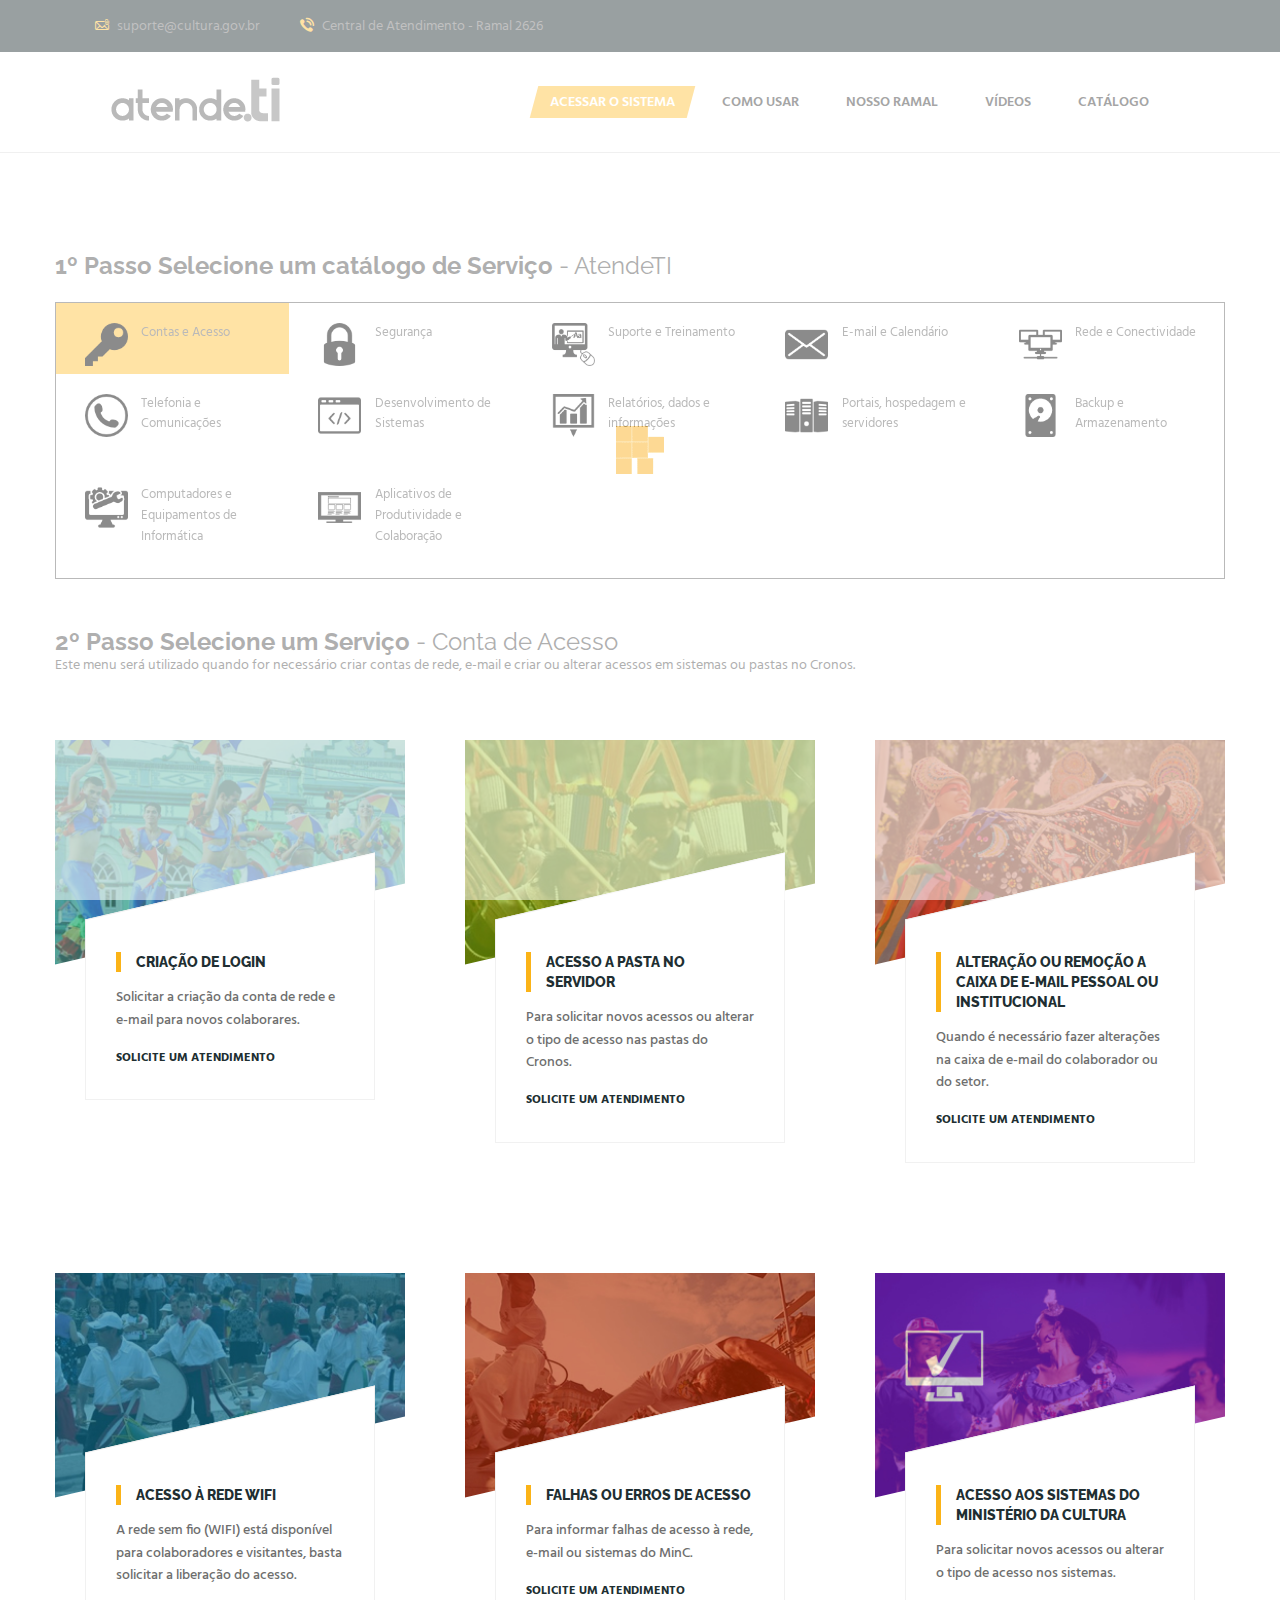
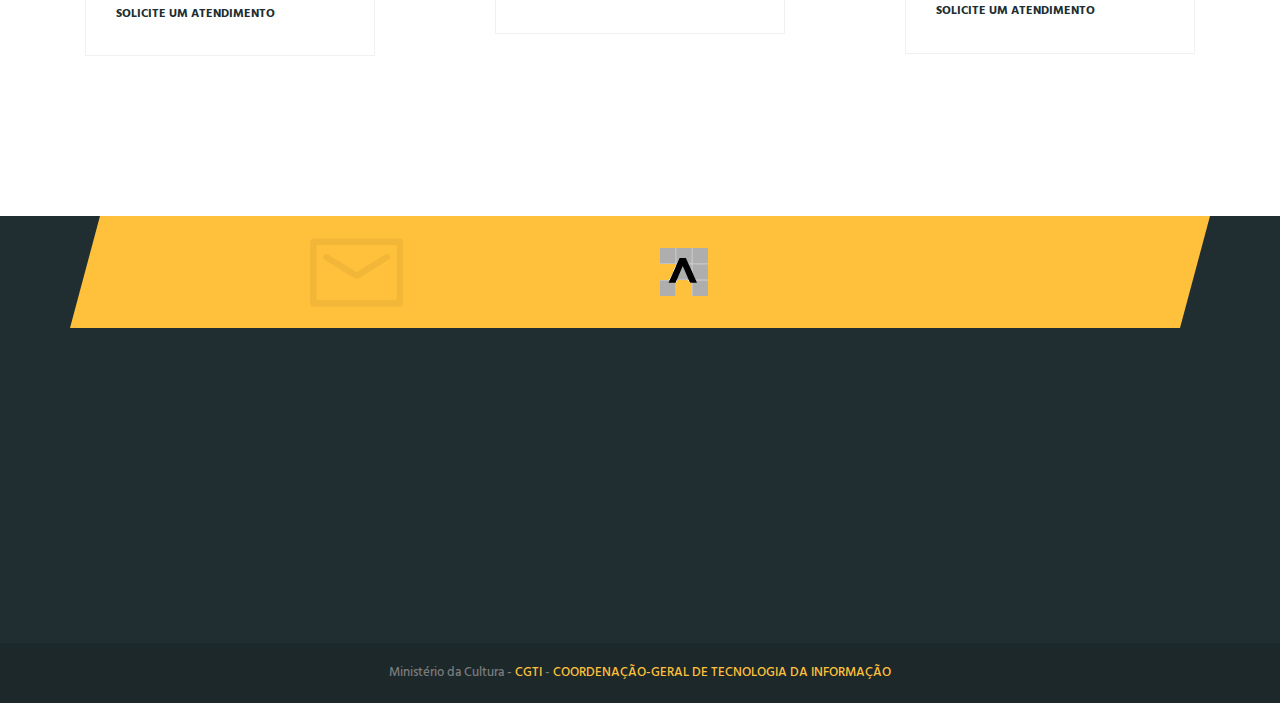
==== src/index.html @ d44ff091 "Projeto Portal AtendeTI" ====
<!DOCTYPE html>
<html>
<head>
<meta charset="utf-8">
<title>AtendeTI - Ministério da Cultura</title>
<!-- Stylesheets -->
<link href="css/bootstrap.css" rel="stylesheet">
<link href="css/owl.css" rel="stylesheet">
<link href="css/style.css" rel="stylesheet">
<!-- Responsive -->
<meta http-equiv="X-UA-Compatible" content="IE=edge">
<meta name="viewport" content="width=device-width, initial-scale=1.0, maximum-scale=1.0, user-scalable=0">
<link href="css/responsive.css" rel="stylesheet">
<!--[if lt IE 9]><script src="http://html5shim.googlecode.com/svn/trunk/html5.js"></script><![endif]-->
<!--[if lt IE 9]><script src="js/respond.js"></script><![endif]-->

</head>

<body>
<div class="page-wrapper" id="topo">
 	
    <!-- Preloader -->
    <div class="preloader"></div>
 	
    <!-- Main Header -->
    <header class="main-header style-one">
    	<!-- Header Top -->
    	<div class="header-top">
        	<div class="auto-container clearfix">
            	
                <!-- Top Left -->
                <div class="top-left pull-left clearfix">
                	<div class="email pull-left"><a href="mailto:suporte@cultura.gov.br"><span class="f-icon flaticon-email145"></span> suporte@cultura.gov.br</a></div>
                    <div class="phone pull-left"><a href="#"><span class="f-icon flaticon-phone325"></span> Central de Atendimento - Ramal  2626</a></div>
                </div>
                
                <!-- Top Right -->
                <!--<nav class="top-right pull-right">
                	<ul>
                    	<li><a href="#">TESTE</a></li>
                        <li><a href="#">TESTE</a></li>
                        <li><a href="#">TESTE</a></li>
                    </ul>
                </nav>-->
                
            </div>
        </div>
        
        <!-- Search Box -->
        <div class="search-box toggle-box">
        	<div class="auto-container clearfix">
                
                <!-- Search Form -->
                <div class="search-form">
                	<!--<form method="post" action="index.html">
                        <div class="form-group">
							<input type="search" name="search" value="" placeholder="O que deseja pesquisar?">
                            <button class="search-submit" type="submit"><span class="f-icon flaticon-magnifying-glass16"></span></button>
                        </div>
                    </form>-->
                </div>
            
            </div>
        </div>
        
        <!-- Header Lower -->
        <div class="header-lower">
        	<div class="auto-container clearfix">
                <!--Logo-->
                <div class="logo"><a href="index.html"><img src="images/logo-1.png" alt="Bulldozer" title="Bulldozer"></a></div>
                
                <!--Right Container-->
                <div class="right-cont clearfix">
                	<!--<div class="search-btn">
                    	<div class="f-icon flaticon-magnifying47"></div>
                        <span class="curve"></span>
                    </div>-->
                    
                    <!-- Main Menu -->
                   <nav class="main-menu">
                        <div class="navbar-header">
                            <!-- Toggle Button -->      
                            <button type="button" class="navbar-toggle" data-toggle="collapse" data-target=".navbar-collapse">
                                <span class="icon-bar"></span>
                                <span class="icon-bar"></span>
                                <span class="icon-bar"></span>
                            </button>
                        </div>
                        
                        <div class="navbar-collapse collapse clearfix">                                                                                              
                            <ul class="nav navbar-nav navbar-right">
                                <li class="current dropdown"><a href="http://hmg.atendeti.cultura.gov.br/otrs/customer.pl?Action=CustomerTicketOverview;Subaction=MyTickets" target="_blank">Acessar o Sistema</a>
                                <!--<ul class="submenu">
                                        <li><a href="index.html">Solicitar atendimento</a></li>
                                        <li><a href="#">Acompanhar atendimento</a></li>
                                    </ul>-->
                                    
                                </li>
                                <li class="dropdown"><a href="sobre.html#comousar">Como Usar</a>
                                    
                                </li>
                                <li class="dropdown"><a href="sobre.html#nossoramal">Nosso Ramal</a>
                                    
                                </li>
                                <!--<li><a href="catalogo.html#meuschamados">Meus Chamados</a></li>-->
                                <li><a href="sobre.html#videos">Vídeos</a>
                                	
                                </li>
                                <li><a href="index.html">Catálogo</a></li>
                                <!--<li><a href="contact-us.html">Contact Us</a></li>-->
                            </ul>
                            <div class="clearfix"></div>
        
                        </div>
                    </nav>
                    <!-- Main Menu End-->
                </div>
                
            </div>
            
        </div>
        
        
    </header>
    <!--End Main Header -->
    
    <!-- Page Banner 
    <section class="page-banner" style="background-image:url(images/background/page-banner-bg.jpg);">
    	<div class="auto-container text-center">
        	<h1>CATÁLOGO DE SERVIÇOS</h1>
            
            
        </div>
    </section>-->
    
    
    <!--Services Area Three Column-->
    <section class="services-area">
    	<div class="auto-container">
        	<h3><strong>1º Passo Selecione um catálogo de Serviço</strong> - AtendeTI </h3>
            
            <br>
            
                
           
            
            
            <!--Service Tabs Style Two / Three Column-->
            
                            
                                   
            
            <div class="service-tabs style-two three-column">
            
            	
                <!--Tab Buttons-->
                <div class="tab-btns clearfix wow fadeInUp" data-wow-delay="0ms" data-wow-duration="1000ms" >
                	<!--Active Btn-->
                	<div class="tab-btn hvr-bounce-to-left active-btn" data-id="#conta-acesso">
                    	<a href="#conta"><div class="icon"><img src="icones/key162.png" width="43" height="43"></div>
                        <p style="color:#666">Contas e Acesso</p></a>
                        
                    </div>
                    
                    <div class="tab-btn hvr-bounce-to-left"  data-id="#seguranca">
                    	<a href="#segurancas"><div class="icon"><img src="icones/lock48.png" width="43" height="43"></div>
                        <p style="color:#666">Segurança</p></a>
                        
                    </div>
                    
                     <div class="tab-btn hvr-bounce-to-left"  data-id="#suporte-treinamento">
                    	<a href="#suporte"><div class="icon"><img src="icones/teacher43.png" width="43" height="43"></div>
                        <p style="color:#666">Suporte e Treinamento</p></a>
                        
                    </div>                    
                    
                    <div class="tab-btn hvr-bounce-to-left"  data-id="#email-calendario">
                    	<a href="#email"><div class="icon"><img src="icones/email20.png" width="43" height="43"></div>
                        <p style="color:#666">E-mail e Calendário</p></a>
                       
                    </div>
                    
                    <div class="tab-btn hvr-bounce-to-left"  data-id="#rede-conectividade">
                    	<a href="#rede"><div class="icon"><img src="icones/computers13.png" width="43" height="43"></div>
                        <p style="color:#666">Rede e Conectividade</p></a>
                       
                    </div>
                    
                    
                    <div class="tab-btn hvr-bounce-to-left"  data-id="#telefonia-comunicacoes">
                    	<a href="#telefonia"><div class="icon"><img src="icones/auricular6.png" width="43" height="43"></div>
                        <p style="color:#666">Telefonia e Comunicações</p></a>
                        
                    </div>
                    
                    
                    
                    <div class="tab-btn hvr-bounce-to-left"  data-id="#desenvolvimento-sistemas">
                    	<a href="#desenvolvimento"><div class="icon"><img src="icones/commands.png" width="43" height="43"></div>
                        <p style="color:#666">Desenvolvimento de Sistemas</p></a>
                        
                    </div>
                    
                    
                    
                    <div class="tab-btn hvr-bounce-to-left"  data-id="#relatorios-dados">
                    	<a href="#relatorios"><div class="icon"><img src="icones/download105.png" width="43" height="43"></div>
                        <p style="color:#666">Relatórios, dados e informações</p></a>
                        
                    </div>
                                        
                    <div class="tab-btn hvr-bounce-to-left"  data-id="#portais-hospedagem">
                    	<a href="#portais"><div class="icon"><img src="icones/servers1.png" width="43" height="43"></div>
                        <p style="color:#666">Portais, hospedagem e servidores</p></a>
                        
                    </div>
                    
                    <div class="tab-btn hvr-bounce-to-left" data-id="#backup-armazenamento">
                    	<a href="#backup"><div class="icon"><img src="icones/hardware1.png" width="43" height="43"></div>
                        <p style="color:#666">Backup e Armazenamento</p></a>
                        
                    </div>
                    
                    <div class="tab-btn hvr-bounce-to-left" data-id="#computadores-equipamentos">
                    	<a href="#computadores"><div class="icon"><img src="icones/computerscreen14.png" width="43" height="43"></div>
                        <p style="color:#666">Computadores e Equipamentos de Informática</p></a>
                        
                    </div>
                    
                    
                    <div class="tab-btn hvr-bounce-to-left" data-id="#aplicativos-produtividade">
                    	<a href="#aplicativos"><div class="icon"><img src="icones/responsive12.png" width="43" height="43"></div>
                        <p style="color:#666">Aplicativos de Produtividade e Colaboração</p></a>
                        
                    </div>
                </div>
                
             
                <!--Tabs Content-->
                <div class="tab-content wow fadeInUp" data-wow-delay="300ms" data-wow-duration="1000ms">
                	
                    <!--Tab / Active Tab-->
                       <section id="conta"></section>
                    <div class="tab active-tab clearfix" id="conta-acesso">
                    <h3><strong id="conta">2º Passo Selecione um Serviço</strong> - Conta de Acesso</h3>
                        <p class="skill">Este menu será utilizado quando for necessário criar contas de rede, e-mail e criar ou alterar acessos em sistemas ou pastas no Cronos. </p><br>
                    	
                        <!--Posts Container-->
                        <div class="posts-container clearfix">
                        	
                            <!--Post-->
                            <article class="col-md-4 col-sm-6 col-xs-12 featured-box">
                                <div class="box-inner">
                        
                                    <a href="http://hmg.atendeti.cultura.gov.br/otrs/customer.pl?Action=CustomerTicketMessage;DynamicField_Atividade=AA" ><figure class="image">
                                        <img class="img-responsive" src="images/resource/post-image-1.jpg" alt="" />
                                        <span class="curve"></span>
                                    </figure></a>
                                    <div class="content">
                                        <div class="inner-box">
                                            <h3>Criação de login</h3>
                                            <div class="text">Solicitar a criação da conta de rede e e-mail para novos colaborares.</div>
                                           <!-- <div class="text">SLA: 31hs</div>-->
                                            <div class="link"><a href="http://hmg.atendeti.cultura.gov.br/otrs/customer.pl?Action=CustomerTicketMessage;DynamicField_Atividade=AA" class="read_more">Solicite um atendimento</a></div>
                                        </div>
                                    </div>
                                    
                                </div>
                            </article><!--Post End-->
                            
                            <!--Post-->
                            <article class="col-md-4 col-sm-6 col-xs-12 featured-box">
                                <div class="box-inner">
                        
                                    <a href="http://hmg.atendeti.cultura.gov.br/otrs/customer.pl?Action=CustomerTicketMessage;DynamicField_Atividade=AB" class="read_more"><figure class="image">
                                        <img class="img-responsive" src="images/resource/post-image-2.jpg" alt="" />
                                        <span class="curve"></span>
                                    </figure></a>
                                    <div class="content">
                                        <div class="inner-box">
                                            <h3>Acesso a pasta no servidor</h3>
                                            <div class="text">Para solicitar novos acessos ou alterar o tipo de acesso nas pastas do Cronos.</div>
                                            <div class="link"><a href="http://hmg.atendeti.cultura.gov.br/otrs/customer.pl?Action=CustomerTicketMessage;DynamicField_Atividade=AB" class="read_more">Solicite um atendimento</a></div>
                                        </div>
                                    </div>
                                    
                                </div>
                            </article><!--Post End-->
                            
                            <!--Post-->
                            <article class="col-md-4 col-sm-6 col-xs-12 featured-box">
                                <div class="box-inner">
                        
                                   <a href="http://hmg.atendeti.cultura.gov.br/otrs/customer.pl?Action=CustomerTicketMessage;DynamicField_Atividade=AC" class="read_more"> <figure class="image">
                                        <img class="img-responsive" src="images/resource/post-image-3.jpg" alt="" />
                                        <span class="curve"></span>
                                    </figure></a>
                                    <div class="content">
                                        <div class="inner-box">
                                            <h3>Alteração ou remoção a caixa de e-mail pessoal ou institucional</h3>
                                            <div class="text">Quando é necessário fazer alterações na caixa de e-mail do colaborador ou do setor.</div>
                                            <div class="link"><a href="http://hmg.atendeti.cultura.gov.br/otrs/customer.pl?Action=CustomerTicketMessage;DynamicField_Atividade=AC" class="read_more">Solicite um atendimento</a></div>
                                        </div>
                                    </div>
                                    
                                </div>
                            </article><!--Post End-->
                            
                            <!--Post-->
                            <article class="col-md-4 col-sm-6 col-xs-12 featured-box">
                                <div class="box-inner">
                        
                                    <a href="http://hmg.atendeti.cultura.gov.br/otrs/customer.pl?Action=CustomerTicketMessage;DynamicField_Atividade=AD" class="read_more"><figure class="image">
                                        <img class="img-responsive" src="images/resource/post-image-4.jpg" alt="" />
                                        <span class="curve"></span>
                                    </figure></a>
                                    <div class="content">
                                        <div class="inner-box">
                                            <h3>Acesso à rede WIFI</h3>
                                            <div class="text">A rede sem fio (WIFI) está disponível para colaboradores e visitantes, basta solicitar a liberação do acesso.</div>
                                            <div class="link"><a href="http://hmg.atendeti.cultura.gov.br/otrs/customer.pl?Action=CustomerTicketMessage;DynamicField_Atividade=AD" class="read_more">Solicite um atendimento</a></div>
                                        </div>
                                    </div>
                                    
                                </div>
                            </article><!--Post End-->
                            
                            <!--Post-->
                            <article class="col-md-4 col-sm-6 col-xs-12 featured-box">
                                <div class="box-inner">
                        
                                    <a href="http://hmg.atendeti.cultura.gov.br/otrs/customer.pl?Action=CustomerTicketMessage;DynamicField_Atividade=AE" class="read_more"><figure class="image">
                                        <img class="img-responsive" src="images/resource/post-image-5.jpg" alt="" />
                                        <span class="curve"></span>
                                    </figure></a>
                                    <div class="content">
                                        <div class="inner-box">
                                            <h3>Falhas ou erros de acesso</h3>
                                            <div class="text">Para informar falhas de acesso à rede, e-mail ou sistemas do MinC.</div>
                                            <div class="link"><a href="http://hmg.atendeti.cultura.gov.br/otrs/customer.pl?Action=CustomerTicketMessage;DynamicField_Atividade=AE" class="read_more">Solicite um atendimento</a></div>
                                        </div>
                                    </div>
                                    
                                </div>
                            </article><!--Post End-->
                            
                            <!--Post-->
                            <article class="col-md-4 col-sm-6 col-xs-12 featured-box">
                                <div class="box-inner">
                        
                                    <a href="http://hmg.atendeti.cultura.gov.br/otrs/customer.pl?Action=CustomerTicketMessage;DynamicField_Atividade=AF" class="read_more"><figure class="image">
                                        <img class="img-responsive" src="images/resource/post-image-6.jpg" alt="" />
                                        <span class="curve"></span>
                                    </figure></a>
                                    <div class="content">
                                        <div class="inner-box">
                                            <h3>Acesso aos sistemas do Ministério da Cultura</h3>
                                            <div class="text">Para solicitar novos acessos ou alterar o tipo de acesso nos sistemas.</div>
                                            <div class="link"><a href="http://hmg.atendeti.cultura.gov.br/otrs/customer.pl?Action=CustomerTicketMessage;DynamicField_Atividade=AF" class="read_more">Solicite um atendimento</a></div>
                                        </div>
                                    </div>
                                    
                                </div>
                            </article><!--Post End-->
                            
                        </div><!--Posts Container End-->
                    </div><!--Tab End-->
                    
                    <!--Tab-->
                    <section id="segurancas"></section>
                    <div class="tab clearfix" id="seguranca">
                    <h3><strong>2º Passo Selecione um Serviço</strong> - Segurança</h3>
                        <p class="skill">Esta opção está relacionada a liberação de sites e questões do antivírus corporativo, reparos e solicitações diversas. </p><br>
                    	<!--Posts Container-->
                        <div class="posts-container clearfix">
                        
                        	
                            <!--Post-->
                            <article class="col-md-4 col-sm-6 col-xs-12 featured-box">
                                <div class="box-inner">
                                                        
                                    <a href="http://hmg.atendeti.cultura.gov.br/otrs/customer.pl?Action=CustomerTicketMessage;DynamicField_Atividade=IA" class="read_more"><figure class="image">
                                        <img class="img-responsive" src="images/resource/post-image-7.jpg" alt="" />
                                        <span class="curve"></span>
                                    </figure></a>
                                    <div class="content">
                                        <div class="inner-box">
                                            <h3>Liberação de sites na Internet</h3>
                                            <div class="text">Atividade que libera sites internos para a Internet.</div>
                                            <div class="link"><a href="http://hmg.atendeti.cultura.gov.br/otrs/customer.pl?Action=CustomerTicketMessage;DynamicField_Atividade=IA" class="read_more">Solicite um atendimento</a></div>
                                        </div>
                                    </div>
                                    
                                </div>
                            </article><!--Post End-->
                            
                            <!--Post-->
                            <article class="col-md-4 col-sm-6 col-xs-12 featured-box">
                                <div class="box-inner">
                        
                                    <a href="http://hmg.atendeti.cultura.gov.br/otrs/customer.pl?Action=CustomerTicketMessage;DynamicField_Atividade=IC" class="read_more"><figure class="image">
                                        <img class="img-responsive" src="images/resource/post-image-8.jpg" alt="" />
                                        <span class="curve"></span>
                                    </figure></a>
                                    <div class="content">
                                        <div class="inner-box">
                                            <h3>Liberação de acesso externo</h3>
                                            <div class="text">Atividade que desbloqueia o acesso a sites externos.</div>
                                            <div class="link"><a href="http://hmg.atendeti.cultura.gov.br/otrs/customer.pl?Action=CustomerTicketMessage;DynamicField_Atividade=IC" class="read_more">Solicite um atendimento</a></div>
                                        </div>
                                    </div>
                                    
                                    
                                    
                                </div>
                            </article><!--Post End-->
                            
                            <!--Post-->
                            <article class="col-md-4 col-sm-6 col-xs-12 featured-box">
                                <div class="box-inner">
                        
                                    <a href="http://hmg.atendeti.cultura.gov.br/otrs/customer.pl?Action=CustomerTicketMessage;DynamicField_Atividade=IB" class="read_more"><figure class="image">
                                        <img class="img-responsive" src="images/resource/post-image-9.jpg" alt="" />
                                        <span class="curve"></span>
                                    </figure></a>
                                    <div class="content">
                                        <div class="inner-box">
                                            <h3>Bloqueio de sites ou redes sociais</h3>
                                            <div class="text">Para informar que não foi possível acesso determinados sites ou redes sociais.</div>
                                            <div class="link"><a href="http://hmg.atendeti.cultura.gov.br/otrs/customer.pl?Action=CustomerTicketMessage;DynamicField_Atividade=IB" class="read_more">Solicite um atendimento</a></div>
                                        </div>
                                    </div>
                                    
                                </div>
                            </article><!--Post End-->
                            
                            <!--Post-->
                            <article class="col-md-4 col-sm-6 col-xs-12 featured-box">
                                <div class="box-inner">
                        
                                    <a href="http://hmg.atendeti.cultura.gov.br/otrs/customer.pl?Action=CustomerTicketMessage;DynamicField_Atividade=ID" class="read_more"><figure class="image">
                                        <img class="img-responsive" src="images/resource/post-image-10.jpg" alt="" />
                                        <span class="curve"></span>
                                    </figure></a>
                                    <div class="content">
                                        <div class="inner-box">
                                            <h3>Antivírus - investigação ou remoção de possíveis infecções</h3>
                                            <div class="text">Quando há suspeitas de infecção ou ameaças nos computadores.</div>
                                            <div class="link"><a href="http://hmg.atendeti.cultura.gov.br/otrs/customer.pl?Action=CustomerTicketMessage;DynamicField_Atividade=ID" class="read_more">Solicite um atendimento</a></div>
                                        </div>
                                    </div>
                                    
                                </div>
                            </article><!--Post End-->
                            
                            <!--Post-->
                            <article class="col-md-4 col-sm-6 col-xs-12 featured-box">
                                <div class="box-inner">
                        
                                    <a href="http://hmg.atendeti.cultura.gov.br/otrs/customer.pl?Action=CustomerTicketMessage;DynamicField_Atividade=IE" class="read_more"><figure class="image">
                                        <img class="img-responsive" src="images/resource/post-image-11.jpg" alt="" />
                                        <span class="curve"></span>
                                    </figure></a>
                                    <div class="content">
                                        <div class="inner-box">
                                            <h3>Antivírus - reparo no antivírus</h3>
                                            <div class="text">Caso o antivírus apresente falhas e é necessário reparar.</div>
                                            <div class="link"><a href="http://hmg.atendeti.cultura.gov.br/otrs/customer.pl?Action=CustomerTicketMessage;DynamicField_Atividade=IE" class="read_more">Solicite um atendimento</a></div>
                                        </div>
                                    </div>
                                    
                                </div>
                            </article><!--Post End-->
                            
                           
                            
                        </div><!--Posts Container End-->
                        
                    </div><!--Tab End-->
                    
                    <!--Tab-->
                    <section id="suporte"></section>
                    <div class="tab clearfix" id="suporte-treinamento">
                    <h3><strong>2º Passo Selecione um Serviço</strong> - Suporte e Treinamento</h3>
                        <p class="skill">Tire suas dúvidas, faça questionamentos em geral ou solicite suporte para treinamentos e projetos de Tecnologia da Informação. </p><br>
                    	<!--Posts Container-->
                        <div class="posts-container clearfix">
                                                	
                            <!--Post-->
                            <article class="col-md-4 col-sm-6 col-xs-12 featured-box">
                                <div class="box-inner">
                        
                                    <a href="http://hmg.atendeti.cultura.gov.br/otrs/customer.pl?Action=CustomerTicketMessage;DynamicField_Atividade=JD" class="read_more"><figure class="image">
                                        <img class="img-responsive" src="images/resource/post-image-12.jpg" alt="" />
                                        <span class="curve"></span>
                                    </figure></a>
                                    <div class="content">
                                        <div class="inner-box">
                                            <h3>Solução de dúvidas e orientações aos usuários</h3>
                                            <div class="text">Em caso de dúvidas ou questionamentos, selecione este menu.</div>
                                            <div class="link"><a href="http://hmg.atendeti.cultura.gov.br/otrs/customer.pl?Action=CustomerTicketMessage;DynamicField_Atividade=JD" class="read_more">Solicite um atendimento</a></div>
                                        </div>
                                    </div>
                                    
                                </div>
                            </article><!--Post End-->
                            
                            <!--Post-->
                            <article class="col-md-4 col-sm-6 col-xs-12 featured-box">
                                <div class="box-inner">
                        
                                    <figure class="image">
                                        <img class="img-responsive" src="images/resource/post-image-13.jpg" alt="" />
                                        <span class="curve"></span>
                                    </figure>
                                    <div class="content">
                                        <div class="inner-box">
                                            <h3>Agendar capacitação técnica</h3>
                                            <div class="text">Para solicitar o agendamento de treinamentos e capacitações técnicas.</div>
                                            <div class="link"><a href="http://hmg.atendeti.cultura.gov.br/otrs/customer.pl?Action=CustomerTicketMessage;DynamicField_Atividade=JB" class="read_more">Solicite um atendimento</a></div>
                                        </div>
                                    </div>
                                    
                                </div>
                            </article><!--Post End-->
                            
                            <!--Post-->
                            <article class="col-md-4 col-sm-6 col-xs-12 featured-box">
                                <div class="box-inner">
                        
                                    <a href="http://hmg.atendeti.cultura.gov.br/otrs/customer.pl?Action=CustomerTicketMessage;DynamicField_Atividade=JC" class="read_more"><figure class="image">
                                        <img class="img-responsive" src="images/resource/post-image-14.jpg" alt="" />
                                        <span class="curve"></span>
                                    </figure></a>
                                    <div class="content">
                                        <div class="inner-box">
                                            <h3>Apoio à projetos de TIC</h3>
                                            <div class="text">Para solicitar apoio na execução / planejamento de projetos de Tecnologia da Informação.</div>
                                            <div class="link"><a href="http://hmg.atendeti.cultura.gov.br/otrs/customer.pl?Action=CustomerTicketMessage;DynamicField_Atividade=JC" class="read_more">Solicite um atendimento</a></div>
                                        </div>
                                    </div>
                                    
                                </div>
                            </article><!--Post End-->
                            
                            <!--Post-->
                            <article class="col-md-4 col-sm-6 col-xs-12 featured-box">
                                <div class="box-inner">
                        
                                    <a href="http://hmg.atendeti.cultura.gov.br/otrs/customer.pl?Action=CustomerTicketMessage;DynamicField_Atividade=LK" class="read_more"><figure class="image">
                                        <img class="img-responsive" src="images/resource/post-image-15.jpg" alt="" />
                                        <span class="curve"></span>
                                    </figure></a>
                                    <div class="content">
                                        <div class="inner-box">
                                            <h3>Acesso ao Redmine</h3>
                                            <div class="text">Para utilizar a ferramenta Redmine, solicite seu acesso.</div>
                                            <div class="link"><a href="http://hmg.atendeti.cultura.gov.br/otrs/customer.pl?Action=CustomerTicketMessage;DynamicField_Atividade=LK" class="read_more">Solicite um atendimento</a></div>
                                        </div>
                                    </div>
                                    
                                </div>
                            </article><!--Post End-->
                            
                           
                            
                           
                            
                        </div><!--Posts Container End-->
                        
                    </div><!--Tab End-->
                    
                    <!--Tab-->
                    <section id="email"></section>
                    <div class="tab clearfix" id="email-calendario">
                    <h3><strong>2º Passo Selecione um Serviço</strong> - E-mail e Calendário</h3>
                        <p class="skill">Configurações no e-mail para compartilhamentos de agendas e calendários, e para corrigir falhas no e-mail. </p><br>
                    	<!--Posts Container-->
                        <div class="posts-container clearfix">
                        	
                            <!--Post-->
                            <article class="col-md-4 col-sm-6 col-xs-12 featured-box">
                                <div class="box-inner">
                        
                                    <a href="http://hmg.atendeti.cultura.gov.br/otrs/customer.pl?Action=CustomerTicketMessage;DynamicField_Atividade=GA" class="read_more"><figure class="image">
                                        <img class="img-responsive" src="images/resource/post-image-16.jpg" alt="" />
                                        <span class="curve"></span>
                                    </figure></a>
                                    <div class="content">
                                        <div class="inner-box">
                                            <h3>Compartilhamento de agendas</h3>
                                            <div class="text">Para solicitar o compartilhamento de agendas.</div>
                                            <div class="link"><a href="http://hmg.atendeti.cultura.gov.br/otrs/customer.pl?Action=CustomerTicketMessage;DynamicField_Atividade=GA" class="read_more">Solicite um atendimento</a></div>
                                        </div>
                                    </div>
                                    
                                </div>
                            </article><!--Post End-->
                            
                            
                            
                           
                            
                             <!--Post-->
                            <article class="col-md-4 col-sm-6 col-xs-12 featured-box">
                                <div class="box-inner">
                        
                                    <a href="http://hmg.atendeti.cultura.gov.br/otrs/customer.pl?Action=CustomerTicketMessage;DynamicField_Atividade=GE" class="read_more"><figure class="image">
                                        <img class="img-responsive" src="images/resource/post-image-19.jpg" alt="" />
                                        <span class="curve"></span>
                                    </figure></a>
                                    <div class="content">
                                        <div class="inner-box">
                                            <h3>Falhas ou erros no envio ou recebimento de e-mail</h3>
                                            <div class="text">Para informar falhas no envio ou recebimento de e-mails.</div>
                                            <div class="link"><a href="http://hmg.atendeti.cultura.gov.br/otrs/customer.pl?Action=CustomerTicketMessage;DynamicField_Atividade=GE" class="read_more">Solicite um atendimento</a></div>
                                        </div>
                                    </div>
                                    
                                </div>
                            </article><!--Post End-->
                            
                            <!--Post-->
                            <article class="col-md-4 col-sm-6 col-xs-12 featured-box">
                                <div class="box-inner">
                        
                                    <a href="http://hmg.atendeti.cultura.gov.br/otrs/customer.pl?Action=CustomerTicketMessage;DynamicField_Atividade=GC" class="read_more"><figure class="image">
                                        <img class="img-responsive" src="images/resource/post-image-20.jpg" alt="" />
                                        <span class="curve"></span>
                                    </figure></a>
                                    <div class="content">
                                        <div class="inner-box">
                                            <h3>Criação de e-mail corporativo</h3>
                                            <div class="text">Para criar caixa de e-mail corporativa.</div>
                                            <div class="link"><a href="http://hmg.atendeti.cultura.gov.br/otrs/customer.pl?Action=CustomerTicketMessage;DynamicField_Atividade=GC" class="read_more">Solicite um atendimento</a></div>
                                        </div>
                                    </div>
                                    
                                </div>
                            </article><!--Post End-->
                            
                            
                            
                         
                            
                            <!--Post-->
                            
                            
                        </div><!--Posts Container End-->
                        
                    </div><!--Tab End-->
                    
                    <!--Tab-->
                    <section id="rede"></section>
                    <div class="tab clearfix" id="rede-conectividade">
                    <h3><strong>2º Passo Selecione um Serviço</strong> - Rede e Conectividade</h3>
                        <p class="skill">Esta opção será utilizada para solicitar serviços de rede ou informar falhas relacionadas à infraestrutura da rede corporativa. </p><br>
                    	<!--Posts Container-->
                        <div class="posts-container clearfix">
                        
                        	
                            <!--Post-->
                            <article class="col-md-4 col-sm-6 col-xs-12 featured-box">
                                <div class="box-inner">
                        
                                    <a href="http://hmg.atendeti.cultura.gov.br/otrs/customer.pl?Action=CustomerTicketMessage;DynamicField_Atividade=HA" class="read_more"><figure class="image">
                                        <img class="img-responsive" src="images/resource/post-image-21.jpg" alt="" />
                                        <span class="curve"></span>
                                    </figure></a>
                                    <div class="content">
                                        <div class="inner-box">
                                            <h3>Sustentação da infraestrutura</h3>
                                            <div class="text">Atividades relacionadas à infraestrutura de rede.</div>
                                            <div class="link"><a href="http://hmg.atendeti.cultura.gov.br/otrs/customer.pl?Action=CustomerTicketMessage;DynamicField_Atividade=HA" class="read_more">Solicite um atendimento</a></div>
                                        </div>
                                    </div>
                                    
                                </div>
                            </article><!--Post End-->
                            
                            <!--Post-->
                            <article class="col-md-4 col-sm-6 col-xs-12 featured-box">
                                <div class="box-inner">
                        
                                    <a href="http://hmg.atendeti.cultura.gov.br/otrs/customer.pl?Action=CustomerTicketMessage;DynamicField_Atividade=HB" class="read_more"><figure class="image">
                                        <img class="img-responsive" src="images/resource/post-image-22.jpg" alt="" />
                                        <span class="curve"></span>
                                    </figure></a>
                                    <div class="content">
                                        <div class="inner-box">
                                            <h3>Configuração de dispositivos e ativos de rede</h3>
                                            <div class="text">Para configurar dispositivos da rede corporativa.</div>
                                            <div class="link"><a href="http://hmg.atendeti.cultura.gov.br/otrs/customer.pl?Action=CustomerTicketMessage;DynamicField_Atividade=HB" class="read_more">Solicite um atendimento</a></div>
                                        </div>
                                    </div>
                                    
                                </div>
                            </article><!--Post End-->
                            
                            <!--Post-->
                            <article class="col-md-4 col-sm-6 col-xs-12 featured-box">
                                <div class="box-inner">
                        
                                    <a href="http://hmg.atendeti.cultura.gov.br/otrs/customer.pl?Action=CustomerTicketMessage;DynamicField_Atividade=HC" class="read_more"><figure class="image">
                                        <img class="img-responsive" src="images/resource/post-image-23.jpg" alt="" />
                                        <span class="curve"></span>
                                    </figure></a>
                                    <div class="content">
                                        <div class="inner-box">
                                            <h3>Falhas ou erros na infraestrutura</h3>
                                            <div class="text">Quando ocorrerem falhas na rede a equipe de especialistas deve ser acionada.</div>
                                            <div class="link"><a href="http://hmg.atendeti.cultura.gov.br/otrs/customer.pl?Action=CustomerTicketMessage;DynamicField_Atividade=HC" class="read_more">Solicite um atendimento</a></div>
                                        </div>
                                    </div>
                                    
                                </div>
                            </article><!--Post End-->
                            
                            
                            
                        </div><!--Posts Container End-->
                        
                    </div><!--Tab End-->
                    
                    
                    
                    
                    
                    <!--Tab-->
                    <section id="telefonia"></section>
                    <div class="tab clearfix" id="telefonia-comunicacoes">
                    <h3><strong>2º Passo Selecione um Serviço</strong> - Telefonia e Comunucações</h3>
                        <p class="skill">Atividades relacionadas à telefonia (fixa e móvel) e videoconferência, onde você pode solicitar auxilio para realizar configurações e reparos no telefone fixo, substituição de telefone móvel; e para solicitar apoio nas configurações da videoconferência. </p><br>
                    	<!--Posts Container-->
                        <div class="posts-container clearfix">
                        
                        	
                            <!--Post-->
                            <article class="col-md-4 col-sm-6 col-xs-12 featured-box">
                                <div class="box-inner">
                        
                                    <a href="http://hmg.atendeti.cultura.gov.br/otrs/customer.pl?Action=CustomerTicketMessage;DynamicField_Atividade=EA" class="read_more"><figure class="image">
                                        <img class="img-responsive" src="images/resource/post-image-24.jpg" alt="" />
                                        <span class="curve"></span>
                                    </figure></a>
                                    <div class="content">
                                        <div class="inner-box">
                                            <h3>Instalação, alteração, configuração ou remoção de telefonia fixa</h3>
                                            <div class="text">Atividades relacionadas aos aparelhos de telefone fixo devem ser feita nesta opção.</div>
                                            <div class="link"><a href="http://hmg.atendeti.cultura.gov.br/otrs/customer.pl?Action=CustomerTicketMessage;DynamicField_Atividade=EA" class="read_more">Solicite um atendimento</a></div>
                                        </div>
                                    </div>
                                    
                                </div>
                            </article><!--Post End-->
                            
                            <!--Post-->
                            <article class="col-md-4 col-sm-6 col-xs-12 featured-box">
                                <div class="box-inner">
                        
                                    <a href="http://hmg.atendeti.cultura.gov.br/otrs/customer.pl?Action=CustomerTicketMessage;DynamicField_Atividade=EB" class="read_more"><figure class="image">
                                        <img class="img-responsive" src="images/resource/post-image-25.jpg" alt="" />
                                        <span class="curve"></span>
                                    </figure></a>
                                    <div class="content">
                                        <div class="inner-box">
                                            <h3>Falhas ou erros em telefonia fixa</h3>
                                            <div class="text">A correção de falhas nos telefones fixos são nesta opção.</div>
                                            <div class="link"><a href="http://hmg.atendeti.cultura.gov.br/otrs/customer.pl?Action=CustomerTicketMessage;DynamicField_Atividade=EB" class="read_more">Solicite um atendimento</a></div>
                                        </div>
                                    </div>
                                    
                                </div>
                            </article><!--Post End-->
                            
                            <!--Post-->
                            <article class="col-md-4 col-sm-6 col-xs-12 featured-box">
                                <div class="box-inner">
                        
                                    <a href="http://hmg.atendeti.cultura.gov.br/otrs/customer.pl?Action=CustomerTicketMessage;DynamicField_Atividade=EC" class="read_more"><figure class="image">
                                        <img class="img-responsive" src="images/resource/post-image-26.jpg" alt="" />
                                        <span class="curve"></span>
                                    </figure></a>
                                    <div class="content">
                                        <div class="inner-box">
                                            <h3>Agendamento ou configuração de videoconferência</h3>
                                            <div class="text">Para agendar ou solicitar auxilio na configuração dos aparelhos da videoconferência.</div>
                                            <div class="link"><a href="http://hmg.atendeti.cultura.gov.br/otrs/customer.pl?Action=CustomerTicketMessage;DynamicField_Atividade=EC" class="read_more">Solicite um atendimento</a></div>
                                        </div>
                                    </div>
                                    
                                </div>
                            </article><!--Post End-->
                            
                            
                                                         
                             <!--Post-->
                            <article class="col-md-4 col-sm-6 col-xs-12 featured-box">
                                <div class="box-inner">
                        
                                    <a href="http://hmg.atendeti.cultura.gov.br/otrs/customer.pl?Action=CustomerTicketMessage;DynamicField_Atividade=EF" class="read_more"><figure class="image">
                                        <img class="img-responsive" src="images/resource/post-image-27.jpg" alt="" />
                                        <span class="curve"></span>
                                    </figure></a>
                                    <div class="content">
                                        <div class="inner-box">
                                            <h3>Configuração, substituição de telefonia móvel</h3>
                                            <div class="text">Para solicitar a configuração ou substituição de telefone móvel.</div>
                                            <div class="link"><a href="http://hmg.atendeti.cultura.gov.br/otrs/customer.pl?Action=CustomerTicketMessage;DynamicField_Atividade=EF" class="read_more">Solicite um atendimento</a></div>
                                        </div>
                                    </div>
                                    
                                </div>
                            </article><!--Post End-->
                            
                            
                             <!--Post-->
                            <article class="col-md-4 col-sm-6 col-xs-12 featured-box">
                                <div class="box-inner">
                        
                                    <a href="http://hmg.atendeti.cultura.gov.br/otrs/customer.pl?Action=CustomerTicketMessage;DynamicField_Atividade=ED" class="read_more"><figure class="image">
                                        <img class="img-responsive" src="images/resource/post-image-28.jpg" alt="" />
                                        <span class="curve"></span>
                                    </figure></a>
                                    <div class="content">
                                        <div class="inner-box">
                                            <h3>Solicitação de celular corporativo</h3>
                                            <div class="text">Para solicitar celular corporativo conforme as normas internas do MinC.</div>
                                            <div class="link"><a href="http://hmg.atendeti.cultura.gov.br/otrs/customer.pl?Action=CustomerTicketMessage;DynamicField_Atividade=ED" class="read_more">Solicite um atendimento</a></div>
                                        </div>
                                    </div>
                                    
                                </div>
                            </article><!--Post End-->
                            
                            
                              <!--Post-->
                            <article class="col-md-4 col-sm-6 col-xs-12 featured-box">
                                <div class="box-inner">
                        
                                    <a href="http://hmg.atendeti.cultura.gov.br/otrs/customer.pl?Action=CustomerTicketMessage;DynamicField_Atividade=EE" class="read_more"><figure class="image">
                                        <img class="img-responsive" src="images/resource/post-image-29.jpg" alt="" />
                                        <span class="curve"></span>
                                    </figure></a>
                                    <div class="content">
                                        <div class="inner-box">
                                            <h3>Problemas com a conta de telefone</h3>
                                            <div class="text">Para informar que sua conta de telefone apresentou alguma divergência.</div>
                                            <div class="link"><a href="http://hmg.atendeti.cultura.gov.br/otrs/customer.pl?Action=CustomerTicketMessage;DynamicField_Atividade=EE" class="read_more">Solicite um atendimento</a></div>
                                        </div>
                                    </div>
                                    
                                </div>
                            </article><!--Post End-->
                            
                            
                            
                        </div><!--Posts Container End-->
                        
                    </div><!--Tab End-->
                    
                    
                    
                    
                    <!--Tab-->
                    <section id="desenvolvimento"></section>
                    <div class="tab clearfix" id="desenvolvimento-sistemas">
                    <h3><strong>2º Passo Selecione um Serviço</strong> - Desenvolvimento de Sistemas</h3>
                        <p class="skill">É possível solicitar novos sistemas, adicionar ou alterar funcionalidades e corrigir falhas nos sistemas já existentes. </p><br>
                    	<!--Posts Container-->
                        <div class="posts-container clearfix">
                        
                        	
                            <!--Post-->
                            <article class="col-md-4 col-sm-6 col-xs-12 featured-box">
                                <div class="box-inner">
                        
                                    <a href="http://hmg.atendeti.cultura.gov.br/otrs/customer.pl?Action=CustomerTicketMessage;DynamicField_Atividade=FA" class="read_more"><figure class="image">
                                        <img class="img-responsive" src="images/resource/post-image-30.jpg" alt="" />
                                        <span class="curve"></span>
                                    </figure></a>
                                    <div class="content">
                                        <div class="inner-box">
                                            <h3>Desenvolvimento de sistema</h3>
                                            <div class="text">Solicitar a criação de um novo sistema.</div>
                                            <div class="link"><a href="http://hmg.atendeti.cultura.gov.br/otrs/customer.pl?Action=CustomerTicketMessage;DynamicField_Atividade=FA" class="read_more">Solicite um atendimento</a></div>
                                        </div>
                                    </div>
                                    
                                </div>
                            </article><!--Post End-->
                            
                            <!--Post-->
                            <article class="col-md-4 col-sm-6 col-xs-12 featured-box">
                                <div class="box-inner">
                        
                                    <a href="http://hmg.atendeti.cultura.gov.br/otrs/customer.pl?Action=CustomerTicketMessage;DynamicField_Atividade=FB" class="read_more"><figure class="image">
                                        <img class="img-responsive" src="images/resource/post-image-31.jpg" alt="" />
                                        <span class="curve"></span>
                                    </figure></a>
                                    <div class="content">
                                        <div class="inner-box">
                                            <h3>Adição ou alteração de novas funcionalidades</h3>
                                            <div class="text">Solicitar a adição ou alteração de funcionalidades.</div>
                                            <div class="link"><a href="http://hmg.atendeti.cultura.gov.br/otrs/customer.pl?Action=CustomerTicketMessage;DynamicField_Atividade=FB" class="read_more">Solicite um atendimento</a></div>
                                        </div>
                                    </div>
                                    
                                </div>
                            </article><!--Post End-->
                            
                            <!--Post-->
                            <article class="col-md-4 col-sm-6 col-xs-12 featured-box">
                                <div class="box-inner">
                        
                                    <a href="http://hmg.atendeti.cultura.gov.br/otrs/customer.pl?Action=CustomerTicketMessage;DynamicField_Atividade=FD" class="read_more"><figure class="image">
                                        <img class="img-responsive" src="images/resource/post-image-32.jpg" alt="" />
                                        <span class="curve"></span>
                                    </figure></a>
                                    <div class="content">
                                        <div class="inner-box">
                                            <h3>Falhas ou erros em sistemas</h3>
                                            <div class="text">Corrigir falhas em funcionalidades já existentes.</div>
                                            <div class="link"><a href="http://hmg.atendeti.cultura.gov.br/otrs/customer.pl?Action=CustomerTicketMessage;DynamicField_Atividade=FD" class="read_more">Solicite um atendimento</a></div>
                                        </div>
                                    </div>
                                    
                                </div>
                            </article><!--Post End-->
                            
                            
                                                         
                             <!--Post-->
                            <article class="col-md-4 col-sm-6 col-xs-12 featured-box">
                                <div class="box-inner">
                        
                                    <a href="http://hmg.atendeti.cultura.gov.br/otrs/customer.pl?Action=CustomerTicketMessage;DynamicField_Atividade=FC" class="read_more"><figure class="image">
                                        <img class="img-responsive" src="images/resource/post-image-33.jpg" alt="" />
                                        <span class="curve"></span>
                                    </figure></a>
                                    <div class="content">
                                        <div class="inner-box">
                                            <h3>Desenvolvimento de Blogs, Sites e Portais</h3>
                                            <div class="text">Solicitar a criação de novos blogs, sites ou portais.</div>
                                            <div class="link"><a href="http://hmg.atendeti.cultura.gov.br/otrs/customer.pl?Action=CustomerTicketMessage;DynamicField_Atividade=FC" class="read_more">Solicite um atendimento</a></div>
                                        </div>
                                    </div>
                                    
                                </div>
                            </article><!--Post End-->
                            
                            
                            
                            
                            
                            
                        </div><!--Posts Container End-->
                        
                    </div><!--Tab End-->
                    
                    
                    
                    
                    
                    <!--Tab-->
                    <section id="relatorios"></section>
                    <div class="tab clearfix" id="relatorios-dados">
                    <h3><strong>2º Passo Selecione um Serviço</strong> - Relatórios, dados e informações</h3>
                        <p class="skill">Solicitar acessos ou informações a respeito dos softwares corporativos. </p><br>
                    	<!--Posts Container-->
                        <div class="posts-container clearfix">
                        
                        	
                             <!--Post-->
                            <article class="col-md-4 col-sm-6 col-xs-12 featured-box">
                                <div class="box-inner">
                        
                                    <a href="http://hmg.atendeti.cultura.gov.br/otrs/customer.pl?Action=CustomerTicketMessage;DynamicField_Atividade=LA" class="read_more"><figure class="image">
                                        <img class="img-responsive" src="images/resource/post-image-34.jpg" alt="" />
                                        <span class="curve"></span>
                                    </figure></a>
                                    <div class="content">
                                        <div class="inner-box">
                                            <h3>Dados e informações SALIC ANTIGO </h3>
                                            <div class="text">Se você deseja a extração de dados, relatórios ou informações do SALIC ANTIGO.</div>
                                            <div class="link"><a href="http://hmg.atendeti.cultura.gov.br/otrs/customer.pl?Action=CustomerTicketMessage;DynamicField_Atividade=LA" class="read_more">Solicite um atendimento</a></div>
                                        </div>
                                    </div>
                                    
                                </div>
                            </article><!--Post End-->
                            
                            
                             <!--Post-->
                            <article class="col-md-4 col-sm-6 col-xs-12 featured-box">
                                <div class="box-inner">
                        
                                    <a href="http://hmg.atendeti.cultura.gov.br/otrs/customer.pl?Action=CustomerTicketMessage;DynamicField_Atividade=LB" class="read_more"><figure class="image">
                                        <img class="img-responsive" src="images/resource/post-image-35.jpg" alt="" />
                                        <span class="curve"></span>
                                    </figure></a>
                                    <div class="content">
                                        <div class="inner-box">
                                            <h3>Dados e informações SAD</h3>
                                            <div class="text">Se você deseja a extração de dados, relatórios ou informações do SAD.</div>
                                            <div class="link"><a href="http://hmg.atendeti.cultura.gov.br/otrs/customer.pl?Action=CustomerTicketMessage;DynamicField_Atividade=LB" class="read_more">Solicite um atendimento</a></div>
                                        </div>
                                    </div>
                                    
                                </div>
                            </article><!--Post End-->
                            
                            
                             <!--Post-->
                            <article class="col-md-4 col-sm-6 col-xs-12 featured-box">
                                <div class="box-inner">
                        
                                    <a href="http://hmg.atendeti.cultura.gov.br/otrs/customer.pl?Action=CustomerTicketMessage;DynamicField_Atividade=LC" class="read_more"><figure class="image">
                                        <img class="img-responsive" src="images/resource/post-image-36.jpg" alt="" />
                                        <span class="curve"></span>
                                    </figure></a>
                                    <div class="content">
                                        <div class="inner-box">
                                            <h3>Dados e informações IMPRENSA NACIONAL</h3>
                                            <div class="text">Se você deseja a extração de dados, relatórios ou informações do IMPRENSA NACIONAL.</div>
                                            <div class="link"><a href="http://hmg.atendeti.cultura.gov.br/otrs/customer.pl?Action=CustomerTicketMessage;DynamicField_Atividade=LC" class="read_more">Solicite um atendimento</a></div>
                                        </div>
                                    </div>
                                    
                                </div>
                            </article><!--Post End-->
                            
                            
                             <!--Post-->
                            <article class="col-md-4 col-sm-6 col-xs-12 featured-box">
                                <div class="box-inner">
                        
                                    <a href="http://hmg.atendeti.cultura.gov.br/otrs/customer.pl?Action=CustomerTicketMessage;DynamicField_Atividade=LD" class="read_more"><figure class="image">
                                        <img class="img-responsive" src="images/resource/post-image-37.jpg" alt="" />
                                        <span class="curve"></span>
                                    </figure></a>
                                    <div class="content">
                                        <div class="inner-box">
                                            <h3>Dados e informações RHSIS</h3>
                                            <div class="text">Se você deseja a extração de dados, relatórios ou informações do RHSIS.</div>
                                            <div class="link"><a href="http://hmg.atendeti.cultura.gov.br/otrs/customer.pl?Action=CustomerTicketMessage;DynamicField_Atividade=LD" class="read_more">Solicite um atendimento</a></div>
                                        </div>
                                    </div>
                                    
                                </div>
                            </article><!--Post End-->
                            
                            
                             <!--Post-->
                            <article class="col-md-4 col-sm-6 col-xs-12 featured-box">
                                <div class="box-inner">
                        
                                    <a href="http://hmg.atendeti.cultura.gov.br/otrs/customer.pl?Action=CustomerTicketMessage;DynamicField_Atividade=LE" class="read_more"><figure class="image">
                                        <img class="img-responsive" src="images/resource/post-image-38.jpg" alt="" />
                                        <span class="curve"></span>
                                    </figure></a>
                                    <div class="content">
                                        <div class="inner-box">
                                            <h3>Dados e informações SIAFI</h3>
                                            <div class="text">Se você deseja a extração de dados, relatórios ou informações do SIAFI.</div>
                                            <div class="link"><a href="http://hmg.atendeti.cultura.gov.br/otrs/customer.pl?Action=CustomerTicketMessage;DynamicField_Atividade=LE" class="read_more">Solicite um atendimento</a></div>
                                        </div>
                                    </div>
                                    
                                </div>
                            </article><!--Post End-->
                            
                            
                             <!--Post-->
                            <article class="col-md-4 col-sm-6 col-xs-12 featured-box">
                                <div class="box-inner">
                        
                                    <a href="http://hmg.atendeti.cultura.gov.br/otrs/customer.pl?Action=CustomerTicketMessage;DynamicField_Atividade=LF" class="read_more"><figure class="image">
                                        <img class="img-responsive" src="images/resource/post-image-39.jpg" alt="" />
                                        <span class="curve"></span>
                                    </figure></a>
                                    <div class="content">
                                        <div class="inner-box">
                                            <h3>Dados e informações SICONV </h3>
                                            <div class="text">Se você deseja a extração de dados, relatórios ou informações do SICONV.</div>
                                            <div class="link"><a href="http://hmg.atendeti.cultura.gov.br/otrs/customer.pl?Action=CustomerTicketMessage;DynamicField_Atividade=LF" class="read_more">Solicite um atendimento</a></div>
                                        </div>
                                    </div>
                                    
                                </div>
                            </article><!--Post End-->
                            
                            
                             <!--Post-->
                            <article class="col-md-4 col-sm-6 col-xs-12 featured-box">
                                <div class="box-inner">
                        
                                    <a href="http://hmg.atendeti.cultura.gov.br/otrs/customer.pl?Action=CustomerTicketMessage;DynamicField_Atividade=LG" class="read_more"><figure class="image">
                                        <img class="img-responsive" src="images/resource/post-image-40.jpg" alt="" />
                                        <span class="curve"></span>
                                    </figure></a>
                                    <div class="content">
                                        <div class="inner-box">
                                            <h3>Dados e informações SCDP</h3>
                                            <div class="text">Se você deseja a extração de dados, relatórios ou informações do SCDP.</div>
                                            <div class="link"><a href="http://hmg.atendeti.cultura.gov.br/otrs/customer.pl?Action=CustomerTicketMessage;DynamicField_Atividade=LG" class="read_more">Solicite um atendimento</a></div>
                                        </div>
                                    </div>
                                    
                                </div>
                            </article><!--Post End-->
                            
                            
                             <!--Post-->
                            <article class="col-md-4 col-sm-6 col-xs-12 featured-box">
                                <div class="box-inner">
                        
                                    <a href="http://hmg.atendeti.cultura.gov.br/otrs/customer.pl?Action=CustomerTicketMessage;DynamicField_Atividade=LH" class="read_more"><figure class="image">
                                        <img class="img-responsive" src="images/resource/post-image-41.jpg" alt="" />
                                        <span class="curve"></span>
                                    </figure></a>
                                    <div class="content">
                                        <div class="inner-box">
                                            <h3>Dados e informações SIDOF</h3>
                                            <div class="text">Se você deseja a extração de dados, relatórios ou informações do SIDOF.</div>
                                            <div class="link"><a href="http://hmg.atendeti.cultura.gov.br/otrs/customer.pl?Action=CustomerTicketMessage;DynamicField_Atividade=LH" class="read_more">Solicite um atendimento</a></div>
                                        </div>
                                    </div>
                                    
                                </div>
                            </article><!--Post End-->
                            
                            
                             <!--Post-->
                            <article class="col-md-4 col-sm-6 col-xs-12 featured-box">
                                <div class="box-inner">
                        
                                    <a href="http://hmg.atendeti.cultura.gov.br/otrs/customer.pl?Action=CustomerTicketMessage;DynamicField_Atividade=LJ" class="read_more"><figure class="image">
                                        <img class="img-responsive" src="images/resource/post-image-42.jpg" alt="" />
                                        <span class="curve"></span>
                                    </figure></a>
                                    <div class="content">
                                        <div class="inner-box">
                                            <h3>Acesso ou informações em outros softwares de negócio</h3>
                                            <div class="text">Se você deseja a extração de dados, relatórios ou informações de outro sistema não listado.</div>
                                            <div class="link"><a href="http://hmg.atendeti.cultura.gov.br/otrs/customer.pl?Action=CustomerTicketMessage;DynamicField_Atividade=LJ" class="read_more">Solicite um atendimento</a></div>
                                        </div>
                                    </div>
                                    
                                </div>
                            </article><!--Post End-->
                            
                            
                            
                            
                            
                         
                            
                            
                            
                        </div><!--Posts Container End-->
                        
                    </div><!--Tab End-->
                    
                    
                    
                    
                    
                    <!--Tab-->
                    <section id="portais"></section>
                    <div class="tab clearfix" id="portais-hospedagem">
                    <h3><strong>2º Passo Selecione um Serviço</strong> - Portais, hospedagem e servidores</h3>
                        <p class="skill">Criar novos Portais ou fazer alterações e reparos em Portais já existentes. </p><br>
                    	<!--Posts Container-->
                        <div class="posts-container clearfix">
                        
                        	
                             <!--Post-->
                            <article class="col-md-4 col-sm-6 col-xs-12 featured-box">
                                <div class="box-inner">
                        
                                    <a href="http://hmg.atendeti.cultura.gov.br/otrs/customer.pl?Action=CustomerTicketMessage;DynamicField_Atividade=KA" class="read_more"><figure class="image">
                                        <img class="img-responsive" src="images/resource/post-image-43.jpg" alt="" />
                                        <span class="curve"></span>
                                    </figure></a>
                                    <div class="content">
                                        <div class="inner-box">
                                            <h3>Criação, alteração ou exclusão de portais </h3>
                                            <div class="text">Caso seja necessário criar, alterar ou excluir Portais.</div>
                                            <div class="link"><a href="http://hmg.atendeti.cultura.gov.br/otrs/customer.pl?Action=CustomerTicketMessage;DynamicField_Atividade=KA" class="read_more">Solicite um atendimento</a></div>
                                        </div>
                                    </div>
                                    
                                </div>
                            </article><!--Post End-->
                            
                            
                             <!--Post-->
                            <article class="col-md-4 col-sm-6 col-xs-12 featured-box">
                                <div class="box-inner">
                        
                                    <a href="http://hmg.atendeti.cultura.gov.br/otrs/customer.pl?Action=CustomerTicketMessage;DynamicField_Atividade=KB" class="read_more"><figure class="image">
                                        <img class="img-responsive" src="images/resource/post-image-44.jpg" alt="" />
                                        <span class="curve"></span>
                                    </figure></a>
                                    <div class="content">
                                        <div class="inner-box">
                                            <h3>Sustentação dos servidores de Internet</h3>
                                            <div class="text">Atividades relacionadas ao serviços e servidores de Internet.</div>
                                            <div class="link"><a href="http://hmg.atendeti.cultura.gov.br/otrs/customer.pl?Action=CustomerTicketMessage;DynamicField_Atividade=KB" class="read_more">Solicite um atendimento</a></div>
                                        </div>
                                    </div>
                                    
                                </div>
                            </article><!--Post End-->
                            
                            
                             <!--Post-->
                            <article class="col-md-4 col-sm-6 col-xs-12 featured-box">
                                <div class="box-inner">
                        
                                    <a href="http://hmg.atendeti.cultura.gov.br/otrs/customer.pl?Action=CustomerTicketMessage;DynamicField_Atividade=KC" class="read_more"><figure class="image">
                                        <img class="img-responsive" src="images/resource/post-image-45.jpg" alt="" />
                                        <span class="curve"></span>
                                    </figure></a>
                                    <div class="content">
                                        <div class="inner-box">
                                            <h3>Hospedagem de sistemas web</h3>
                                            <div class="text">Atividades relacionadas a hospedagem de sistemas web.</div>
                                            <div class="link"><a href="http://hmg.atendeti.cultura.gov.br/otrs/customer.pl?Action=CustomerTicketMessage;DynamicField_Atividade=KC" class="read_more">Solicite um atendimento</a></div>
                                        </div>
                                    </div>
                                    
                                </div>
                            </article><!--Post End-->
                            
                            
                             <!--Post-->
                            <article class="col-md-4 col-sm-6 col-xs-12 featured-box">
                                <div class="box-inner">
                        
                                    <a href="http://hmg.atendeti.cultura.gov.br/otrs/customer.pl?Action=CustomerTicketMessage;DynamicField_Atividade=KD" class="read_more"><figure class="image">
                                        <img class="img-responsive" src="images/resource/post-image-46.jpg" alt="" />
                                        <span class="curve"></span>
                                    </figure></a>
                                    <div class="content">
                                        <div class="inner-box">
                                            <h3>Virtualização de servidores</h3>
                                            <div class="text">Atividades relacionadas a virtualização de servidores.</div>
                                            <div class="link"><a href="http://hmg.atendeti.cultura.gov.br/otrs/customer.pl?Action=CustomerTicketMessage;DynamicField_Atividade=KD" class="read_more">Solicite um atendimento</a></div>
                                        </div>
                                    </div>
                                    
                                </div>
                            </article><!--Post End-->
                            
                            
                        </div><!--Posts Container End-->
                        
                    </div><!--Tab End-->
                    
                    
                    
                    
                    <!--Tab-->
                    <section id="backup"></section>
                    <div class="tab clearfix" id="backup-armazenamento">
                    <h3><strong>2º Passo Selecione um Serviço</strong> - Backup e Armazenamento</h3>
                        <p class="skill">Quando arquivos que estão salvos na rede não são localizados, é possível solicitar a recuperação. Ou caso haja arquivos importantes que você necessite guardar em local seguro, solicite um backup. </p><br>
                    	<!--Posts Container-->
                        <div class="posts-container clearfix">
                        
                        	
                            <!--Post-->
                            <article class="col-md-4 col-sm-6 col-xs-12 featured-box">
                                <div class="box-inner">
                        
                                    <a href="http://hmg.atendeti.cultura.gov.br/otrs/customer.pl?Action=CustomerTicketMessage;DynamicField_Atividade=DA" class="read_more"><figure class="image">
                                        <img class="img-responsive" src="images/resource/post-image-47.jpg" alt="" />
                                        <span class="curve"></span>
                                    </figure></a>
                                    <div class="content">
                                        <div class="inner-box">
                                            <h3>Solicitação de backup</h3>
                                            <div class="text">Para solicitar a gravação dos arquivos do seu computador em local seguro.</div>
                                            <div class="link"><a href="http://hmg.atendeti.cultura.gov.br/otrs/customer.pl?Action=CustomerTicketMessage;DynamicField_Atividade=DA" class="read_more">Solicite um atendimento</a></div>
                                        </div>
                                    </div>
                                    
                                </div>
                            </article><!--Post End-->
                            
                            
                             <!--Post-->
                            <article class="col-md-4 col-sm-6 col-xs-12 featured-box">
                                <div class="box-inner">
                        
                                    <a href="http://hmg.atendeti.cultura.gov.br/otrs/customer.pl?Action=CustomerTicketMessage;DynamicField_Atividade=DB" class="read_more"><figure class="image">
                                        <img class="img-responsive" src="images/resource/post-image-48.jpg" alt="" />
                                        <span class="curve"></span>
                                    </figure></a>
                                    <div class="content">
                                        <div class="inner-box">
                                            <h3>Recuperação de backup</h3>
                                            <div class="text">Se algum arquivo que está salvo na rede for excluído acidentalmente, é possível solicitar a recuperação.</div>
                                            <div class="link"><a href="http://hmg.atendeti.cultura.gov.br/otrs/customer.pl?Action=CustomerTicketMessage;DynamicField_Atividade=DB" class="read_more">Solicite um atendimento</a></div>
                                        </div>
                                    </div>
                                    
                                </div>
                            </article><!--Post End-->
                           
                        </div><!--Posts Container End-->
                        
                    </div><!--Tab End-->
                    
                    
                    
                    
                    
                    
                    <!--Tab-->
                    <section id="computadores"></section>
                    <div class="tab clearfix" id="computadores-equipamentos">
                    <h3><strong>2º Passo Selecione um Serviço</strong> - Computadores e Equipamentos de Informática</h3>
                        <p class="skill">Esta opção é destina para solicitar novos equipamentos e para trocar, reparar e remanejar computador, telefone ou outro equipamento de informática.  </p><br>
                    	<!--Posts Container-->
                        <div class="posts-container clearfix">
                        
                        
                          <!--Post-->
                           <article class="col-md-4 col-sm-6 col-xs-12 featured-box">
                                <div class="box-inner">
                        
                                    <a href="http://hmg.atendeti.cultura.gov.br/otrs/customer.pl?Action=CustomerTicketMessage;DynamicField_Atividade=CD" class="read_more"><figure class="image">
                                        <img class="img-responsive" src="images/resource/post-image-50.jpg" alt="" />
                                        <span class="curve"></span>
                                    </figure></a>
                                    <div class="content">
                                        <div class="inner-box">
                                             <h3>Falhas ou erros no sistema</h3>
                                            <div class="text">Utilizado para corrigir falhas no sistema operacional do computador.</div>
                                            <div class="link"><a href="http://hmg.atendeti.cultura.gov.br/otrs/customer.pl?Action=CustomerTicketMessage;DynamicField_Atividade=CD" class="read_more">Solicite um atendimento</a></div>
                                        </div>
                                    </div>
                                    
                                </div>
                            </article><!--Post End-->
                        
                        	
                              <!--Post-->
                            <article class="col-md-4 col-sm-6 col-xs-12 featured-box">
                                <div class="box-inner">
                        
                                    <a href="http://hmg.atendeti.cultura.gov.br/otrs/customer.pl?Action=CustomerTicketMessage;DynamicField_Atividade=CE" class="read_more"><figure class="image">
                                        <img class="img-responsive" src="images/resource/post-image-53.jpg" alt="" />
                                        <span class="curve"></span>
                                    </figure></a>
                                    <div class="content">
                                        <div class="inner-box">
                                            <h3>Falhas ou erros em computadores ou equipamentos</h3>
                                            <div class="text">Para informar falha física nos equipamentos de informática.</div>
                                            <div class="link"><a href="http://hmg.atendeti.cultura.gov.br/otrs/customer.pl?Action=CustomerTicketMessage;DynamicField_Atividade=CE" class="read_more">Solicite um atendimento</a></div>
                                        </div>
                                    </div>
                                    
                                </div>
                            </article><!--Post End-->
                            
                            
                            
                              <!--Post-->
                            <article class="col-md-4 col-sm-6 col-xs-12 featured-box">
                                <div class="box-inner">
                        
                                    <a href="http://hmg.atendeti.cultura.gov.br/otrs/customer.pl?Action=CustomerTicketMessage;DynamicField_Atividade=CB" class="read_more"><figure class="image">
                                        <img class="img-responsive" src="images/resource/post-image-50.jpg" alt="" />
                                        <span class="curve"></span>
                                    </figure></a>
                                    <div class="content">
                                        <div class="inner-box">
                                             <h3>Remanejamento de telefones</h3>
                                            <div class="text">Para fazer a movimentação de aparelho telefônico dentro do mesmo setor ou entre setores do MinC.</div>
                                            <div class="link"><a href="http://hmg.atendeti.cultura.gov.br/otrs/customer.pl?Action=CustomerTicketMessage;DynamicField_Atividade=CB" class="read_more">Solicite um atendimento</a></div>
                                        </div>
                                    </div>
                                    
                                </div>
                            </article><!--Post End-->
                            
                            
                            
                            
                            
                            
                            
                              <!--Post-->
                            <article class="col-md-4 col-sm-6 col-xs-12 featured-box">
                                <div class="box-inner">
                        
                                    <a href="http://hmg.atendeti.cultura.gov.br/otrs/customer.pl?Action=CustomerTicketMessage;DynamicField_Atividade=CC" class="read_more"><figure class="image">
                                        <img class="img-responsive" src="images/resource/post-image-51.jpg" alt="" />
                                        <span class="curve"></span>
                                    </figure></a>
                                    <div class="content">
                                        <div class="inner-box">
                                            <h3>Substituição de computador ou equipamento</h3>
                                            <div class="text">Utilizado para solicitar a troca de um computador por outro.</div>
                                            <div class="link"><a href="http://hmg.atendeti.cultura.gov.br/otrs/customer.pl?Action=CustomerTicketMessage;DynamicField_Atividade=CC" class="read_more">Solicite um atendimento</a></div>
                                        </div>
                                    </div>
                                    
                                </div>
                            </article><!--Post End-->
                            
                            
                            
                            
                            
                              <!--Post-->
                            <article class="col-md-4 col-sm-6 col-xs-12 featured-box">
                                <div class="box-inner">
                        
                                    <a href="http://hmg.atendeti.cultura.gov.br/otrs/customer.pl?Action=CustomerTicketMessage;DynamicField_Atividade=CA" class="read_more"><figure class="image">
                                        <img class="img-responsive" src="images/resource/post-image-49.jpg" alt="" />
                                        <span class="curve"></span>
                                    </figure></a>
                                    <div class="content">
                                        <div class="inner-box">
                                            <h3>Remanejamento de computadores ou equipamentos</h3>
                                            <div class="text">Para fazer a movimentação de computadores (CPU, monitor, teclado e mouse) ou outros equipamentos de informática dentro do mesmo setor ou entre setores do MinC.</div>
                                            <div class="link"><a href="http://hmg.atendeti.cultura.gov.br/otrs/customer.pl?Action=CustomerTicketMessage;DynamicField_Atividade=CA" class="read_more">Solicite um atendimento</a></div>
                                        </div>
                                    </div>
                                    
                                </div>
                            </article><!--Post End-->
                            
                            
                            
                           
                            
                            
                            
                            
                            
                            
                            
                           
                        </div><!--Posts Container End-->
                        
                    </div><!--Tab End-->
                  
                    <!--Tab-->
                    <section id="aplicativos"></section>
                    <div class="tab clearfix" id="aplicativos-produtividade">
                    <h3><strong>2º Passo Selecione um Serviço</strong> - Aplicativos de Produtividade e Colaboração</h3>
                        <p class="skill">Caso você necessite instalar, atualizar ou reparar softwares que estejam instalados em seu computador.  </p><br>
                    	<!--Posts Container-->
                        <div class="posts-container clearfix">
                        
                        	
                            <!--Post-->
                            <article class="col-md-4 col-sm-6 col-xs-12 featured-box">
                                <div class="box-inner">
                        
                                    <a href="http://hmg.atendeti.cultura.gov.br/otrs/customer.pl?Action=CustomerTicketMessage;DynamicField_Atividade=BA" class="read_more"><figure class="image">
                                        <img class="img-responsive" src="images/resource/post-image-54.jpg" alt="" />
                                        <span class="curve"></span>
                                    </figure></a>
                                    <div class="content">
                                        <div class="inner-box">
                                            <h3>Instalação, atualização ou remoção de software</h3>
                                            <div class="text">Para fazer a instalação, atualização ou remoção de softwares instalados em seu computador.</div>
                                            <div class="link"><a href="http://hmg.atendeti.cultura.gov.br/otrs/customer.pl?Action=CustomerTicketMessage;DynamicField_Atividade=BA" class="read_more">Solicite um atendimento</a></div>
                                        </div>
                                    </div>
                                    
                                </div>
                            </article><!--Post End-->
                            
                            
                            <!--Post-->
                            <article class="col-md-4 col-sm-6 col-xs-12 featured-box">
                                <div class="box-inner">
                        
                                    <a href="http://hmg.atendeti.cultura.gov.br/otrs/customer.pl?Action=CustomerTicketMessage;DynamicField_Atividade=BB" class="read_more"><figure class="image">
                                        <img class="img-responsive" src="images/resource/post-image-55.jpg" alt="" />
                                        <span class="curve"></span>
                                    </figure></a>
                                    <div class="content">
                                        <div class="inner-box">
                                            <h3>Falhas ou erro em softwares</h3>
                                            <div class="text">Para informar a ocorrência de falhas em softwares instalados em seu computador.</div>
                                            <div class="link"><a href="http://hmg.atendeti.cultura.gov.br/otrs/customer.pl?Action=CustomerTicketMessage;DynamicField_Atividade=BB" class="read_more">Solicite um atendimento</a></div>
                                        </div>
                                    </div>
                                    
                                </div>
                            </article><!--Post End-->
                            
                            
                            
                        
                    </div><!--Tab End-->
                    
                </div>
                
            </div>
        </div>
    </section>
    
    
    <!--Client Logos-->
    
     <footer class="main-footer">
        <div class="auto-container">
        	
            <!--Subscribe Area-->
            <div class="subscribe-area">
            	<div class="subs-box">
                
                	<div class="row clearfix">
                        <!--<h2 class="col-md-6 col-sm-12 col-xs-12 pull-left">Pesquisar no <span>Catálogo</span></h2>-->
                        
                        <!--Form Box-->
                        <div class="form-box col-md-6 col-sm-12 col-xs-12  pull-right">
                        <div id="linkTopo">
							<a href="#topo"><img src="images/icons/topo.GIF" alt="Ir ao topo" /></a>
						</div>
                            <!--<form method="post" action="index.html">
                                <div class="form-group">
                                    <input type="email" name="email" value="" placeholder="Digite aqui o que deseja" required>
                                    <button type="submit"><span class="icon fa fa-paper-plane"></span></button>
                                </div>
                            </form>-->
                        </div>
                        
                    </div>
                </div>
            </div>
            
            <!--Footer Widget Area-->
            <div class="footer-widget-area clearfix">
            
            
            
            	<!--Footer Widget-->
                <!--<article class="footer-widget about-widget col-md-3 col-sm-6 col-xs-12 wow fadeInUp" data-wow-delay="0ms" data-wow-duration="1000ms">
                	<h3><img src="images/footer-text-logo.png" alt=""></h3>
                    <div class="widget-content">
                    	<p>O Ministério da Cultura (MinC) foi criado por Decreto presidencial, em 1985, a partir do desmembramento do Ministério da Educação e Cultura. </p>
                        <p>A partir de então começaram a ser desenvolvidas ações específicas no reconhecimento da importância da cultura para a construção da identidade nacional.</p>
                    </div>
                </article>-->
                
                <!--Footer Widget-->
                <article class="footer-widget quick-links col-md-3 col-sm-6 col-xs-12 wow fadeInUp" data-wow-delay="300ms" data-wow-duration="1000ms">
                	<h3>Menu Principais</h3>
                    <div class="widget-content">
                    	<ul>
                            <li><span class="fa fa-angle-right"></span> <a href="http://hmg.atendeti.cultura.gov.br/otrs/customer.pl?Action=CustomerTicketOverview;Subaction=MyTickets" target="_blank">Acesso ao Sistema</a></li>
                            <li><span class="fa fa-angle-right"></span> <a href="sobre.html#nossoramal">Nosso Ramal</a></li>                           
                            <li><span class="fa fa-angle-right"></span> <a href="sobre.html#videos">Vídeos</a></li>
                            <li><span class="fa fa-angle-right"></span> <a href="index.html">Catálogo</a></li>
                        </ul>
                    </div>
                </article>
                
                <!--Footer Widget-->
                <article class="footer-widget address col-md-3 col-sm-6 col-xs-12 wow fadeInUp" data-wow-delay="600ms" data-wow-duration="1000ms">
                	<h3>MinC</h3>
                    <div class="widget-content">
                    	<ul class="info">
                        	<li><span class="fa fa-map-marker"></span> &ensp; Ministério da Cultura</li>
                            <li><span class="fa fa-phone"></span> &ensp; Ramal 2626</li>
                            <li><span class="fa fa-phone"></span> &ensp; Telegram @AtendeTI</li>
                            <li><span class="fa fa-envelope"></span> &ensp; <a href="mailto:suporte@cultura.gov.br">suporte@cultura.gov.br</a></li>
                        </ul>
                        
                        <div class="social"><a class="img-circle fa fa-facebook-f" href="#"></a> <a class="img-circle fa fa-twitter" href="#"></a> <a class="img-circle fa fa-google-plus" href="#"></a> <a class="img-circle fa fa-linkedin" href="#"></a></div>
                    </div>
                </article>
                
                <!--Footer Widget-->
                
                
            </div>
        </div>
        
        <!--Footer Bottom-->
        <div class="footer-bottom">
        	<div class="auto-container text-center">Ministério da Cultura - <a href="#">CGTI</a> - <a href="#">COORDENAÇÃO-GERAL DE TECNOLOGIA DA INFORMAÇÃO</a></div>
        </div>
        
	</footer><!--Main Footer End-->	
    
</div>
<script>
$('.menu a').click(function(){       
        var vaiPara = $(this).attr('href').split('#').pop();
 
        $('html,body').stop().animate({scrollTop: $(vaiPara).offset().top}, 2000);
        return false;
});
</script>


<!--End pagewrapper-->
<script src="js/jquery.js"></script> 
<script src="js/bootstrap.min.js"></script>
<script src="js/owl.carousel.min.js"></script>
<script src="js/jquery.mixitup.min.js"></script>
<script src="js/jquery.fancybox.pack.js"></script>
<script src="js/wow.js"></script>
<script src="js/script.js"></script>


            
</body>
</html>
---- src/css/style.css ----
@import url(http://fonts.googleapis.com/css?family=Raleway:400,300,500,600,700,800);
@import url(http://fonts.googleapis.com/css?family=Hind:400,300,500,600,700);

@import url('font-awesome.css');
@import url('flaticon.css');
@import url('animate.css');
@import url('hover.css');
@import url('jquery.fancybox.css');
@import url('owl.css');

/*** 

====================================================================
	Reset
====================================================================

 ***/
* {
	margin:0px;
	padding:0px;
	border:none;
	outline:none;
}

/*** 

====================================================================
	Global Settings
====================================================================

 ***/

body {
	font-family: 'Hind', sans-serif;
	font-size:14px;
	color:#505050;
	line-height:1.6em;
	font-weight:400;
	background:#f9f9f9;
}

a{
	text-decoration:none;
	cursor:pointer;
	color:#ffc13b;	
}

a:hover,a:focus,a:visited{
	text-decoration:none;
	outline:none;
	color:#ffc13b;
}

h1,h2,h3,h4,h5,h6 {
	position:relative;
	font-family: 'Raleway', sans-serif;
	font-weight:normal;
	margin:0px;
	background:none;
}

input,button,select,textarea{
	font-family: 'Hind', sans-serif;	
}

/*::-webkit-input-placeholder { color:rgba(0,0,0,0.80);}
::-moz-placeholder { color:rgba(0,0,0,0.80) ;}
:-ms-input-placeholder { color:rgba(0,0,0,0.80) ;}
input:-moz-placeholder { color:rgba(0,0,0,0.80) ;}*/

p{
	position:relative;
	line-height:1.6em;
		
}

.strike-through{
	text-decoration:line-through;	
}

.auto-container{
	position:static;
	max-width:1200px;
	padding:0px 15px;
	margin:0 auto;
}

.page-wrapper{
	position:relative;
	margin:0 auto;
	width:100%;
	min-width:300px;
	min-height:400px;
	overflow:hidden;
	
}

ul,li{
	list-style:none;
	padding:0px;
	margin:0px;	
}

.btn-normal{
	transition:all 0.3s ease;
	-moz-transition:all 0.3s ease;
	-webkit-transition:all 0.3s ease;
	-ms-transition:all 0.3s ease;
	-o-transition:all 0.3s ease;
}

.center{
	text-align:center;	
}

.anim-3,.anim-3-all *{
	transition:all 0.3s ease;
	-moz-transition:all 0.3s ease;
	-webkit-transition:all 0.3s ease;
	-ms-transition:all 0.3s ease;
	-o-transition:all 0.3s ease;	
}

.anim-5,.anim-5-all *{
	transition:all 0.5s ease;
	-moz-transition:all 0.5s ease;
	-webkit-transition:all 0.5s ease;
	-ms-transition:all 0.5s ease;
	-o-transition:all 0.5s ease;	
}

.anim-7,.anim-7-all *{
	transition:all 0.7s ease;
	-moz-transition:all 0.7s ease;
	-webkit-transition:all 0.7s ease;
	-ms-transition:all 0.7s ease;
	-o-transition:all 0.7s ease;	
}

.theme-bg{
	background-color:#ffc13b;	
}

.theme-color{
	color:#ffc13b;	
}

.out{
	opacity:0;	
}

.in{
	opacity:1;	
}

.uppercase{
	text-transform:uppercase !important;	
}

.capitalized{
	text-transform:capitalize !important;	
}

.lowercase{
	text-transform:lowercase !important;	
}

.no-uppercase{
	text-transform:none !important;	
}

.light-btn{
	position:relative;
	display:inline-block;
	padding:10px 30px;
	line-height:26px;
	border:1px solid transparent;
	background:#ffc13b;
	margin-bottom:5px;
	color:#ffffff;
	text-transform:uppercase;
	font-family:'Hind',sans-serif;
	transition:all 0.5s ease;
	-moz-transition:all 0.5s ease;
	-webkit-transition:all 0.5s ease;
	-ms-transition:all 0.5s ease;
	-o-transition:all 0.5s ease;
}

.dark-btn{
	position:relative;
	display:inline-block;
	padding:10px 30px;
	line-height:26px;
	border:1px solid transparent;
	background:#202e31;
	margin-bottom:5px;
	color:#ffffff;
	text-transform:uppercase;
	font-family:'Hind',sans-serif;
	transition:all 0.5s ease;
	-moz-transition:all 0.5s ease;
	-webkit-transition:all 0.5s ease;
	-ms-transition:all 0.5s ease;
	-o-transition:all 0.5s ease;
}

.light-btn:hover,
.dark-btn:hover{
	background-color:#ffc13b;
	border-color:#2d2d2d;
	color:#ffffff;	
}

.primary-btn{
	position:relative;
	left:0px;
	display:inline-block;
	overflow:hidden;
	background:#ffc13b;
	color:#202e31 !important;
	padding-right:60px;
}

.primary-btn *{
	transition:all 700ms ease;
	-moz-transition:all 700ms ease;
	-webkit-transition:all 700ms ease;
	-ms-transition:all 700ms ease;
	-o-transition:all 700ms ease;	
}

.primary-btn .btn-text{
	position:relative;
	display:block;
	line-height:30px;
	padding:12px 40px 8px 25px;
	font-size:12px;
	font-weight:600;
	text-transform:uppercase;
}

.primary-btn .icon{
	position:absolute;
	right:-10px;
	top:0px;
	display:block;
	line-height:30px;
	padding:10px 30px 10px 25px;
	text-align:center;
	font-size:12px;
	color:#ffffff;
	height:100%;
	background:#202e31;
	transform:skewX(-20deg);
	-ms-transform:skewX(-20deg);
	-o-transform:skewX(-20deg);
	-moz-transform:skewX(-20deg);
	-webkit-transform:skewX(-20deg);
}

.primary-btn.light .icon{
	background:#ffffff;
	color:#202e31;	
}

.primary-btn .icon .f-icon{
	position:relative;
	display:block;
	transform:skewX(20deg);
	-ms-transform:skewX(20deg);
	-o-transform:skewX(20deg);
	-moz-transform:skewX(20deg);
	-webkit-transform:skewX(20deg);
}

.primary-btn:hover .btn-text{
	opacity:1;
	color:#ffffff;	
}

.primary-btn.hvr-bounce-to-left::before{
	background:#202e31;	
}

.we-are-best .primary-btn.hvr-bounce-to-left::before{
	background:#505050;	
}

.preloader{ position:fixed; left:0px; top:0px; width:100%; height:100%; z-index:999999; background-color:#ffffff; background-position:center center; background-repeat:no-repeat; background-image:url(../images/icons/preloader.GIF);}


/*** 

====================================================================
	Main Header style
====================================================================

***/

.main-header{
	position:relative;
	left:0px;
	top:0px;
	width:100%;
	background:#ffffff;
	border-bottom:1px solid #dddddd;
	z-index:999;
	transition:all 1s ease;
	-webkit-transition:all 1s ease;
	-ms-transition:all 1s ease;
	-o-transition:all 1s ease;
	-moz-transition:all 1s ease;
}

.main-header .header-top{
	position:relative;
	background:#202e31;
	padding:12px 0px;
}

.main-header .header-top *{
	transition:all 0.5s ease;
	-moz-transition:all 0.5s ease;
	-webkit-transition:all 0.5s ease;
	-ms-transition:all 0.5s ease;
	-o-transition:all 0.5s ease;
}

.main-header .header-top a{
	color:#777777;	
}

.main-header .header-top a:hover{
	color:#ffffff;	
}

.main-header .header-top .top-left{
	position:relative;
	line-height:26px;	
}

.main-header.style-two .header-top .top-left .phone,
.main-header.style-two .header-top .top-left .email{
	margin-right:40px;
	line-height:26px;
	font-size:13px;
	font-weight:500;
}

.main-header .header-top .top-left .phone,
.main-header .header-top .top-left .email{
	margin-right:0px;
	margin-left:40px;
}

.main-header .header-top .top-left .f-icon{
	position:relative;
	top:0px;
	font-size:14px;
	padding-right:5px;
	color:#ffc13b;
}

.main-header .header-top .top-right{
	position:relative;
	top:3px;
	font-size:12px;
	line-height:26px;
}

.main-header .header-top ul li{
	position:relative;
	display:inline-block;
	margin:0px 10px;
	color:#5a6163;
}

.main-header .header-top ul li:after{
	content:'|';
	position:absolute;
	right:-11px;
	top:-1px;
	line-height:26px;
	display:inline-block;	
}

.main-header .header-top ul li:last-child:after{
	display:none;
}

.main-header .header-top ul li a{
	position:relative;
	display:block;
	color:#777777;
	line-height:26px;
	text-transform:uppercase;
	font-weight:600;
}

.main-header .header-lower{
	position:relative;
	background:#ffffff;
	min-height:100px;
	padding:20px 0px;
}

.main-header.header-fixed .header-lower{
	position:fixed;
	left:0px;
	top:0px;
	width:100%;
	z-index:555;
	border-bottom:1px solid #505050;	
}

.main-header .header-lower .logo{
	position:relative;
	float:left;
	transition:all 500ms ease;
	-moz-transition:all 500ms ease;
	-webkit-transition:all 500ms ease;
	-ms-transition:all 500ms ease;
	-o-transition:all 500ms ease;
}

.main-header .header-lower .logo img{
	position:relative;
	display:inline-block;
	max-width:100%;
	height:auto;
	transition:all 500ms ease;
	-moz-transition:all 500ms ease;
	-webkit-transition:all 500ms ease;
	-ms-transition:all 500ms ease;
	-o-transition:all 500ms ease;
}

.main-header.style-two .header-lower .logo a{
	z-index:5;	
}

.main-header.style-two .header-lower .logo img{
	margin-top:-30px;
	z-index:5;	
}

.main-header.style-two.header-fixed .header-lower .logo img{
	margin-top:0px;
	height:60px;	
}

.main-header.style-two .header-lower .logo:before{
	content:'';
	position:absolute;
	width:1200px;
	height:152px;
	background:#ffc13b;
	left:-900px;
	bottom:-20px;
	transform:skewX(-15deg);
	-webkit-transform:skewX(-15deg);
	-ms-transform:skewX(-15deg);
	-o-transform:skewX(-15deg);
	-moz-transform:skewX(-15deg);
	z-index:1;	
}

.main-header .header-lower .right-cont{
	position:relative;
	float:right;
	padding:14px 0px;
	padding-right:60px;
}

.main-header .main-menu{
	position:relative;
	transition:all 1s ease;
	-webkit-transition:all 1s ease;
	-ms-transition:all 1s ease;
	-o-transition:all 1s ease;
	-moz-transition:all 1s ease;	
}

.main-header .main-menu .navbar-collapse{
	padding:0px;	
}

.main-header .main-menu .navbar-nav{
	margin:0px;	
}

.main-header .main-menu .navbar-nav > li{
	position:relative;
	padding:0px;
	margin-left:15px;	
}

.main-header .main-menu .navbar-nav > li > a{
	position:relative;
	display:block;
	padding:6px 16px 4px;
	font-size:14px;
	line-height:22px;
	font-weight:600;
	text-transform:uppercase;
	color:#393939;
	opacity:1;
	z-index:2;
	transition:all 500ms ease;
	-moz-transition:all 500ms ease;
	-webkit-transition:all 500ms ease;
	-ms-transition:all 500ms ease;
	-o-transition:all 500ms ease;
}

.main-header .main-menu .navbar-nav > li:after{
	content:'';
	position:absolute;
	left:0px;
	top:0px;
	width:100%;
	height:100%;
	background:#ffc13b;
	z-index:1;
	opacity:0;
	transition:all 500ms ease;
	-moz-transition:all 500ms ease;
	-webkit-transition:all 500ms ease;
	-ms-transition:all 500ms ease;
	-o-transition:all 500ms ease;
	transform:skewX(-15deg);
	-ms-transform:skewX(-15deg);
	-o-transform:skewX(-15deg);
	-moz-transform:skewX(-15deg);
	-webkit-transform:skewX(-15deg);
}

.main-header .main-menu .navbar-nav > li:hover:after,
.main-header .main-menu .navbar-nav > li.current:after,
.main-header .main-menu .navbar-nav > li.current-menu-item:after{
	opacity:1;	
}

.main-header .main-menu .navbar-nav > li > a:hover,
.main-header .main-menu .navbar-nav > li > a:active,
.main-header .main-menu .navbar-nav > li > a:focus{
	background:none;
	color:#ffffff;
	opacity:1;	
}

.main-header .main-menu .navbar-nav > li > a:visited{
	background:none;
}

.main-header .main-menu .navbar-nav > li:hover > a,
.main-header .main-menu .navbar-nav > li.current > a,
.main-header .main-menu .navbar-nav > li.current-menu-item > a,
.main-header .main-menu .navbar-nav > li > ul > li:hover > a{
	color:#ffffff;
	opacity:1;
}

.main-header .main-menu .navbar-nav > li > ul{
	position:absolute;
	left:-4px;
	top:200%;
	width:200px;
	padding:0px;
	border:1px solid rgba(255,255,255,0.50);
	border-top:none;
	z-index:100;
	background:#ffc13b;
	visibility:hidden;
	opacity:0;
	border-radius:0px 2px 2px 2px;
	-ms-border-radius:0px 2px 2px 2px;
	-webkit-border-radius:0px 2px 2px 2px;
	-moz-border-radius:0px 2px 2px 2px;
	-o-border-radius:0px 2px 2px 2px;
	transition:all 500ms ease;
	-moz-transition:all 500ms ease;
	-webkit-transition:all 500ms ease;
	-ms-transition:all 500ms ease;
	-o-transition:all 500ms ease;
}

.main-header .main-menu .navbar-nav > li:hover > ul {
	top:100%;
	opacity:1;
	visibility:visible;	
}

.main-header .main-menu .navbar-nav > li > ul > li.dropdown:before{
	font-family: 'FontAwesome';
	content:'\f0da';
	position:absolute;
	right:7px;
	top:7px;
	width:20px;
	height:20px;
	display:block;
	color:#ffffff;
	line-height:20px;
	font-size:16px;
	text-align:center;
	z-index:5;	
}

.main-header .main-menu .navbar-nav > li > ul > li{
	position:relative;
	float:none;
	width:100%;
	border-bottom:1px solid rgba(255,255,255,0.50);
}

.main-header .main-menu .navbar-nav > li > ul > li:last-child{
	border:none;	
}

.main-header .main-menu .navbar-nav > li > ul > li > a{
	position:relative;
	display:block;
	padding:5px 20px;
	font-weight:normal;
	font-size:14px;
	color:#ffffff;
	word-wrap:break-word;
	transition:all 500ms ease;
	-moz-transition:all 500ms ease;
	-webkit-transition:all 500ms ease;
	-ms-transition:all 500ms ease;
	-o-transition:all 500ms ease;
}

.main-header .main-menu .navbar-nav > li > ul > li:hover > a{
	padding-left:25px;	
}

.main-header .main-menu .navbar-nav > li > ul > li > ul{
	position:absolute;
	left:200%;
	top:0px;
	width:200px;
	padding:0px;
	border:1px solid rgba(255,255,255,0.50);
	z-index:100;
	background:#ffc13b;
	visibility:hidden;
	opacity:0;
	border-radius:0px 2px 2px 2px;
	-ms-border-radius:0px 2px 2px 2px;
	-webkit-border-radius:0px 2px 2px 2px;
	-moz-border-radius:0px 2px 2px 2px;
	-o-border-radius:0px 2px 2px 2px;
	transition:all 500ms ease;
	-moz-transition:all 500ms ease;
	-webkit-transition:all 500ms ease;
	-ms-transition:all 500ms ease;
	-o-transition:all 500ms ease;
}

.main-header .main-menu .navbar-nav > li > ul > li:hover > ul {
	left:100%;
	opacity:1;
	visibility:visible;	
}

.main-header .main-menu .navbar-nav > li > ul > li > ul > li{
	position:relative;
	float:none;
	width:100%;
	border-bottom:1px solid rgba(255,255,255,0.50);
}

.main-header .main-menu .navbar-nav > li .navbar-toggle{
	z-index:5;
	position:absolute;
	right:7px;
	top:5px;
	padding:7px 9px;	
}

.main-header .main-menu .navbar-nav > li > ul > li > ul > li:last-child{
	border:none;	
}

.main-header .main-menu .navbar-nav > li > ul > li > ul > li > a{
	position:relative;
	display:block;
	padding:5px 20px;
	font-weight:normal;
	font-size:14px;
	color:#ffffff;
	word-wrap:break-word;
	transition:all 500ms ease;
	-moz-transition:all 500ms ease;
	-webkit-transition:all 500ms ease;
	-ms-transition:all 500ms ease;
	-o-transition:all 500ms ease;
}

.main-header .main-menu .navbar-nav > li > ul > li > ul > li:hover > a{
	padding-left:25px;	
}

.main-header .search-box{
	position:relative;
	padding:15px 0px;
	background:#ffc13b;
	color:#ffffff;
	display:none;	
}

.main-header .search-box .search-title{
	position:relative;
	float:left;
}

.main-header .search-box .search-title h2{
	font-size:20px;
	font-weight:600;
	line-height:36px;	
}

.main-header .search-box .search-form{
	position:relative;
	float:right;
	max-width:300px;
	overflow:hidden;
	width:50%;	
}

.main-header .search-box .form-group{
	position:relative;
	display:block;
	padding:0px;
	margin:0px;
	width:100%;
	overflow:hidden;	
}

.main-header .search-box .form-group input[type="search"],
.main-header .search-box .form-group input[type="text"]{
	position:relative;
	display:block;
	width:100%;
	padding:6px 40px 4px 15px;
	border:2px solid #ffffff;
	color:#ffffff;
	font-weight:500;
	font-size:16px;
	line-height:22px;
	background:none;
}

.main-header .search-box .form-group .search-submit{
	position:absolute;
	right:-5px;
	top:0px;
	width:45px;
	height:38px;
	background:#ffffff;
	display:block;
	padding:5px 10px 5px 10px;
	color:#ffc13b;
	font-size:16px;
	line-height:26px;
	transform:skewX(-15deg);
	-webkit-transform:skewX(-15deg);
	-ms-transform:skewX(-15deg);
	-o-transform:skewX(-15deg);
	-moz-transform:skewX(-15deg);
}

.main-header .search-box .form-group .search-submit .f-icon{
	display:inline-block;
	transform:skewX(15deg);
	-webkit-transform:skewX(15deg);
	-ms-transform:skewX(15deg);
	-o-transform:skewX(15deg);
	-moz-transform:skewX(15deg);
}

.main-header .search-btn{
	position:absolute;
	right:0px;
	top:14px;
	width:60px;
	height:32px;
	padding-left:30px;
	cursor:pointer;
}

.main-header .search-btn .f-icon{
	position:relative;
	width:28px;
	height:32px;
	line-height:30px;
	border:2px solid #fbb317;
	border-left:none;
	color:#fbb317;
	text-align:center;
	padding-right:2px;
}

.main-header .search-btn .curve{
	position:absolute;
	left:22px;
	top:0px;
	width:30px;
	height:32px;
	border:2px solid #fbb317;
	border-right:none;
	transform:skewX(-15deg);
	-webkit-transform:skewX(-15deg);
	-ms-transform:skewX(-15deg);
	-o-transform:skewX(-15deg);
	-moz-transform:skewX(-15deg);
}

.txt-white{
	color:#ffffff;	
}


/*** 

====================================================================
	Main Slider style
====================================================================

***/

.main-slider{
	position:relative;
	z-index:5;	
}

.main-slider .tp-bannertimer{
	height:4px;
	background:rgba(255,193,59,0.75);	
}

.main-slider h2{
	position:relative;
	font-size:72px;
	font-weight:800;
	line-height:1em;
	color:#202e31;
}

.main-slider .slide-text{
	position:relative;
	font-size:16px;
	line-height:1.8em;
}


/*** 

====================================================================
	Featured Services style
====================================================================

***/

.sec-title{
	position:relative;
	margin-bottom:35px;	
}

.sec-title h2{
	position:relative;
	display:inline-block;
	color:#ffffff;
	line-height:30px;
	font-size:24px;
	padding:10px 30px 10px 15px;
	background:#202e31;
	text-transform:uppercase;
	font-weight:800;
}

.sec-title h2:after{
	content:'';
	position:absolute;
	right:-10px;
	top:0px;
	width:20px;
	height:100%;
	background:#202e31;
	transform:skewX(-15deg);
	-webkit-transform:skewX(-15deg);
	-ms-transform:skewX(-15deg);
	-o-transform:skewX(-15deg);
	-moz-transform:skewX(-15deg);
}

.sec-title h2 span{
	position:relative;
	color:#ffc13b;	
}

.sec-text{
	position:relative;
	font-size:16px;
	line-height:1.6em;
	margin-bottom:50px;	
}

.top-services{
	position:relative;
	padding:80px 0px 50px;
	background:#f9f9f9;
}

.top-services .row{
	margin-left:-30px;
	margin-right:-30px;
}

.top-services .post{
	position:relative;
	padding:0px 15px;
	margin:0 auto 50px;	
}

.top-services .post-inner{
	position:relative;
	max-width:400px;
	padding:0px 15px;
	margin:0 auto;	
}

.top-services .post *{
	transition:all 700ms ease;
	-moz-transition:all 700ms ease;
	-webkit-transition:all 700ms ease;
	-ms-transition:all 700ms ease;
	-o-transition:all 700ms ease;
}

.top-services .post .image{
	position:relative;
	overflow:hidden;
	width:100%;
	z-index:1;
}

.top-services .post .image::after{
	content:'';
	position:absolute;
	left:0px;
	top:-100%;
	width:100%;
	height:100%;
	display:block;
	background:#ffc13b;
	opacity:0.50;
	z-index:0;
	transition:all 700ms ease;
	-moz-transition:all 700ms ease;
	-webkit-transition:all 700ms ease;
	-ms-transition:all 700ms ease;
	-o-transition:all 700ms ease;
}

.top-services .post:hover .image::after{
	top:0%;	
}

.top-services .post .image img{
	position:relative;
	display:block;
	width:100%;	
}

.top-services .post .image .curve{
	position:absolute;
	right:-100px;
	top:100%;
	width:250%;
	height:150%;
	z-index:1;
	background:#fcfcfc;
	transform:rotate(-13deg);
	-webkit-transform:rotate(-13deg);
	-moz-transform:rotate(-13deg);
	-ms-transform:rotate(-13deg);
	-o-transform:rotate(-13deg);	
}

.top-services .post:hover .image .curve{
	transform:rotate(0deg);
	-webkit-transform:rotate(0deg);
	-moz-transform:rotate(0deg);
	-ms-transform:rotate(0deg);
	-o-transform:rotate(0deg);
}

.top-services .post .content{
	position:relative;
	top:0px;
	margin:-44px 30px 0px;
	z-index:2;
}

.top-services .post:hover .content{
	top:46px;	
}

.top-services .post .content:before{
	position:absolute;
    right: 0px;
    top: -36px;
	background:#ffffff;
    content: "";
    height: 96%;
    width: 100%;
	border:1px solid #f1f1f1;
	z-index:0;
    position: absolute;
    transform: skewY(-13deg);
	-webkit-transform: skewY(-13deg);
	-moz-transform: skewY(-13deg);
	-ms-transform: skewY(-13deg);
	-o-transform: skewY(-13deg);
	transition:all 700ms ease;
	-moz-transition:all 700ms ease;
	-webkit-transition:all 700ms ease;
	-ms-transition:all 700ms ease;
	-o-transition:all 700ms ease;
}

.top-services .post:hover .content:before,
.top-services .post:hover .content .inner-box{
	border-color:#fbb317;	
}

.top-services .post .content .inner-box{
	position:relative;
	background:#ffffff;
	border:1px solid #f1f1f1;
	border-top:none;
	padding:20px 30px 30px;
	z-index:5;	
}

.top-services .post .content h3{
	position:relative;
	padding-left:15px;
	border-left:5px solid #fbb317;
	font-size:14px;
	font-weight:800;
	text-transform:uppercase;
	line-height:20px;
	margin-bottom:15px;
}

.top-services .post .content .text{
	position:relative;
	font-size:14px;
	font-weight:500;
	line-height:1.6em;
	margin-bottom:15px;
	color:#6e6e6e;
}

.top-services .post .content .read_more{
	position:relative;
	color:#202e31;
	font-size:12px;
	font-weight:700;
	text-transform:uppercase;
}

.top-services .post .content .read_more:hover{
	color:#fbb317;	
}

/*** 

====================================================================
	Fact Counter style
====================================================================

***/

.fact-counter{
	position:relative;	
}

/* Style One*/
.fact-counter-one{
	position:relative;
	min-height:250px;
	width:100%;
	background-size:cover;
	background-attachment:fixed;
	background-repeat:no-repeat;
	background-position:center center;
	overflow:hidden;	
}

.fact-counter-one:before{
	content:'';
	position:absolute;
	left:0px;
	top:0px;
	width:100%;
	height:100%;
	z-index:0;
	background:rgba(255,193,59,0.90);
}

.fact-counter-one .inner{
	position:relative;
	max-width:1250px;
	padding:0px 9%;
	margin:0 auto;
	background:url(../images/icons/fun-fact-bg.png) center center no-repeat;
	background-size:cover;
}

.fact-counter-one .column{
	position:relative;
	float:left;
	width:25%;
	height:250px;
	z-index:5;
	text-align:center;
}

.fact-counter-one .column.odd{
	padding-top:110px;
}

.fact-counter-one .column.even{
	padding-top:30px;
}

.fact-counter-one .content{
	position:relative;
	display:inline-block;
	min-height:110px;
	padding:8px 0px 10px 70px;
	background:url(../images/icons/counter-icon.png) left top no-repeat;
	text-transform:uppercase;
	font-size:12px;
	color:#202e31;
	font-weight:700;
}

.fact-counter-one .content .count-text{
	position:relative;
	display:block;
	font-size:60px;
	font-weight:600;
	line-height:56px;
	margin-bottom:0px;	
}


/* Style Two*/
.fact-counter-two{
	position:relative;
	margin-top:-50px;
	z-index:5;
	background:none;
}

.fact-counter-two .column{
	position:relative;
	float:left;
	width:25%;
	height:160px;
	z-index:5;
	text-align:center;
	background:#ffffff;
	border-right:1px solid #cccccc;
	transform:skewX(-15deg);
	-webkit-transform:skewX(-15deg);
	-ms-transform:skewX(-15deg);
	-moz-transform:skewX(-15deg);
	-o-transform:skewX(-15deg);
}

.fact-counter-two .column:last-child{
	border:none;	
}

.fact-counter-two .column.hvr-bounce-to-right::before{
	background:rgba(255,193,59,0.50);	
}

.fact-counter-two .content{
	position:relative;
	top:36px;
	display:inline-block;
	min-height:110px;
	padding:12px 0px 10px 70px;
	background:url(../images/icons/counter-icon.png) left top no-repeat;
	text-transform:uppercase;
	font-size:12px;
	color:#202e31;
	font-weight:700;
	transform:skewX(15deg);
	-webkit-transform:skewX(15deg);
	-ms-transform:skewX(15deg);
	-moz-transform:skewX(15deg);
	-o-transform:skewX(15deg);
}

.fact-counter-two .content .count-text{
	position:relative;
	display:block;
	font-size:60px;
	font-weight:600;
	line-height:56px;
	margin-bottom:0px;	
}

/*** 

====================================================================
	Our Services style
====================================================================

***/

.services-area{
	position:relative;
	width:100%;
	background:#ffffff;
	padding:100px 0px 80px;
}

.service-tabs{
	position:relative;	
}

.service-tabs .tab-btns{
	position:relative;
	float:left;
	width:22%;
	border:1px solid #f1f1f1;
	border-bottom:none;
	margin-bottom:20px;
}

.service-tabs.style-two .tab-btns{
	float:none;
	width:100%;
	margin-bottom:50px;
	border:1px solid #666 !important;
	/*border-right:none !important;*/
}

.service-tabs .tab-btns *{
	transition:all 400ms ease;
	-webkit-transition:all 400ms ease;
	-ms-transition:all 400ms ease;
	-o-transition:all 400ms ease;
	-moz-transition:all 400ms ease;
}

.service-tabs .tab-btns .tab-btn{
	position:relative;
	display:block;
	cursor:pointer;
	border-bottom:1px solid #f1f1f1;
	background:#ffffff;
	padding:20px 15px 20px 85px;
	font-size:13px;
}

.service-tabs.style-two .tab-btns .tab-btn{
	width:20%;
	float:left;
	border-bottom:none;	
	border-right:1px solid #fff;
}

.service-tabs .tab-btns .tab-btn.active-btn{
	background:#ffc13b;
	color:#ffffff;
	border-color:#ffffff;
	
}

.service-tabs .tab-btns .tab-btn.hvr-bounce-to-bottom:before,
.service-tabs .tab-btns .tab-btn.hvr-bounce-to-top:before,
.service-tabs .tab-btns .tab-btn.hvr-bounce-to-left:before,
.service-tabs .tab-btns .tab-btn.hvr-bounce-to-right:before{
	background:#ffc13b;	
}

.service-tabs .tab-btns .tab-btn strong{
	position:relative;
	top:1px;
	font-family:'Raleway',sans-serif;	
}

.service-tabs .tab-btns .tab-btn .icon{
	position:absolute;
	left:15px;
	top:20px;
	font-size:36px;
	width:70px;
	line-height:44px;
	color:#ffc13b;
	text-align:center;
}

.service-tabs .tab-btns .tab-btn .skill{
	position:relative;
	top:-1px;
	color:#acacac;
}

.service-tabs .tab-btns .tab-btn strong{
	position:relative;
	display:block;
	text-transform:uppercase;	
}

.service-tabs .tab-btns .tab-btn:hover .icon,
.service-tabs .tab-btns .tab-btn.active-btn .icon,
.service-tabs .tab-btns .tab-btn:hover .skill,
.service-tabs .tab-btns .tab-btn.active-btn .skill{
	color:#ffffff;
}

.service-tabs .tab-content{
	position:relative;
	float:left;
	width:78%;
}

.service-tabs.style-two .tab-content{
	float:none;
	width:100%;	
}

.service-tabs .tab-content .tab{
	position:relative;
	top:50px;
	display:none;
	visibility:hidden;
	opacity:0;
	transition:all 500ms ease;
	-webkit-transition:all 500ms ease;
	-ms-transition:all 500ms ease;
	-o-transition:all 500ms ease;
	-moz-transition:all 500ms ease;
}

.service-tabs .tab-content .active-tab{
	top:0px;
	display:block;
	visibility:visible;
	opacity:1;	
}

.service-tabs .tab-content .content-box{
	position:relative;
	float:left;
	width:65%;
	padding:0px 40px;
	font-size:13px;
}

.service-tabs.style-two .tab-content .content-box{
	width:50%;
	padding-left:0px;	
}

.service-tabs .tab-content .content-box h4{
	position:relative;
	font-size:14px;
	text-transform:uppercase;
	font-weight:700;
	margin-bottom:15px;
	color:#202e31;
}

.service-tabs .tab-content .tab-text{
	position:relative;
	margin-bottom:30px;	
}

.service-tabs .tab-content .skill-meter{
	position:relative;
	overflow:hidden;
	width:100%;
	margin-bottom:45px;
	height:30px;
	background:#f2f2f2;
}

.service-tabs .tab-content .skill-meter .progress-bar{
	position:relative;
	left:-10px;
	width:85%;
	height:30px;
	color:#ffffff;
	font-size:12px;
	background:#ffc13b;
	transform:skewX(-20deg);
	-webkit-transform:skewX(-20deg);
	-ms-transform:skewX(-20deg);
	-o-transform:skewX(-20deg);
	-moz-transform:skewX(-20deg);
}

.service-tabs .tab-content .skill-meter .percent{
	position:absolute;
	right:50px;
	top:0px;
	height:30px;
	line-height:32px;
	transform:skewX(20deg);
	-webkit-transform:skewX(20deg);
	-ms-transform:skewX(20deg);
	-o-transform:skewX(20deg);
	-moz-transform:skewX(20deg);
}

.service-tabs .tab-content .work-process{
	position:relative;
}

.service-tabs .tab-content .step{
	position:relative;
	text-align:center;
	color:#acacac;
	font-weight:600;
	font-size:12px;
	text-transform:uppercase;
}

.service-tabs .tab-content .step .num{
	position:relative;
	text-align:center;
	width:36px;
	height:36px;
	line-height:36px;
	display:block;
	margin:0px auto 20px;
	border:2px solid #ffc13b;
	color:#222222;
	transition:all 0.5s ease;
	-webkit-transition:all 0.5s ease;
	-ms-transition:all 0.5s ease;
	-o-transition:all 0.5s ease;
	-moz-transition:all 0.5s ease;
}

.service-tabs .tab-content .step:hover .num{
	background:#ffc13b;
	color:#ffffff;	
}

.service-tabs .tab-content .step .work{
	display:block;
	color:#202e31;
	margin-top:2px;
}

.service-tabs .tab-content .step:nth-child(2){
	border-left:1px solid #cccccc;
	border-right:1px solid #cccccc;	
}


.service-tabs .tab-content .featured-box{
	position:relative;
	float:left;
	width:35%;
	padding:0px 0px;
}

.service-tabs.style-two .tab-content .featured-box{
	width:50%;	
}

.service-tabs.style-two.three-column .posts-container{
	position:relative;
	margin-left:-30px;
	margin-right:-30px;
}

.service-tabs.style-two.three-column .tab-content .featured-box{
	width:33.333%;
	padding:0px 30px;
	margin-bottom:50px;
}

.service-tabs .tab-content .featured-box .box-inner{
	position:relative;
	max-width:400px;
	margin:0 auto;	
}

.service-tabs.style-two .tab-content .featured-box .box-inner{
	max-width:550px;
}

.service-tabs .tab-content .featured-box .box-inner *{
	transition:all 700ms ease;
	-moz-transition:all 700ms ease;
	-webkit-transition:all 700ms ease;
	-ms-transition:all 700ms ease;
	-o-transition:all 700ms ease;
}

.service-tabs .tab-content .featured-box .box-inner .image{
	position:relative;
	overflow:hidden;
	width:100%;
	z-index:1;
}

.service-tabs .tab-content .featured-box .box-inner .image::after{
	content:'';
	position:absolute;
	left:-100%;
	top:0%;
	width:100%;
	height:100%;
	display:block;
	background:#ffc13b;
	opacity:0.50;
	z-index:0;
	transition:all 700ms ease;
	-moz-transition:all 700ms ease;
	-webkit-transition:all 700ms ease;
	-ms-transition:all 700ms ease;
	-o-transition:all 700ms ease;
}

.service-tabs .tab-content .featured-box:hover .box-inner .image::after{
	left:0%;	
}

.service-tabs .tab-content .featured-box .box-inner .image img{
	position:relative;
	display:block;
	width:100%;	
}

.service-tabs .tab-content .featured-box .box-inner .image .curve{
	position:absolute;
	right:-100px;
	top:100%;
	width:250%;
	height:150%;
	z-index:1;
	background:#ffffff;
	transform:rotate(-13deg);
	-webkit-transform:rotate(-13deg);
	-moz-transform:rotate(-13deg);
	-ms-transform:rotate(-13deg);
	-o-transform:rotate(-13deg);	
}

.service-tabs .tab-content .featured-box .box-inner:hover .image .curve{
	transform:rotate(0deg);
	-webkit-transform:rotate(0deg);
	-moz-transform:rotate(0deg);
	-ms-transform:rotate(0deg);
	-o-transform:rotate(0deg);
}

.service-tabs .tab-content .featured-box .box-inner .content{
	position:relative;
	top:0px;
	margin:-44px 30px 0px;
	z-index:2;
}

.service-tabs.style-two .tab-content .featured-box .box-inner .content{
	margin-top:-64px;	
}

.service-tabs.style-two.three-column .tab-content .featured-box .box-inner .content{
	margin-top:-44px;	
}

.service-tabs .tab-content .featured-box .box-inner:hover .content{
	top:46px;	
}

.service-tabs .tab-content .featured-box .box-inner .content:before{
	position:absolute;
    right: 0px;
    top: -36px;
	background:#ffffff;
    content: "";
    height: 66%;
    width: 100%;
	border:1px solid #f1f1f1;
	z-index:0;
    position: absolute;
    transform: skewY(-13deg);
	-webkit-transform: skewY(-13deg);
	-moz-transform: skewY(-13deg);
	-ms-transform: skewY(-13deg);
	-o-transform: skewY(-13deg);
	transition:all 700ms ease;
	-moz-transition:all 700ms ease;
	-webkit-transition:all 700ms ease;
	-ms-transition:all 700ms ease;
	-o-transition:all 700ms ease;
}

.service-tabs.style-two .tab-content .featured-box .box-inner .content:before{
	top:-58px;	
}

.service-tabs.style-two.three-column .tab-content .featured-box .box-inner .content:before{
	top:-36px;	
}

.service-tabs .tab-content .featured-box .box-inner:hover .content:before,
.service-tabs .tab-content .featured-box .box-inner:hover .content .inner-box{
	border-color:#fbb317;	
}

.service-tabs .tab-content .featured-box .box-inner .content .inner-box{
	position:relative;
	background:#ffffff;
	border:1px solid #f1f1f1;
	border-top:none;
	padding:20px 30px 30px;
	z-index:5;	
}

.service-tabs.style-two .tab-content .featured-box .box-inner .content .inner-box{
	padding:30px 30px 30px;	
}

.service-tabs.style-two.three-column .tab-content .featured-box .box-inner{
	padding:30px 0px;	
	max-width:420px;
	margin:0 auto;
}

.service-tabs .tab-content .featured-box .box-inner .content h3{
	position:relative;
	padding-left:15px;
	border-left:5px solid #fbb317;
	font-size:14px;
	font-weight:800;
	text-transform:uppercase;
	line-height:20px;
	margin-bottom:15px;
	color:#202e31;
}

.service-tabs .tab-content .featured-box .box-inner .content h3 span{
	position:relative;
	display:block;
	margin-top:3px;
	color:#cacaca;
	font-size:13px;	
}

.service-tabs .tab-content .featured-box .box-inner .content .text{
	position:relative;
	font-size:14px;
	font-weight:500;
	line-height:1.6em;
	margin-bottom:15px;
	color:#6e6e6e;
}

.service-tabs .tab-content .featured-box .box-inner .content .social{
	position:relative;	
}

.service-tabs .tab-content .featured-box .box-inner .content a{
	color:#fbb317;	
}

.service-tabs .tab-content .featured-box .box-inner .content .read_more{
	position:relative;
	color:#202e31;
	font-size:12px;
	font-weight:700;
	text-transform:uppercase;
}

.service-tabs .tab-content .featured-box .box-inner .content .read_more:hover{
	color:#fbb317;	
}

/*** 

====================================================================
	We are Best style
====================================================================

***/

.we-are-best{
	position:relative;
	background:#fafafa;	
}

.we-are-best:after{
	content:'';
	position:absolute;
	right:0px;
	top:0px;
	width:54%;
	height:100%;
	background:#202e31;
	z-index:2;
	right:-5%;
	transform:skewX(-15deg);
	-webkit-transform:skewX(-15deg);
	-ms-transform:skewX(-15deg);
	-o-transform:skewX(-15deg);
	-moz-transform:skewX(-15deg);
}

.we-are-best .auto-container{
	position:relative;	
}

.we-are-best .image-side{
	position:relative;
	z-index:1;
}

.we-are-best .text-side{
	position:relative;
	color:#ffffff;
	z-index:5;
	padding-top:70px;
	text-align:right;
	padding-left:50px;
}

.we-are-best .text-side h2{
	position:relative;
	font-size:24px;
	font-weight:800;
	text-transform:uppercase;
	color:#ffffff;
	margin:10px 0px 25px;	
}

.we-are-best .text-side h2 span{
	color:#ffc13b;	
}

.we-are-best .text-side .text{
	position:relative;
	margin-bottom:25px;
	font-size:15px;
	color:#ffffff;	
}

.we-are-best .text-side .primary-btn .icon{
	font-size:18px;	
}

/*** 

====================================================================
	Our Projects style
====================================================================

***/

.our-projects{
	position:relative;
	padding:100px 0px 0px;
	border-bottom:1px solid #f1f1f1;
	background:#ffffff;	
}

.our-projects.with-margin{
	margin-bottom:100px;	
}

.our-projects .filter-tabs{
	position:relative;
	margin-bottom:50px;
}

.our-projects .filter-tabs li{
	position:relative;
	float:left;
	margin:0px 8px 8px 0px;
	padding:4px 25px;
	font-size:11px;
	text-transform:uppercase;
	color:#202e31;
	cursor:pointer;
	font-family:'Raleway',sans-serif;
	font-weight:700;	
}

.our-projects .filter-tabs li:before{
	content:'';
	position:absolute;
	left:0px;
	top:-1px;
	width:100%;
	height:100%;
	border:1px solid #f1f1f1;
	background:none;
	z-index:0;
	transform:skewX(-15deg);
	-webkit-transform:skewX(-15deg);
	-ms-transform:skewX(-15deg);
	-o-transform:skewX(-15deg);
	-moz-transform:skewX(-15deg);
}

.our-projects .filter-tabs li:hover:before,
.our-projects .filter-tabs li.active:before{
	background:#ffc13b;
	color:#ffffff;
	border-color:#ffffff;
}

.our-projects .filter-tabs li:hover,
.our-projects .filter-tabs li.active{
	color:#ffffff;
}

.our-projects .filter-tabs li .btn-txt{
	position:relative;
	z-index:1;	
}

.our-projects .projects-container{
	position:relative;	
}

.our-projects .project-box{
	position:relative;
	width:25%;
	float:left;
	display:none;
	overflow:hidden;
	transition:all 0.7s ease;	
}

.our-projects .project-box .image{
	position:relative;
	width:100%;
	z-index:2;
}

.our-projects .project-box .image img{
	position:relative;
	display:block;
	width:100%;
	height:auto;	
}

.our-projects .project-box .image .zoom-icon{
	position:absolute;
	left:0px;
	top:-100%;
	width:100%;
	height:100%;
	background:url(../images/icons/icon-plus.png) center 40% no-repeat;
	background-color:rgba(32,46,49,0.85);
	opacity:0;
	transition:all 700ms ease;
	-moz-transition:all 700ms ease;
	-webkit-transition:all 700ms ease;
	-ms-transition:all 700ms ease;
	-o-transition:all 700ms ease;
	z-index:1;
}

.our-projects .project-box:hover .image .zoom-icon{
	top:0%;
	opacity:1;
}

.our-projects .project-box .text-content{
	position:absolute;
	left:0px;
	bottom:-20%;
	width:100.5%;
	height:42%;
	z-index:5;
	border-top:4px solid #ffc13b;
	background:#ffffff;
	text-align:right;
	padding:0px 30px;
	transform:skewY(-19deg);
	-webkit-transform:skewY(-19deg);
	-ms-transform:skewY(-19deg);
	-o-transform:skewY(-19deg);
	-moz-transform:skewY(-19deg);
}

.our-projects.style-two .project-box .text-content{
	bottom:-1px;
	left:-33px;
	padding:22px 40px 22px 64px;
	height:auto;
	width:100%;
	text-align:left;
	background:rgba(255,255,255,0.95);
	transform:skewX(35deg);
}

.our-projects.style-two .project-box .text-content.hvr-bounce-to-bottom:before{
	background:#ffc13b;	
}

.our-projects.style-two .project-box .text-content:hover .text{
	color:#ffffff;	
}

.our-projects .project-box .text-content .text{
	position:relative;
	top:-10px;
	color:#b9b9b9;
	transform:skewY(19deg);
	-webkit-transform:skewY(19deg);
	-ms-transform:skewY(19deg);
	-o-transform:skewY(19deg);
	-moz-transform:skewY(19deg);	
}

.our-projects.style-two .project-box .text-content .text{
	top:0px;
	transform:skewX(-35deg);
}

.our-projects .project-box .text-content .text h4{
	font-weight:800;
	font-size:14px;
	text-transform:uppercase;
	color:#202e31;
	margin-top:5px;	
}

/*** 

====================================================================
	Our Team style
====================================================================

***/

.our-team-area{
	position:relative;
	padding:80px 0px 40px;
	background:#ffffff;	
}

.our-team-area .team-member{
	display: block;
	margin: 5px auto 70px;
}

.our-team-area .team-member .image{
	position:relative;
	text-align:center;
	z-index: 0;
}

.our-team-area .team-member .image img{
	position:relative;
	display:inline-block;
	max-width: 100%;
	position: relative;
}

.our-team-area .team-member .content-box{
	position:absolute;
	left:0px;
	bottom:16%;
	display: block;
	width:100%;
	background: none;
}

.our-team-area.style-two .team-member .content-box{
	bottom:-15px;	
}

.our-team-area.style-two .team-member .content-box .info p{
	color:#ffffff;
	text-transform:uppercase;
}

.our-team-area .team-member .content-box .inner{
	position:relative;
	display:block;
	max-width: 300px;
	min-height:180px;
	margin:0 auto;
	background:#ffc13e;
	transform: skewY(-11deg);
	-webkit-transform: skewY(-11deg);
	-ms-transform: skewY(-11deg);
	-o-transform: skewY(-11deg);
	-moz-transform: skewY(-11deg);
}

.our-team-area .team-member .content-box .inner.hvr-bounce-to-bottom::before,
.our-team-area .team-member .content-box .inner.hvr-bounce-to-top::before{
	background:#ffb006;	
}

.our-team-area .team-member .content-box .text-content{
	position:relative;
	padding: 54px 48px 20px 30px;
	text-align: left;
	z-index:5;
	transform: skewY(11deg);
	-webkit-transform: skewY(11deg);
	-ms-transform: skewY(11deg);
	-o-transform: skewY(11deg);
	-moz-transform: skewY(11deg);
}
.our-team-area .team-member .content-box .text-content h4{
	font-family: 'Raleway', sans-serif;
	font-weight:800;
	font-size:14px;
	color:#313232;
	margin-bottom:0px;
	text-transform:uppercase;
}
.our-team-area .team-member .content-box .text-content p{
	font-size:14px;
	color:#313232;
	line-height:25px;
}

.our-team-area .team-member .content-box .info p{
	font-size:12px;
	font-family: 'Raleway', sans-serif;
	font-weight:800;
	color:#b68825;
	margin: 0;
	margin-bottom:10px;
}
.our-team-area .team-member .social-links{
	position:absolute;
	right:0px;
	top:0px;
	width:48px;
	z-index:10;
	transform: skewY(11deg);
	-webkit-transform: skewY(11deg);
	-ms-transform: skewY(11deg);
	-o-transform: skewY(11deg);
	-moz-transform: skewY(11deg);
}
.our-team-area .team-member .social-links:before{
	content: "";
	position: absolute;
	left: 0;
	top: 4px;
	border-left: 1px solid #fff;
	height: 99%;
	width: 100%;
	z-index: 0;
}
.our-team-area .team-member .social-links ul{
	position:relative;
	text-align: center;
	margin:0px;
	padding:0px;
	z-index:5;
}
.our-team-area .team-member .social-links ul li{
	position:relative;
	display:block;
	border-bottom:1px solid #fff;
}
.our-team-area .team-member .social-links ul li:last-child{
	border-bottom:none;
}
.our-team-area .team-member .social-links ul li a{
	position:relative;
	display:block;
	padding:13px;
	font-size:14px;
	line-height:20px;
	color:rgba(255,255,255,0.70);
}

.our-team-area .team-member .social-links ul li a:hover{
	color:rgba(255,255,255,1);
}

/*** 

====================================================================
	Testimonials Area style
====================================================================

***/

.testimonials-area{
	position:relative;
	padding:80px 0px 80px;
	width:100%;
	background-size:cover;
	background-attachment:fixed;
	background-repeat:no-repeat;
	background-position:center center;
}

.testimonials-area:before{
	content:'';
	position:absolute;
	left:0px;
	top:0px;
	width:100%;
	height:100%;
	z-index:0;
	background:rgba(255,193,59,0.90);
}

.testimonials-area .auto-container{
	position:relative;
	max-width:830px;
	z-index:5;
}

.testimonials-area h2{
	position:relative;
	font-size:24px;
	text-transform:uppercase;
	margin-bottom:30px;
	font-weight:800;
	color:#313232;
	text-align:center;
}

.testimonials-area h2 span{
	color:#ffffff;	
}

.testimonials-area .icon-quote{
	position:relative;
	margin-bottom:30px;
	font-size:30px;
	color:#ffffff;
	text-align:center;	
}

.testimonials-area .slide-item{
	text-align:center;
	font-size:15px;
	font-style:italic;
	color:#313232;
	padding:0px 15px;
	line-height:1.8em;	
}

.testimonials-area .custom-pager{
	position:relative;
	margin:50px 0px 10px;
}

.testimonials-area .custom-pager .pager-item{
	position:relative;
	display:block;
	float:left;
	width:33.333%;
	padding:24px 10px 0px 95px;
	font-size:14px;
	color:#b68825;	
}

.testimonials-area .custom-pager .pager-item strong{
	font-family:'Raleway',sans-serif;
	color:#313232;
	display:block;	
}

.testimonials-area .custom-pager .testi-thumb{
	position:absolute;
	left:0px;
	top:0px;
	width:80px;
	height:80px;
	border:5px solid #ffe09c;
	background:#ffffff;
	border-radius:50%;
	-webkit-border-radius:50%;
	-ms-border-radius:50%;
	-o-border-radius:50%;
	-moz-border-radius:50%;
	transition:all 1.5s ease;
	-webkit-transition:all 1.5s ease;
	-ms-transition:all 1.5s ease;
	-o-transition:all 1.5s ease;
	-moz-transition:all 1.5s ease;
	overflow:hidden;
}

.testimonials-area .custom-pager .testi-thumb img{
	position:relative;
	display:block;
	width:70px;
	height:70px;
	opacity:0.40;	
}

.testimonials-area .custom-pager .pager-item.active .testi-thumb{
	transform:rotate(360deg);
	-webkit-transform:rotate(360deg);
	-ms-transform:rotate(360deg);
	-o-transform:rotate(360deg);
	-moz-transform:rotate(360deg);	
}

.testimonials-area .custom-pager .pager-item.active .testi-thumb img{
	opacity:1;
}

/*** 

====================================================================
	News Area style
====================================================================

***/

.news-area{
	position:relative;
	padding:80px 0px;
	width:100%;
	background:#fcfcfc;
}

.news-area .slide-item{
	position:relative;	
}

.news-area .slide-item .image{
	position:relative;
	width:100%;	
}

.news-area .slide-item .image:before{
	content:'';
	position:absolute;
	left:300px;
	top:0px;
	width:56px;
	height:100%;
	background:#fcfcfc;
	z-index:1;
	transform:skewX(-10deg);
	-webkit-transform:skewX(-10deg);
	-ms-transform:skewX(-10deg);
	-o-transform:skewX(-10deg);
	-moz-transform:skewX(-10deg);
}

.news-area .slide-item .image img{
	position:relative;
	display:block;
	width:auto !important;	
}

.news-area .slide-item .content-box{
	position:absolute;
	right:0px;
	top:0px;
	padding:25px 0px;
}

.news-area .slide-item .content-box .text-content{
	position:relative;
	width:280px;
	padding:25px 20px 25px 30px;
	background:#ffffff;
	border:1px solid #f1f1f1;
	border-left:none;
	z-index:5;
}

.news-area .slide-item .content-box .text-content h3,
.news-area .slide-item .content-box .text-content .info,
.news-area .slide-item .content-box .text-content .text,
.news-area .slide-item .content-box .text-content .link-btn{
	z-index:3;
}

.news-area .slide-item .content-box .text-content:before{
	content:'';
	position:absolute;
	left:-24px;
	top:-0.5%;
	margin-bottom:-1px;
	width:44px;
	height:101%;
	background:#ffffff;
	border:1px solid #f1f1f1;
	border-left:4px solid #ffc13b;
	border-right:none;
	z-index:1;
	transform:skewX(-10deg);
	-webkit-transform:skewX(-10deg);
	-ms-transform:skewX(-10deg);
	-o-transform:skewX(-10deg);
	-moz-transform:skewX(-10deg);
}

.news-area .slide-item .content-box .text-content h3{
	position:relative;
	font-size:14px;
	text-transform:uppercase;
	font-weight:700;
	margin-bottom:7px;	
}

.news-area .slide-item .content-box .text-content .info{
	position:relative;
	font-size:14px;
	color:#878787;
	margin-bottom:15px;	
}

.news-area .slide-item .content-box .text-content h3 a,
.news-area .slide-item .content-box .text-content .info a{
	color:#202e31;	
}

.news-area .slide-item .content-box .text-content h3 a:hover{
	color:#ffc13b;	
}

.news-area .slide-item .content-box .text-content .text{
	position:relative;
	font-size:14px;
	color:#595959;
	margin-bottom:20px;	
}

.news-area .slide-item .content-box .text-content .primary-btn .btn-text{
	padding:8px 10px 6px 20px !important;
}

.news-area .slide-item .content-box .text-content .primary-btn .icon{
	padding:6px 25px 6px 20px;
}

.news-area .owl-nav{
	position:absolute;
	right:0px;
	top:-110px;
	width:100px;
	height:54px;
}

.news-area .owl-dots{
	display:none !important;	
}

.news-area .owl-nav .owl-prev,
.news-area .owl-nav .owl-next{
	position:absolute;
	border:1px solid #eeeeee;
	top:0px !important;
	width:30px !important;
	height:64px !important;
	line-height:54px !important;
	padding:5px 5px !important;
	font-size:0px !important;
	overflow:hidden !important;
	color:#f1c410 !important;
	text-align:center !important;
	background:none !important;
	border-radius:0% !important;
	-webkit-border-radius:0% !important;
	-ms-border-radius:0% !important;
	-o-border-radius:0% !important;
	-moz-border-radius:0% !important;
	transition:all 0.5s ease;
	-webkit-transition:all 0.5s ease;
	-ms-transition:all 0.5s ease;
	-o-transition:all 0.5s ease;
	-moz-transition:all 0.5s ease;	
}

.news-area .owl-nav .owl-prev{
	right:36px;
}

.news-area .owl-nav .owl-next{
	right:0px;
}

.news-area .owl-nav .owl-prev:after,
.news-area .owl-nav .owl-next:after{
	font-size:20px !important;
	color:#313131;
	font-family: 'FontAwesome';
}

.news-area .owl-nav .owl-prev:after{
	content: "\f104";
}

.news-area .owl-nav .owl-next:after{
	content: "\f105";
}

.news-area .owl-nav .owl-prev:hover,
.news-area .owl-nav .owl-next:hover{
	background:#ffc13b !important;
	color:#ffffff;
	border-color:#ffc13b;	
}

.news-area .owl-nav .owl-prev:hover:after,
.news-area .owl-nav .owl-next:hover:after{
	color:#ffffff;
}

/*** 

====================================================================
	Clients style
====================================================================

***/

.client-logo{
	position:relative;
	padding:30px 0px;
	width:100%;
	background:#ffffff;
	border-top:1px solid #f1f1f1;
}

.client-logo .slider-container{
	position:relative;
	padding:0px 30px;
}

.client-logo .slider-container li{
	text-align:center;	
}

.client-logo .slider-container li img{
	width:auto !important;
	display:inline-block !important;
	opacity:0.40;
	transition:all 0.5s ease;
	-webkit-transition:all 0.5s ease;
	-ms-transition:all 0.5s ease;
	-o-transition:all 0.5s ease;
	-moz-transition:all 0.5s ease;
}

.client-logo .slider-container li img:hover{
	opacity:1;	
}

.client-logo .owl-controls{
	margin:0px !important;	
}

.client-logo .owl-nav{
	position:absolute;
	left:0px;
	top:0px;
	width:100%;
	height:0px;
}

.client-logo .owl-dots{
	display:none !important;	
}

.client-logo .owl-nav .owl-prev,
.client-logo .owl-nav .owl-next{
	position:absolute;
	border:1px solid #eeeeee;
	top:0px !important;
	width:30px !important;
	height:64px !important;
	line-height:54px !important;
	padding:5px 5px !important;
	margin:0px !important;
	font-size:0px !important;
	overflow:hidden !important;
	color:#f1c410 !important;
	text-align:center !important;
	background:none !important;
	border-radius:0% !important;
	-webkit-border-radius:0% !important;
	-ms-border-radius:0% !important;
	-o-border-radius:0% !important;
	-moz-border-radius:0% !important;
	transition:all 0.5s ease;
	-webkit-transition:all 0.5s ease;
	-ms-transition:all 0.5s ease;
	-o-transition:all 0.5s ease;
	-moz-transition:all 0.5s ease;	
}

.client-logo .owl-nav .owl-prev{
	left:-30px;
}

.client-logo .owl-nav .owl-next{
	right:-30px;
}

.client-logo .owl-nav .owl-prev:after,
.client-logo .owl-nav .owl-next:after{
	font-size:20px !important;
	color:#313131;
	font-family: 'FontAwesome';
}

.client-logo .owl-nav .owl-prev:after{
	content: "\f104";
}

.client-logo .owl-nav .owl-next:after{
	content: "\f105";
}

.client-logo .owl-nav .owl-prev:hover,
.client-logo .owl-nav .owl-next:hover{
	background:#ffc13b !important;
	color:#ffffff;
	border-color:#ffc13b;	
}

.client-logo .owl-nav .owl-prev:hover:after,
.client-logo .owl-nav .owl-next:hover:after{
	color:#ffffff;
}

/*** 

====================================================================
	Main Footer style
====================================================================

***/

.main-footer{
	position:relative;
	background:#202e31;
	color:#ffffff;
}

.main-footer .subscribe-area{
	position:relative;
	margin:0px 30px;
	padding:20px 30px;
	background:#ffc13b;
	transform:skewX(-15deg);
	-webkit-transform:skewX(-15deg);
	-ms-transform:skewX(-15deg);
	-o-transform:skewX(-15deg);
	-moz-transform:skewX(-15deg);
}

.main-footer .subscribe-area .subs-box{
	position:relative;
	max-width:660px;
	padding:12px 0px 12px 40px;
	min-height:0px;
	margin:0 auto;
	background:url(../images/icons/envelop_bg.png) left center no-repeat;
	transform:skewX(15deg);
	-webkit-transform:skewX(15deg);
	-ms-transform:skewX(15deg);
	-o-transform:skewX(15deg);
	-moz-transform:skewX(15deg);	
}

.main-footer .subscribe-area h2{
	position:relative;
	top:1px;
	font-size:24px;
	text-transform:uppercase;
	color:#202e31;
	padding:10px 0px;
	line-height:30px;
	font-weight:700;	
}

.main-footer .subscribe-area h2 span{
	color:#ffffff;	
}

.main-footer .subscribe-area .form-box{
	padding:0px;	
}

.main-footer .subscribe-area .form-group{
	position:relative;
	margin:0px;
	padding:0px;
	overflow:hidden;	
}

.main-footer .subscribe-area .form-group input[type="email"],
.main-footer .subscribe-area .form-group input[type="text"]{
	position:relative;
	display:block;
	width:100%;
	line-height:30px;
	background:#ffffff;
	color:#202e31;
	padding:10px 80px 10px 15px;
}

.main-footer .subscribe-area .form-group input[type="submit"],
.main-footer .subscribe-area .form-group button[type="submit"]{
	position:absolute;
	right:-8px;
	top:0px;
	display:block;
	width:80px;
	height:50px;
	line-height:30px;
	text-align:center;
	background:#202e31;
	color:#d3d4d4;
	font-size:18px;
	padding:12px 15px 10px 5px;
	transform:skewX(-15deg);
	-webkit-transform:skewX(-15deg);
	-ms-transform:skewX(-15deg);
	-o-transform:skewX(-15deg);
	-moz-transform:skewX(-15deg);
}

.main-footer .subscribe-area .form-group button[type="submit"] .fa{
	transform:skewX(15deg);
	-webkit-transform:skewX(15deg);
	-ms-transform:skewX(15deg);
	-o-transform:skewX(15deg);
	-moz-transform:skewX(15deg);		
}

.main-footer .subscribe-area .form-group button[type="submit"]:hover{
	color:#ffffff;	
}

.main-footer .footer-widget-area{
	position:relative;
	padding:60px 0px 20px;
	margin:0px -30px;	
}

.main-footer .footer-widget-area .footer-widget{
	position:relative;
	padding:0px 40px !important;
	margin-bottom:30px;
}

.main-footer .footer-widget-area .footer-widget h3{
	position:relative;
	font-size:18px;
	text-transform:uppercase;
	margin-bottom:25px;
	font-weight:700;
}

.main-footer .footer-widget-area .footer-widget h3 img{
	position:relative;
	margin-top:-5px;	
}

.main-footer .footer-widget-area .about-widget,
.main-footer .footer-widget-area .quick-links,
.main-footer .footer-widget-area .address,
.main-footer .footer-widget-area .latest-work{
	position:relative;
}

.main-footer .about-widget p{
	color:#c1c2c2;
	margin-bottom:20px;
	line-height:1.6em;
}

.main-footer .footer-widget .widget-content *{
	transition:all 0.5s ease;
	-webkit-transition:all 0.5s ease;
	-ms-transition:all 0.5s ease;
	-o-transition:all 0.5s ease;
	-moz-transition:all 0.5s ease;
}

.main-footer .quick-links ul li{
	position:relative;
	padding-left:20px;
	line-height:24px;
	margin-bottom:7px;
}

.main-footer .quick-links ul li .fa{
	position:absolute;
	left:0px;
	top:0px;
	line-height:18px;
	color:#ffc13b;
	font-size:15px;
}

.main-footer .quick-links ul li a{
	display:block;
	color:#e8e8e8;	
}

.main-footer .footer-widget a:hover{
	color:#ffc13b;	
}

.main-footer .address .info{
	position:relative;
	margin-bottom:20px;	
}

.main-footer .address .info li{
	position:relative;
	color:#c1c2c2;
	margin-bottom:7px;	
}

.main-footer .address .info li a{
	position:relative;
	color:#c1c2c2;
}

.main-footer .address .info li a:hover{
	color:#ffc13b;	
}

.main-footer .address .info li .fa{
	position:relative;
	color:#ffc13b;
}

.main-footer .address .social{
	position:relative;
}

.main-footer .address .social a{
	position:relative;
	display:inline-block;
	width:30px;
	height:30px;
	line-height:22px;
	padding:3px;
	text-align:center;
	color:#606060;
	border:2px solid #606060;
	background:none;
	margin-right:3px;
}

.main-footer .address .social a:hover{
	border-color:#ffc13b;
	background:#ffc13b;
	color:#202e31;
}

.main-footer .latest-work ,.widget-content{
	max-width:400px;	
}

.main-footer .latest-work .image{
	position:relative;
	float:left;
	width:33.333%;
	border:2px solid #202e31;
	overflow:hidden;	
}

.main-footer .latest-work .image img{
	display:block;
	width:100%;
	transition:all 0.5s ease;
	-webkit-transition:all 0.5s ease;
	-ms-transition:all 0.5s ease;
	-o-transition:all 0.5s ease;
	-moz-transition:all 0.5s ease;
}

.main-footer .latest-work .image img:hover{
	opacity:0.75;
	transform:scale(1.1,1.1);
	-webkit-transform:scale(1.1,1.1);
	-ms-transform:scale(1.1,1.1);
	-o-transform:scale(1.1,1.1);
	-moz-transform:scale(1.1,1.1);
}

.main-footer .footer-bottom{
	position:relative;
	line-height:24px;
	padding:18px 0px;
	color:#7a7b7b;
	background:#1d282b;
	font-size:13px;
	font-weight:500;
}

.main-footer .footer-bottom a{
	color:#ffc13b;	
}

/*** 

====================================================================
	Page Banner style
====================================================================

***/

.page-banner{
	position:relative;
	padding:60px 0px 50px;
	background-color:#555555;
	color:#ffffff;
	background-size:cover;
	background-attachment:fixed;
	background-repeat:no-repeat;
	background-position:center center;
}

.page-banner:before{
	content:'';
	position:absolute;
	left:0px;
	top:0px;
	width:100%;
	height:100%;
	z-index:0;
	background:rgba(0,0,0,0.70);	
}

.page-banner h1{
	position:relative;
	font-size:30px;
	text-transform:uppercase;
	margin-bottom:30px;
	font-weight:800;
	z-index:5;	
}

.page-banner h1:after{
	content:'';
	position:relative;
	top:5px;
	display:block;
	width:35px;
	height:3px;
	margin:5px auto 0px;
	background:#ffffff;	
}

.page-banner .bread-crumb{
	position:relative;
	margin:0px;
	padding:0px;
	z-index:5;
}

.page-banner .bread-crumb li{
	position:relative;
	display:inline-block;
	line-height:24px;
	font-size:14px;
	margin:0px 10px;
}

.page-banner .bread-crumb li:after{
	content:'/';
	position:absolute;
	right:-20px;
	top:0px;
	display:inline;
	margin:0px 5px;
	line-height:24px;
}

.page-banner .bread-crumb li:last-child:after{
	display:none;	
}

.page-banner .bread-crumb li a{
	position:relative;
	color:#ffffff;
	display:block;	
}

.page-banner .bread-crumb li a:hover{
	color:#ffc13b;	
}


/*** 

====================================================================
	Featured Services style
====================================================================

***/

.featured-services{
	position:relative;
	padding:80px 0px 50px;	
}

.featured-services .row{
	margin-left:-20px;
	margin-right:-20px;
}

.featured-services .column{
	position:relative;
	padding:0px 15px;
}

.featured-services .post{
	position:relative;
	margin:0 auto 40px;	
}

.featured-services .column .post-inner{
	position:relative;
	max-width:760px;
	padding:0px 0px;
	margin:0 auto;	
}

.featured-services .post *{
	transition:all 700ms ease;
	-moz-transition:all 700ms ease;
	-webkit-transition:all 700ms ease;
	-ms-transition:all 700ms ease;
	-o-transition:all 700ms ease;
}

.featured-services .post .image{
	position:relative;
	overflow:hidden;
	width:100%;
	z-index:1;
}

.featured-services .post .image::after{
	content:'';
	position:absolute;
	left:0px;
	top:-100%;
	width:100%;
	height:100%;
	display:block;
	background:#ffc13b;
	opacity:0.50;
	z-index:0;
	transform:scale(0,0);
	-webkit-transform:scale(0,0);
	-ms-transform:scale(0,0);
	-o-transform:scale(0,0);
	-moz-transform:scale(0,0);
	transition:all 700ms ease;
	-moz-transition:all 700ms ease;
	-webkit-transition:all 700ms ease;
	-ms-transition:all 700ms ease;
	-o-transition:all 700ms ease;
}

.featured-services .post:hover .image::after{
	top:0;
	transform:scale(1,1);
	-webkit-transform:scale(1,1);
	-ms-transform:scale(1,1);
	-o-transform:scale(1,1);
	-moz-transform:scale(1,1);
}

.featured-services .post .image img{
	position:relative;
	display:block;
	width:100%;	
}

.featured-services .post .image .curve{
	position:absolute;
	z-index:1;
	right:-112px;
	top:100%;
	width:258%;
	height:150%;
	background:#f9f9f9;
	transform:rotate(-13deg);
	-webkit-transform:rotate(-13deg);
	-moz-transform:rotate(-13deg);
	-ms-transform:rotate(-13deg);
	-o-transform:rotate(-13deg);	
}

.featured-services .post .content{
	position:relative;
	top:0px;
	margin:-44px 30px 0px;
	z-index:2;
}

.featured-services .big-post .content{
	margin-top:-96px;	
}

.featured-services .post .content:before{
	position:absolute;
    right: 0px;
    top: -36px;
	background:#ffffff;
    content: "";
    height: 66%;
    width: 100%;
	border:1px solid #f1f1f1;
	z-index:0;
    position: absolute;
    transform: skewY(-13deg);
	-webkit-transform: skewY(-13deg);
	-moz-transform: skewY(-13deg);
	-ms-transform: skewY(-13deg);
	-o-transform: skewY(-13deg);
	transition:all 700ms ease;
	-moz-transition:all 700ms ease;
	-webkit-transition:all 700ms ease;
	-ms-transition:all 700ms ease;
	-o-transition:all 700ms ease;
}

.featured-services .big-post .content:before{
	height:96%;
	top:-86px;	
}

.featured-services .post:hover .content:before,
.featured-services .post:hover .content .inner-box{
	border-color:#fbb317;	
}

.featured-services .post .content .inner-box{
	position:relative;
	background:#ffffff;
	border:1px solid #f1f1f1;
	border-top:none;
	padding:20px 30px 30px;
	z-index:5;	
}

.featured-services .post .content h3{
	position:relative;
	padding-left:15px;
	border-left:5px solid #fbb317;
	font-size:14px;
	font-weight:800;
	text-transform:uppercase;
	line-height:20px;
	margin-bottom:15px;
}

.featured-services .post .content .text{
	position:relative;
	font-size:14px;
	font-weight:500;
	line-height:1.6em;
	margin-bottom:15px;
	color:#6e6e6e;
}

.featured-services .post .content .read_more{
	position:relative;
	color:#202e31;
	font-size:12px;
	font-weight:700;
	text-transform:uppercase;
}

.featured-services .post .content .read_more:hover{
	color:#fbb317;	
}


/*** 

====================================================================
	Project Details style
====================================================================

***/

.project-details{
	position:relative;
	padding:90px 0px 60px;
	background:#ffffff;	
}

.project-details .proj-title{
	position:relative;
	margin-bottom:30px;	
}

.project-details .proj-title h2{
	position:relative;
	font-size:24px;
	color:#202e31;
	text-transform:uppercase;
	font-weight:800;	
}

.project-details .row{
	margin-left:-20px;
	margin-right:-20px;
}

.project-details .column{
	position:relative;
	padding:0px 15px;
}

.project-details .post{
	position:relative;
	margin:0 auto 40px;	
}

.project-details .column .post-inner{
	position:relative;
	max-width:760px;
	padding:0px 0px;
	margin:0 auto;	
}

.project-details .post .image{
	position:relative;
	overflow:hidden;
	width:100%;
	z-index:1;
	transition:all 700ms ease;
	-moz-transition:all 700ms ease;
	-webkit-transition:all 700ms ease;
	-ms-transition:all 700ms ease;
	-o-transition:all 700ms ease;
}

.project-details .post .image::after{
	content:'';
	position:absolute;
	right:0px;
	top:0px;
	width:100%;
	height:100%;
	display:block;
	background:#ffc13b;
	opacity:0;
	z-index:0;
	transition:all 700ms ease;
	-moz-transition:all 700ms ease;
	-webkit-transition:all 700ms ease;
	-ms-transition:all 700ms ease;
	-o-transition:all 700ms ease;
}

.project-details .post:hover .image::after{
	opacity:0.50;
}

.project-details .post .image img{
	position:relative;
	display:block;
	width:100%;
	transition:all 700ms ease;
	-moz-transition:all 700ms ease;
	-webkit-transition:all 700ms ease;
	-ms-transition:all 700ms ease;
	-o-transition:all 700ms ease;	
}

.project-details .post .image .curve{
	position:absolute;
	right:-112px;
	top:100%;
	width:258%;
	height:150%;
	z-index:1;
	background:#ffffff;
	transform:rotate(-13deg);
	-webkit-transform:rotate(-13deg);
	-moz-transform:rotate(-13deg);
	-ms-transform:rotate(-13deg);
	-o-transform:rotate(-13deg);
	transition:all 700ms ease;
	-moz-transition:all 700ms ease;
	-webkit-transition:all 700ms ease;
	-ms-transition:all 700ms ease;
	-o-transition:all 700ms ease;	
}

.project-details .post .content{
	position:relative;
	top:0px;
	margin:-44px 30px 0px;
	z-index:2;
}

.project-details .detail-content .content{
	margin-top:-96px;	
}

.project-details .post .content:before{
	position:absolute;
    right: 0px;
    top: -36px;
	background:#ffffff;
    content: "";
    height: 66%;
    width: 100%;
	border:1px solid #f1f1f1;
	z-index:0;
    position: absolute;
    transform: skewY(-13deg);
	-webkit-transform: skewY(-13deg);
	-moz-transform: skewY(-13deg);
	-ms-transform: skewY(-13deg);
	-o-transform: skewY(-13deg);
	transition:all 700ms ease;
	-moz-transition:all 700ms ease;
	-webkit-transition:all 700ms ease;
	-ms-transition:all 700ms ease;
	-o-transition:all 700ms ease;
}

.project-details .detail-content .content:before{
	height:96%;
	top:-86px;	
}

.project-details .post:hover .content:before,
.project-details .post:hover .content .inner-box{
	border-color:#fbb317;	
}

.project-details .post .content .inner-box{
	position:relative;
	background:#ffffff;
	border:1px solid #f1f1f1;
	border-top:none;
	padding:20px 30px 30px;
	z-index:5;
	transition:all 700ms ease;
	-moz-transition:all 700ms ease;
	-webkit-transition:all 700ms ease;
	-ms-transition:all 700ms ease;
	-o-transition:all 700ms ease;
}

.project-details .detail-content .content .inner-box{
	padding:40px 40px;
}

.project-details .post .post-inner h3{
	position:relative;
	padding-left:15px;
	border-left:5px solid #fbb317;
	font-size:14px;
	font-weight:800;
	text-transform:uppercase;
	line-height:20px;
	margin-bottom:15px;
	color:#202e31;
}

.project-details .post .post-inner h3 span{
	position:relative;
	display:block;
	margin-top:3px;
	color:#cacaca;
	font-size:13px;	
}

.project-details .post .content .text{
	position:relative;
	font-size:14px;
	font-weight:500;
	line-height:1.6em;
	margin-bottom:15px;
	color:#6e6e6e;
}

.project-details .post .content .social{
	position:relative;	
}

.project-details .post .content a{
	color:#fbb317;
	transition:all 700ms ease;
	-moz-transition:all 700ms ease;
	-webkit-transition:all 700ms ease;
	-ms-transition:all 700ms ease;
	-o-transition:all 700ms ease;	
}

.project-details .post .content .read_more{
	position:relative;
	color:#202e31;
	font-size:12px;
	font-weight:700;
	text-transform:uppercase;
}

.project-details .post .content .read_more:hover{
	color:#fbb317;	
}

.project-details .project-info{
	position:relative;	
}

.project-details .project-info li{
	position:relative;
	float:left;
	width:33.333%;
	line-height:24px;
	padding:5px 0px 0px;
	color:#929292;
	font-size:14px;	
}

.project-details .project-info li strong{
	font-weight:600;
	color:#5f5f5f;
}

.project-details .project-slider{
	position:relative;
	margin-bottom:50px;	
}

.project-details .project-slider img{
	transition:all 700ms ease;
	-moz-transition:all 700ms ease;
	-webkit-transition:all 700ms ease;
	-ms-transition:all 700ms ease;
	-o-transition:all 700ms ease;	
}

.project-details .project-slider img:hover{
	opacity:0.50;
}

.project-details .owl-nav{
	position:absolute;
	right:-4px;
	top:-100px;
	width:100px;
	height:54px;
}

.project-details .owl-dots{
	display:none !important;	
}

.project-details .owl-nav .owl-prev,
.project-details .owl-nav .owl-next{
	position:absolute;
	border:1px solid #eeeeee;
	top:0px !important;
	width:30px !important;
	height:64px !important;
	line-height:54px !important;
	padding:5px 5px !important;
	font-size:0px !important;
	overflow:hidden !important;
	color:#f1c410 !important;
	text-align:center !important;
	background:none !important;
	border-radius:0% !important;
	-webkit-border-radius:0% !important;
	-ms-border-radius:0% !important;
	-o-border-radius:0% !important;
	-moz-border-radius:0% !important;
	transition:all 0.5s ease;
	-webkit-transition:all 0.5s ease;
	-ms-transition:all 0.5s ease;
	-o-transition:all 0.5s ease;
	-moz-transition:all 0.5s ease;	
}

.project-details .owl-nav .owl-prev{
	right:36px;
}

.project-details .owl-nav .owl-next{
	right:0px;
}

.project-details .owl-nav .owl-prev:after,
.project-details .owl-nav .owl-next:after{
	font-size:20px !important;
	color:#313131 !important;
	font-family: 'FontAwesome';
}

.project-details .owl-nav .owl-prev:after{
	content: "\f104";
}

.project-details .owl-nav .owl-next:after{
	content: "\f105";
}

.project-details .owl-nav .owl-prev:hover,
.project-details .owl-nav .owl-next:hover{
	background:#ffc13b !important;
	color:#ffffff !important;
	border-color:#ffc13b;	
}

.project-details .owl-nav .owl-prev:hover:after,
.project-details .owl-nav .owl-next:hover:after{
	color:#ffffff !important;
}

.project-details .goal{
	padding-top:20px;	
}

.project-details .goal .primary-btn{
	display:block;	
}

.project-details .goal .primary-btn .icon{
	font-size:24px;	
}

/*** 

====================================================================
	About Us style
====================================================================

***/

.about-us-area{
	position:relative;
	background:#fcfcfc;
}

.about-us-area .about-upper{
	position:relative;
	background:#fafafa;
	padding:80px 0px 0px;	
}

.about-us-area .about-upper .image img{
	position:relative;
	display:inline-block;
	max-width:100%;	
}

.about-us-area .about-lower{
	position:relative;
	background:#fafafa;
	padding:80px 0px 60px;	
}

.about-us-area .about-lower .quote-slider{
	position:relative;
	max-width:600px;
	margin:0 auto 20px;
}

.about-us-area .quote-slider .slide-item{
	position:relative;
	width:100%;		
}

.about-us-area .quote-slider .slide-item .big-image{
	position:relative;
	display:block;
	width:100%;
	height:auto;	
}

.about-us-area .quote-slider .slide-item .content-box{
	position:absolute;
	left:0px;
	bottom:0px;
	padding:20px;
	background:none;
}

.about-us-area .quote-slider .slide-item .content{
	position:relative;
	padding:25px 25px 25px 130px;
	background:rgba(255,255,255,0.95);
}

.about-us-area .quote-slider .slide-item .content .quote-thumb{
	position:absolute;
	left:25px;
	top:25px;
	width:80px;
	height:80px;
	overflow:hidden;	
}

.about-us-area .quote-slider .slide-item .content .quote-thumb img{
	display:block;
	width:80px;
	height:80px;	
}

.about-us-area .quote-slider .slide-item .content .quote-text{
	position:relative;
	line-height:1.7em;
	margin-bottom:15px;
}

.about-us-area .quote-slider .slide-item .content .quote-author{
	position:relative;
	padding-left:8px;
	border-left:3px solid #fbb317;
	font-size:14px;
	font-weight:700;
	text-transform:uppercase;
	line-height:14px;
	margin-bottom:0px;
	color:#202e31;
}

.about-us-area .quote-slider .owl-dots{
	display:none !important;	
}

.about-us-area .text-blocks{
	position:relative;	
}

.about-us-area .text-block{
	position:relative;
	margin-bottom:45px;	
}

.about-us-area .text-block h3{
	position:relative;
	font-size:14px;
	font-weight:800;
	margin-bottom:20px;
	text-transform:uppercase;	
}

.about-us-area .text-block .text{
	position:relative;
	font-size:14px;
	line-height:1.6em;
}

/*** 

====================================================================
	Contact Us style
====================================================================

***/

.info-strip{
	position:relative;
	padding:60px 0px 30px;
	text-align:center;
	background:#ffc13b;
	color:#ffffff;	
}

.info-strip .info-block{
	position:relative;
	margin-bottom:30px;
}

.info-strip .info-block *{
	transition:all 500ms ease;
	-webkit-transition:all 500ms ease;
	-ms-transition:all 500ms ease;
	-o-transition:all 500ms ease;
	-moz-transition:all 500ms ease;	
}

.info-strip .info-block .icon{
	width:70px;
	height:70px;
	margin:0 auto 20px;
	padding:21px;
	line-height:20px;
	color:#ffffff;
	border:4px solid #ffd16f;
	background:#ffca59;
	border-radius:50%;
	-webkit-border-radius:50%;
	-ms-border-radius:50%;
	-o-border-radius:50%;
	-moz-border-radius:50%;	
}

.info-strip .info-block .icon.hvr-radial-out::before{
	background:#ffffff;	
}

.info-strip .info-block:hover .icon{
	border-color:rgba(255,255,255,0.80);
}

.info-strip .info-block .icon:hover{
	color:#ffc13b;
}

.info-strip .info-block .icon .f-icon{
	position:relative;
	font-size:20px;	
}

.info-strip .info-block h4{
	position:relative;
	font-size:16px;
	color:#202e31;
	font-family:'Hind', sans-serif;
	font-weight:600;
	margin-bottom:10px;
}

.info-strip .info-block p,
.info-strip .info-block a{
	color:#b68825;
	margin:0px;
	font-size:14px;
}

.info-strip .info-block a:hover{
	color:#ffffff;	
}

.contact-us-area{
	position:relative;
	padding:90px 0px;
	background:#ffffff;	
}

.contact-us-area .row{
	margin-left:-20px;
	margin-right:-20px;	
}

.contact-us-area .contact-form,
.contact-us-area .map-area{
	padding:0px 20px;	
}

.contact-us-area h2{
	position:relative;
	font-size:14px;
	font-weight:800;
	text-transform:uppercase;
	margin-bottom:30px;	
}

.contact-us-area .contact-form{
	position:relative;
	margin-bottom:30px;	
}

.contact-us-area .field-container{
	position:relative;
	margin-left:-10px;
	margin-right:-10px;	
}

.contact-us-area .contact-form .form-group{
	position:relative;
	padding:0px 10px;
	margin-bottom:10px;	
}

.contact-us-area .contact-form input[type="text"],
.contact-us-area .contact-form input[type="password"],
.contact-us-area .contact-form input[type="email"],
.contact-us-area .contact-form input[type="tel"],
.contact-us-area .contact-form input[type="number"],
.contact-us-area .contact-form input[type="file"],
.contact-us-area .contact-form input[type="url"],
.contact-us-area .contact-form select,
.contact-us-area .contact-form textarea{
	position:relative;
	display:block;
	width:100%;
	line-height:24px;
	padding:12px 20px;
	font-size:13px;
	color:#202020;
	border:1px solid #dddddd;
	background:#ffffff;
	transition:all 0.5s ease;
	-webkit-transition:all 0.5s ease;
	-ms-transition:all 0.5s ease;
	-o-transition:all 0.5s ease;
	-moz-transition:all 0.5s ease;
}

.contact-us-area .contact-form input[type="text"]:focus,
.contact-us-area .contact-form input[type="password"]:focus,
.contact-us-area .contact-form input[type="email"]:focus,
.contact-us-area .contact-form input[type="tel"]:focus,
.contact-us-area .contact-form input[type="number"]:focus,
.contact-us-area .contact-form input[type="file"]:focus,
.contact-us-area .contact-form input[type="url"]:focus,
.contact-us-area .contact-form select:focus,
.contact-us-area .contact-form textarea:focus{
	border-color:#202020;	
}

.contact-us-area .contact-form input.error{
	border-color:#ff0000 !important;
	background:rgba(255,0,0,0.05);
}

.contact-us-area .contact-form label.error{
	display:none !important;	
}

.contact-us-area .contact-form textarea{
	height:200px;
	resize:none;
	margin-bottom:10px;	
}

.contact-us-area .contact-form button .icon{
	font-size:20px;	
}

.contact-us-area .our-location{
	position:relative;
	border:10px solid #ffffff;
	height:320px;
	width:100%;
	box-shadow:0px 0px 1px 0px rgba(0,0,0,0.40);
	-webkit-box-shadow:0px 0px 1px 0px rgba(0,0,0,0.40);
	-ms-box-shadow:0px 0px 1px 0px rgba(0,0,0,0.40);
	-o-box-shadow:0px 0px 1px 0px rgba(0,0,0,0.40);
	-moz-box-shadow:0px 0px 1px 0px rgba(0,0,0,0.40);	
}

/*** 

====================================================================
	Blog style
====================================================================

***/

.blog-area {
	color: #434343;
	padding: 50px 0 50px;
	background: #F8F8F8;
}

.blog-area p {
    margin: 0 0 15px;
	font-size: 15px;
}

.blog-area .post{
	background-color: #ffffff;
    box-shadow: 0 5px 13px 0 rgba(0, 0, 0, 0.1);
	-webkit-box-shadow: 0 5px 13px 0 rgba(0, 0, 0, 0.1);
	-ms-box-shadow: 0 5px 13px 0 rgba(0, 0, 0, 0.1);
	-moz-box-shadow: 0 5px 13px 0 rgba(0, 0, 0, 0.1);
	-o-box-shadow: 0 5px 13px 0 rgba(0, 0, 0, 0.1);
    margin-bottom: 80px;	
}

.blog-area .col-md-8 {
	padding-right:0px;
}

.blog-area .post-content{
	background-color:#ffffff;
	padding:30px 40px;
}

.post-content i {
	font-size:20px;
	font-weight:700;
	font-family: 'Raleway',serif;
	font-style:italic;
}

.post-item h2 {
	text-align:left;
	margin-bottom: 40px;
	font-family: 'Raleway',serif;
	font-size:30px;
}

.post-item h2, .post-item h2 a {
	color:#0c1f34;
	font-family: 'Raleway',serif;
	font-weight: bold;
}

.post-item h2:hover, .post-item h2 a:hover {
	color:#ffc13b;
}

.blog-area .posted-date {
	margin-top:15px;
	color: #ffc13b;
}
.single .posted-date {
	margin-bottom: 15px;
	margin-top:0px;
}
.post-nav {
	text-align:center;
	margin-top: -40px;
}
.pagination > li > a, .pagination > li > span {
	margin:0 4px;
	background-color:#ffc13b;
	color:#fff;
	font-weight:700;
	border-radius:4px;	
	border:none;
}
.pagination > li > a:hover,
.pagination > li.active {
	background:#0c1f34;
	color:#ffffff;
	border:none;
}

.pagination>.active>a, .pagination>.active>span, .pagination>.active>a:hover, .pagination>.active>span:hover, .pagination>.active>a:focus, .pagination>.active>span:focus {
	background:#0c1f34;
	color:#ffffff;
	border:none;
}

.share-btn .btn{
	margin-right:10px;	
}

/*-------------- SideBar ---------------*/

.sidebar {
	margin-left: 20px;
	margin-top: 73px;
}
.sidebar .widget {
	position:relative;
	margin-bottom:40px;
	padding:30px;
	background-color:#ffffff;
}
.search {
	margin-bottom:30px;
	position:relative;
}
.search form {
	padding: 20px 30px;
	height: 70px;
	border: none;
	box-shadow: 0 5px 13px 0px rgba(0, 0, 0, 0.1);
	background: #fff;
}

.search input[type="search"]::-moz-placeholder {color: #0c1f34;}
.search input[type="search"] {	
	font-size:15px;
	font-weight:300;
	width: 100%;
	border: none;
}

.search input[type="submit"] {
	background: url(../images/search.png) no-repeat scroll 0 0 / 100% 100%;
	width: 30px;
	height: 30px;
	border: none;
	text-indent: -999999px;
	position:absolute;right:15px;
	bottom:20px;
}

.sidebar .widget h2 {
	font-size:20px;
	font-family: 'Raleway',serif;
	font-weight:bold;
	margin-bottom:30px;
	color:#cccccc;
	text-align:left;
	text-transform:uppercase;
}

.sidebar .widget h3,
.sidebar .widget h3 a {
	font-size:20px;
	color:#0c1f34;
	text-align:left;
	font-family: 'Raleway',serif;
	font-weight: bold;
	
}

.sidebar .widget h3,
.sidebar .widget h3 a {
	font-size:16px;
	margin:0px 0px;
	display:block;
}

.sidebar .widget h3:hover,
.sidebar .widget h3 a:hover {
	color: #ffc13b;
}

.sidebar .widget img {
	position:absolute;
	left:30px;
}

.sidebar .widget li {
	margin-bottom:20px;
}

.sidebar .category-list li {
	margin-bottom:0px;
}

.sidebar .widget .content {
	margin-left:100px;
	min-height:85px;
}
.category-list li {
	padding:16px 0;
	margin-bottom:0px;
	border-bottom:1px solid rgba(0,0,0,.1);
}


/*---------------- Author -------------*/

.blog-area .author {
	background-color:#ffffff;
	position:relative;
	min-height:275px;
	margin-bottom:40px;
}
.blog-area .author img {
	position:absolute;
}
.blog-area .author-comment {
	margin-left:260px;
	padding:30px 30px;
}

.blog-area .author-comment h5 { font-size:18px;}

/*---------------- Comments -------------*/


.title-head {
	font-size:46px;
	font-weight:900;
	margin-bottom:40px;
}
.comment-list li {
	margin:0px 0 90px 0;
	position:relative;
}
.comment-list li img {
	border-radius:50%;
	width:130px;
	height:130px;
	position:absolute;
}
.comment-details {
	margin-left:180px;	
}
.blog-area .comments {
	background-color:#ffffff;
	padding:40px;
	border-radius:10px;
}

.blog-area .comments:before {
	border-style: solid;
	border-width:  0 0 30px 30px;
	top: 50px;
	content: "";
	display: block;
	left: 165px;
	position: absolute;
	width: 0;
	z-index: 1;
	border-color: transparent #ffffff;		
	transform:rotate(-45deg);
	-webkit-transform:rotate(-45deg);
	-ms-transform:rotate(-45deg);
	-o-transform:rotate(-45deg);
	-moz-transform:rotate(-45deg);
}

.blog-area .comments p {
	margin-bottom:0px;
	font-family: 'Raleway',serif;
	font-size: 15px;
}

.comment-meta {
	min-height:50px;
}

.comment-meta .user-name {
	float:left;
	font-weight:700;
	width:50%;
}

.comment-meta .posted-date {
	float:right;
	width:50%;
	text-align:right;
}

.reply {
	height:30px;
	padding:4px 30px;
	margin:0px 40px;
	text-transform:uppercase;
	border-radius:0;
	font-weight:700;
	float:right;
	background: #0c1f34;
	color: #fff;
}

.reply:hover {
	background: #ffc13b;
	color: #fff;
}

.comments-form .btn {
	text-transform:uppercase;
}

.comment-area input[type="text"], .comment-area input[type="phone"], .comment-area textarea, .comment-area input[type="email"] {
	background: none repeat scroll 0 0 #fff;
	border: 1px solid #ffc13b !important;
	width:auto;
	padding: 15px 12px;
	display:block;
	margin:12px 16px; margin-left:0px !important;
	-webkit-border-radius: 4px;
	-moz-border-radius: 4px;
	border-radius: 4px;
	height:54px;
	line-height:52px;
	width:85%;
}

.comment-area textarea {
	height:auto;
	line-height:20px;
	width:98%;
	min-height:180px;
	resize:none;
}
.comment-area button {
	margin-right:15px;
}

.comment-area button,
.comment-area input[type="submit"]{
	position:relative;
	display:inline-block;
	line-height:24px;
	padding:8px 30px;
	color:#ffffff;
	font-size:14px;
	text-transform:uppercase;
	background:#18263a;
	margin-top:20px;
}

.comment-area button:hover,
.comment-area input[type="submit"]:hover{
	color:#ffffff;
	background:#ffc13b;
}
---- src/css/responsive.css ----
@media only screen and (max-width: 1139px){
	.fact-counter-one .inner{
		padding:0px 15px;	
	}
	
	.our-projects .project-box{
		width:33.333%;	
	}
	
	.news-area .owl-nav{
		top:-50px;	
	}
	
	.main-header .main-menu .navbar-nav > li{
		margin-left:5px;	
	}
	
	.project-details .project-info li{
		float:none;
		width:100%;	
	}
}


@media only screen and (max-width: 1023px){
	
	.main-header .header-lower .logo,
	.main-header.style-two .header-lower .logo{
		float:none;
		width:100%;
		text-align:center;	
	}
	
	.main-header.style-two .header-lower .logo{
		background:#ffc13b;
		width:auto;
		margin:-20px -15px 10px;
		padding:15px;
	}
	
	.main-header.style-two .header-lower .logo img{
		margin:0px;
	}
	
	.main-header.style-two .header-lower .logo::before{
		display:none;	
	}
	
	.main-header .header-lower .right-cont{
		float:none;
		width:100%;
		padding:10px 0px;	
	}
	
	.main-header .search-btn{
		position:relative;
		float:none;
		padding:0px;
		top:0px;
		right:0px;
		z-index:5;
		width:32px;
		height:32px;
		line-height:32px;
		border:1px solid #ffc13b;
		border-radius:5px 5px 5px 5px;
		-webkit-border-radius:5px 5px 5px 5px;
		-ms-border-radius:5px 5px 5px 5px;
		-o-border-radius:5px 5px 5px 5px;
		-moz-border-radius:5px 5px 5px 5px;
	}
	
	.main-header .search-btn .curve{
		display:none;	
	}
	
	.main-header .search-btn .f-icon{
		border:none !important;
		display:block;
		width:100%;
	}
	
	.main-header .main-menu{
		float:none;
		width:100%;
		padding:0px;
		margin:0px 0px;	
	}
	
	.main-menu .collapse {
       display: none !important;
	   max-height:none;
		overflow:hidden;
		padding:0px;
		border:1px solid #10bcf4;
		margin:10px 0px;
		width:100%;
		border-radius:3px;
		-ms-border-radius:3px;
		-moz-border-radius:3px;
		-webkit-border-radius:3px;
		-o-border-radius:3px;
   }
   
	.main-menu .collapse.in,
	.main-menu .collapsing{
		display:block !important;
		max-height:none;
		overflow:hidden;
		padding:0px;
		border:1px solid #565656;
		margin:10px 0px;
		width:100%;
		border-radius:3px;
		-ms-border-radius:3px;
		-moz-border-radius:3px;
		-webkit-border-radius:3px;
		-o-border-radius:3px;	
	}
	
	
	.main-menu .navbar-header{
		float:none;
		display:block;
		margin-top:-34px;
	}
	
	.main-menu .navbar-header .navbar-toggle{
		display:block;
		z-index:7;
		border:1px solid #ffc13b;
		margin:0px 0px 0px 0px;
	}
	
	.main-menu .navbar-header .navbar-toggle .icon-bar{
		background:#ffc13b;	
	}
	
	.main-header .main-menu .navbar-nav{
		float:none !important;
		margin:0px;
		width:100%;	
	}
	
	.main-header .main-menu .navbar-nav > li{
		margin:0px;
		float:none;
		width:100%;
	}
	
	.main-header .main-menu .navbar-nav > li:after{
		display:none;	
	}
	
	.main-header .main-menu .navbar-nav > li > ul,
	.main-header .main-menu .navbar-nav > li > ul > li > ul{
		position:relative;
		border:none;
		float:none;
		visibility:visible;
		opacity:1;
		display:none;
		left:auto !important;
		right:auto !important;
		top:auto !important;
		width:100%;
		background:none;
		border-radius:0px;
		-webkit-border-radius:0px;
		-ms-border-radius:0px;
		-o-border-radius:0px;
		-moz-border-radius:0px;
	}
	
	.main-header .main-menu .navbar-nav > li > ul > li.dropdown:before,
	.main-header .main-menu .navbar-nav > li.dropdown:before{
		font-family: 'FontAwesome';
		content:'\f0d7';
		position:absolute;
		right:15px;
		top:9px;
		width:20px;
		height:20px;
		display:block;
		color:#ffffff;
		line-height:20px;
		font-size:16px;
		text-align:center;
		z-index:5;	
	}
		
	.main-header .main-menu .navbar-nav > li > ul,
	.main-header .main-menu .navbar-nav > li > ul > li > ul{
		border-top:1px solid #ffc13b !important;	
	}
	
	.main-header .main-menu .navbar-nav > li,
	.main-header .main-menu .navbar-nav > li > ul > li,
	.main-header .main-menu .navbar-nav > li > ul > li > ul > li{
		border-top:1px solid rgba(255,255,255,0.50);	
	}
	
	.main-header .main-menu .navbar-nav > li:first-child{
		border:none;	
	}
	
	.main-header .main-menu .navbar-nav > li > a,
	.main-header .main-menu .navbar-nav > li > ul > li > a,
	.main-header .main-menu .navbar-nav > li > ul > li > ul > li > a{
		padding:9px 10px;
		line-height:22px;
		color:#ffffff;
		background:#ffc13b;
	}
	
	.main-header .main-menu .navbar-nav > li > a:hover,
	.main-header .main-menu .navbar-nav > li > a:active,
	.main-header .main-menu .navbar-nav > li > a:focus{
		background:#ffc13b;
	}
	
	.main-header .main-menu .navbar-nav > li:hover > ul{
		display:block;	
	}
	
	.fact-counter-one .inner{
		background:none;
	}
	
	.fact-counter-one .inner .column.even,
	.fact-counter-one .inner .column.odd{
		width:25%;
		text-align:center;
		margin:30px 0px;
		height:auto;
		min-height:0px;
	}
	
	.fact-counter-one .inner .column .content{
		padding:60px 0px 0px;
		top:0px;
		width:180px;
		margin:0 auto;
		height:180px;
		background-color:rgba(255,255,255,1);
		background-position:center center;
	}
	
	.service-tabs .tab-btns .tab-btn,
	.service-tabs.style-two .tab-btns .tab-btn{
		padding:20px;	
	}
	
	.service-tabs .tab-btns .tab-btn .icon,
	.service-tabs.style-two .tab-btns .tab-btn .icon{
		display:none;	
	}
	
	.service-tabs .tab-btns,
	.service-tabs.style-two .tab-btns{
		float:none;
		width:100%;
		margin-bottom:50px;	
	}
	
	.service-tabs .tab-btns .tab-btn,
	.service-tabs.style-two .tab-btns .tab-btn{
		width:20%;
		float:left;
		border-bottom:none;	
		border-right:1px solid #f1f1f1;
	}
	
	.service-tabs .tab-content{
		float:none;
		width:100%;	
	}
	
	.service-tabs .tab-content .content-box,
	.service-tabs.style-two .tab-content .content-box{
		padding:0px 10px;	
	}
	
	.we-are-best::after{
		display:none;	
	}
	
	.we-are-best .text-side,
	.we-are-best .image-side{
		float:none !important;
		width:100% !important;
		text-align:center !important;	
	}
	
	.we-are-best .image-side img{
		display:inline-block !important;
		max-width:100%;	
	}
	
	.we-are-best .text-side{
		background:#202e31;
		padding:30px 15px;	
	}
	
	.fact-counter-two{
		margin:0px 0px;
		padding:20px 30px;	
	}
	
	.fact-counter-two .column{
		width:50%;	
	}
	
	.fact-counter-two .column{
		border:1px solid #cccccc !important;
		
	}
	
	.featured-services .post{
		max-width:550px;
		margin:0 auto;
		margin-bottom:30px;	
	}
	
	.featured-services .post .content::before{
		top:-56px;
		height:80%;	
	}
	
	.service-tabs.style-two.three-column .tab-content .featured-box{
		width:50%;	
	}
	
	
	
	.service-tabs.style-two .tab-content .featured-box .box-inner .content .inner-box{
		padding:30px 20px 30px;	
	}
	
	.blog-area .col-md-8{
		padding-right:15px;	
	}
	
	.project-details .detail-content .content{
		margin-top:-16px;	
	}
	
	.project-details .detail-content .content .inner-box{
		padding:30px 15px;	
	}
	
}


@media only screen and (max-width: 767px){
	
	.main-header.header-fixed .header-lower{
		position:relative !important;
	}
	
	.fact-counter-one .inner .column.even,
	.fact-counter-one .inner .column.odd{
		width:50%;
		padding:0px;
	}
	
	.service-tabs .tab-content .content-box,
	.service-tabs .tab-content .featured-box,
	.service-tabs.style-two .tab-content .content-box,
	.service-tabs.style-two .tab-content .featured-box{
		float:none;
		width:100%;	
	}
	
	.service-tabs .tab-content .step{
		border:none !important;
		padding:20px;	
	}
	
	.service-tabs .tab-btns .tab-btn,
	.service-tabs.style-two .tab-btns .tab-btn{
		float:none;
		width:100%;
		padding:20px 10px 20px 80px;	
	}
	
	.service-tabs .tab-btns .tab-btn .icon,
	.service-tabs.style-two .tab-btns .tab-btn .icon{
		display:block;
		font-size:30px;	
	}
	
	.main-header .header-top .top-right{
		width:100%;
		text-align:center;	
	}
	
	.our-projects .project-box{
		width:50%;	
	}
	
	.testimonials-area .custom-pager .pager-item{
		display:none;
		float:none;	
	}
	
	.testimonials-area .custom-pager .pager-item.active{
		display:block;
		width:100%;
		max-width:280px;
		margin:0 auto;
	}
	
	.sec-text br{
		display:none;	
	}
	
	.main-footer .subscribe-area,
	.main-footer .subscribe-area .subs-box{
		margin:0px 0px;
		padding:10px 15px;
		transform:skewX(0deg);
		-webkit-transform:skewX(0deg);
		-ms-transform:skewX(0deg);
		-o-transform:skewX(0deg);
		-moz-transform:skewX(0deg);	
	}
	
	.news-area .news-slider{
		padding-top:40px;	
	}
	
	.service-tabs.style-two.three-column .tab-content .featured-box{
		width:100%;	
	}
	
	.main-header .header-top .top-left .phone,
	.main-header .header-top .top-left .email{
		margin:0px 10px !important;	
	}
	
	.title-head { 
		font-size:24px;
	}
	.blog-area .author img { 
		position:static; 
		display:block; 
		margin:0 auto; 
		padding-top:40px;
	}
	.blog-area .author-comment { 
		margin-left:0px;
		padding-top:30px; 
		float:none;
	 }
	.comment-area input[type="text"], 
	.comment-area input[type="phone"], 
	.comment-area textarea, 
	.comment-area input[type="email"]{ 
		width:100%;
	}
	.blog-area form { 
		padding-left:10px; 
		padding-right:10px;
	}
	.blog-area .post-content { 
		padding:25px 25px;
	}
	
	.project-details .post .content{
		margin-left:15px;
		margin-right:15px;	
	}
	
	.project-details .column .post-inner{
		max-width:450px !important;	
	}
	
	.project-details .post .content::before{
		top:-56px;	
	}
}


@media only screen and (max-width: 599px){
	.fact-counter-one .inner .column.even,
	.fact-counter-one .inner .column.odd{
		width:100%;
		padding:0px;
	}
	
	.our-projects .project-box{
		width:100%;	
	}
	
	.main-footer .subscribe-area h2{
		font-size:18px;	
	}
	
	.sec-title h2::after{
		display:none;	
	}
	
	.fact-counter-two .column{
		width:100%;	
	}
	
	.featured-services .big-post .content{
		margin-top:-16px;	
	}
	
	.featured-services .post .content,
	.service-tabs .tab-content .featured-box .box-inner .content{
		margin-left:10px;
		margin-right:10px;	
	}
	
	.service-tabs.style-two.three-column .tab-content .featured-box .box-inner{
		padding:30px 10px;	
	}
	
	.service-tabs.style-two.three-column .tab-content .featured-box .box-inner .content::before{
		top:-46px;	
	}
	
	.our-projects .filter-tabs li{
		float:none;
		display:block;
		width:100%;
		text-align:center;
		padding:7px 10px;	
	}
	
	.page-banner h1{
		font-size:24px;	
	}
	
	.main-header .search-box .search-form{
		width:100%;	
	}
}


@media only screen and (max-width: 479px){
	.top-services .post-inner{
		padding:0px 10px;	
	}
	
	.news-area .slide-item .image::before,
	.news-area .slide-item .content-box .text-content::before{
		display:none;	
	}
	
	.news-area .slide-item .content-box{
		right:0px;	
	}
	
	.comment-details {
		margin-left: 0;
		padding-top: 100px;
	}
	
	.about-us-area .quote-slider .slide-item .content{
		padding:25px;	
	}
	
	.about-us-area .quote-slider .slide-item .content .quote-thumb{
		display:none;	
	}
}
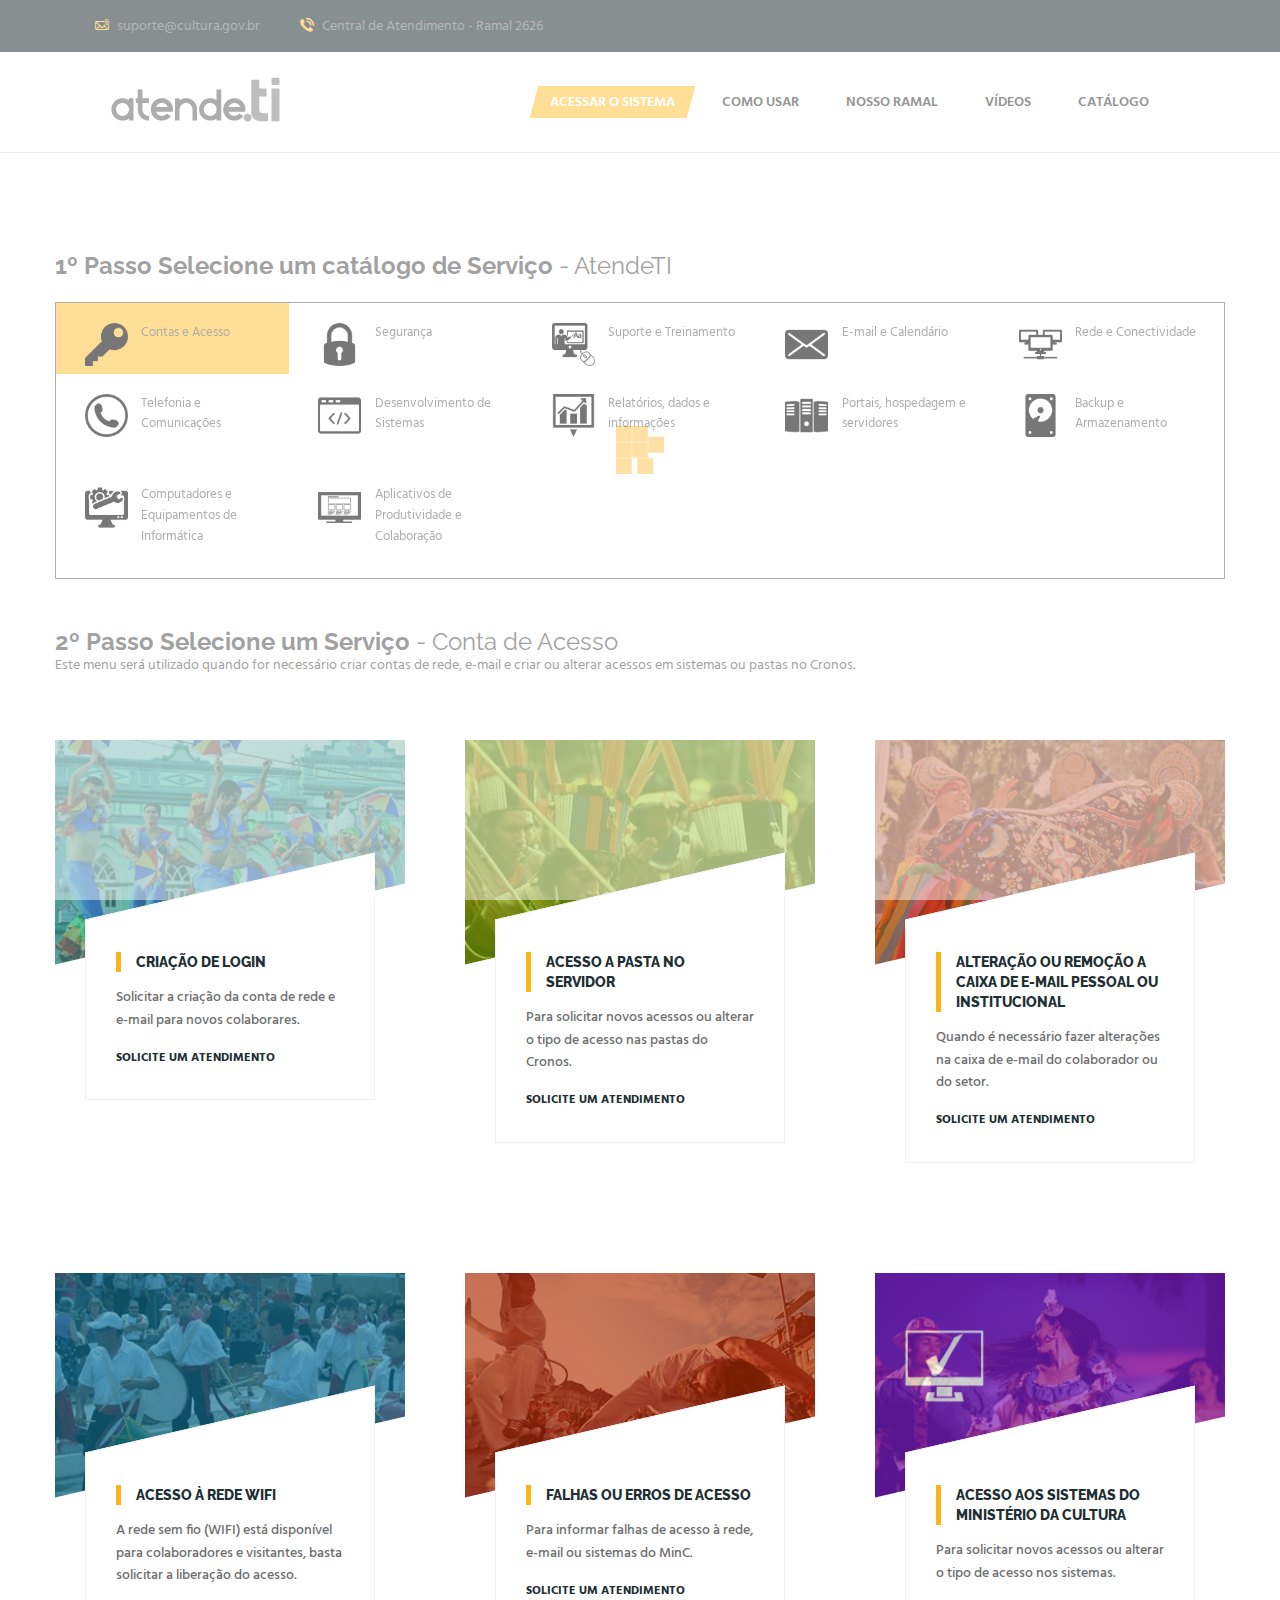
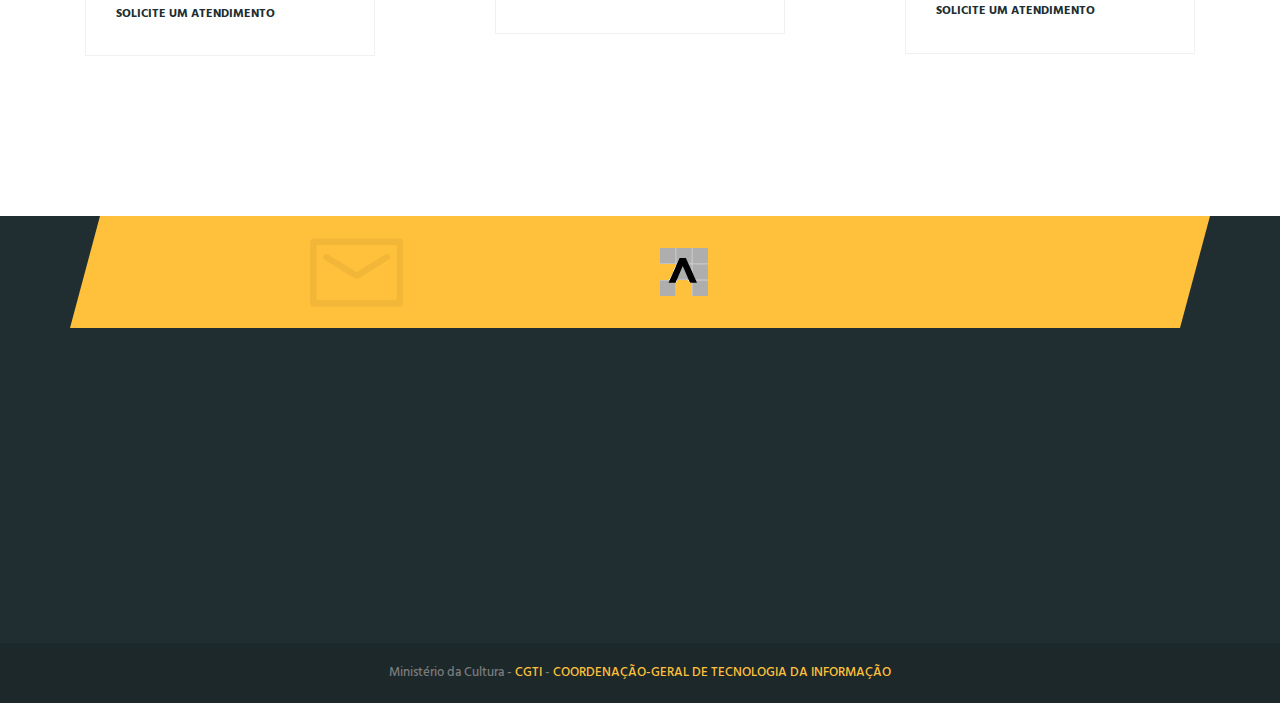
==== commit 30c87122: "Alteração de Links" ====
--- a/src/index.html
+++ b/src/index.html
@@ -63,6 +63,8 @@
             </div>
         </div>
         
+        
+        
         <!-- Header Lower -->
         <div class="header-lower">
         	<div class="auto-container clearfix">
@@ -89,7 +91,7 @@
                         
                         <div class="navbar-collapse collapse clearfix">                                                                                              
                             <ul class="nav navbar-nav navbar-right">
-                                <li class="current dropdown"><a href="http://hmg.atendeti.cultura.gov.br/otrs/customer.pl?Action=CustomerTicketOverview;Subaction=MyTickets" target="_blank">Acessar o Sistema</a>
+                                <li class="current dropdown"><a href="/otrs/customer.pl?Action=CustomerTicketOverview;Subaction=MyTickets" target="_blank">Acessar o Sistema</a>
                                 <!--<ul class="submenu">
                                         <li><a href="index.html">Solicitar atendimento</a></li>
                                         <li><a href="#">Acompanhar atendimento</a></li>
@@ -252,7 +254,7 @@
                             <article class="col-md-4 col-sm-6 col-xs-12 featured-box">
                                 <div class="box-inner">
                         
-                                    <a href="http://hmg.atendeti.cultura.gov.br/otrs/customer.pl?Action=CustomerTicketMessage;DynamicField_Atividade=AA" ><figure class="image">
+                                    <a href="/otrs/customer.pl?Action=CustomerTicketMessage;DynamicField_Atividade=AA" ><figure class="image">
                                         <img class="img-responsive" src="images/resource/post-image-1.jpg" alt="" />
                                         <span class="curve"></span>
                                     </figure></a>
@@ -261,18 +263,18 @@
                                             <h3>Criação de login</h3>
                                             <div class="text">Solicitar a criação da conta de rede e e-mail para novos colaborares.</div>
                                            <!-- <div class="text">SLA: 31hs</div>-->
-                                            <div class="link"><a href="http://hmg.atendeti.cultura.gov.br/otrs/customer.pl?Action=CustomerTicketMessage;DynamicField_Atividade=AA" class="read_more">Solicite um atendimento</a></div>
-                                        </div>
-                                    </div>
-                                    
-                                </div>
-                            </article><!--Post End-->
-                            
-                            <!--Post-->
-                            <article class="col-md-4 col-sm-6 col-xs-12 featured-box">
-                                <div class="box-inner">
-                        
-                                    <a href="http://hmg.atendeti.cultura.gov.br/otrs/customer.pl?Action=CustomerTicketMessage;DynamicField_Atividade=AB" class="read_more"><figure class="image">
+                                            <div class="link"><a href="/otrs/customer.pl?Action=CustomerTicketMessage;DynamicField_Atividade=AA" class="read_more">Solicite um atendimento</a></div>
+                                        </div>
+                                    </div>
+                                    
+                                </div>
+                            </article><!--Post End-->
+                            
+                            <!--Post-->
+                            <article class="col-md-4 col-sm-6 col-xs-12 featured-box">
+                                <div class="box-inner">
+                        
+                                    <a href="/otrs/customer.pl?Action=CustomerTicketMessage;DynamicField_Atividade=AB" class="read_more"><figure class="image">
                                         <img class="img-responsive" src="images/resource/post-image-2.jpg" alt="" />
                                         <span class="curve"></span>
                                     </figure></a>
@@ -280,18 +282,18 @@
                                         <div class="inner-box">
                                             <h3>Acesso a pasta no servidor</h3>
                                             <div class="text">Para solicitar novos acessos ou alterar o tipo de acesso nas pastas do Cronos.</div>
-                                            <div class="link"><a href="http://hmg.atendeti.cultura.gov.br/otrs/customer.pl?Action=CustomerTicketMessage;DynamicField_Atividade=AB" class="read_more">Solicite um atendimento</a></div>
-                                        </div>
-                                    </div>
-                                    
-                                </div>
-                            </article><!--Post End-->
-                            
-                            <!--Post-->
-                            <article class="col-md-4 col-sm-6 col-xs-12 featured-box">
-                                <div class="box-inner">
-                        
-                                   <a href="http://hmg.atendeti.cultura.gov.br/otrs/customer.pl?Action=CustomerTicketMessage;DynamicField_Atividade=AC" class="read_more"> <figure class="image">
+                                            <div class="link"><a href="/otrs/customer.pl?Action=CustomerTicketMessage;DynamicField_Atividade=AB" class="read_more">Solicite um atendimento</a></div>
+                                        </div>
+                                    </div>
+                                    
+                                </div>
+                            </article><!--Post End-->
+                            
+                            <!--Post-->
+                            <article class="col-md-4 col-sm-6 col-xs-12 featured-box">
+                                <div class="box-inner">
+                        
+                                   <a href="/otrs/customer.pl?Action=CustomerTicketMessage;DynamicField_Atividade=AC" class="read_more"> <figure class="image">
                                         <img class="img-responsive" src="images/resource/post-image-3.jpg" alt="" />
                                         <span class="curve"></span>
                                     </figure></a>
@@ -299,18 +301,18 @@
                                         <div class="inner-box">
                                             <h3>Alteração ou remoção a caixa de e-mail pessoal ou institucional</h3>
                                             <div class="text">Quando é necessário fazer alterações na caixa de e-mail do colaborador ou do setor.</div>
-                                            <div class="link"><a href="http://hmg.atendeti.cultura.gov.br/otrs/customer.pl?Action=CustomerTicketMessage;DynamicField_Atividade=AC" class="read_more">Solicite um atendimento</a></div>
-                                        </div>
-                                    </div>
-                                    
-                                </div>
-                            </article><!--Post End-->
-                            
-                            <!--Post-->
-                            <article class="col-md-4 col-sm-6 col-xs-12 featured-box">
-                                <div class="box-inner">
-                        
-                                    <a href="http://hmg.atendeti.cultura.gov.br/otrs/customer.pl?Action=CustomerTicketMessage;DynamicField_Atividade=AD" class="read_more"><figure class="image">
+                                            <div class="link"><a href="/otrs/customer.pl?Action=CustomerTicketMessage;DynamicField_Atividade=AC" class="read_more">Solicite um atendimento</a></div>
+                                        </div>
+                                    </div>
+                                    
+                                </div>
+                            </article><!--Post End-->
+                            
+                            <!--Post-->
+                            <article class="col-md-4 col-sm-6 col-xs-12 featured-box">
+                                <div class="box-inner">
+                        
+                                    <a href="/otrs/customer.pl?Action=CustomerTicketMessage;DynamicField_Atividade=AD" class="read_more"><figure class="image">
                                         <img class="img-responsive" src="images/resource/post-image-4.jpg" alt="" />
                                         <span class="curve"></span>
                                     </figure></a>
@@ -318,18 +320,18 @@
                                         <div class="inner-box">
                                             <h3>Acesso à rede WIFI</h3>
                                             <div class="text">A rede sem fio (WIFI) está disponível para colaboradores e visitantes, basta solicitar a liberação do acesso.</div>
-                                            <div class="link"><a href="http://hmg.atendeti.cultura.gov.br/otrs/customer.pl?Action=CustomerTicketMessage;DynamicField_Atividade=AD" class="read_more">Solicite um atendimento</a></div>
-                                        </div>
-                                    </div>
-                                    
-                                </div>
-                            </article><!--Post End-->
-                            
-                            <!--Post-->
-                            <article class="col-md-4 col-sm-6 col-xs-12 featured-box">
-                                <div class="box-inner">
-                        
-                                    <a href="http://hmg.atendeti.cultura.gov.br/otrs/customer.pl?Action=CustomerTicketMessage;DynamicField_Atividade=AE" class="read_more"><figure class="image">
+                                            <div class="link"><a href="/otrs/customer.pl?Action=CustomerTicketMessage;DynamicField_Atividade=AD" class="read_more">Solicite um atendimento</a></div>
+                                        </div>
+                                    </div>
+                                    
+                                </div>
+                            </article><!--Post End-->
+                            
+                            <!--Post-->
+                            <article class="col-md-4 col-sm-6 col-xs-12 featured-box">
+                                <div class="box-inner">
+                        
+                                    <a href="/otrs/customer.pl?Action=CustomerTicketMessage;DynamicField_Atividade=AE" class="read_more"><figure class="image">
                                         <img class="img-responsive" src="images/resource/post-image-5.jpg" alt="" />
                                         <span class="curve"></span>
                                     </figure></a>
@@ -337,18 +339,18 @@
                                         <div class="inner-box">
                                             <h3>Falhas ou erros de acesso</h3>
                                             <div class="text">Para informar falhas de acesso à rede, e-mail ou sistemas do MinC.</div>
-                                            <div class="link"><a href="http://hmg.atendeti.cultura.gov.br/otrs/customer.pl?Action=CustomerTicketMessage;DynamicField_Atividade=AE" class="read_more">Solicite um atendimento</a></div>
-                                        </div>
-                                    </div>
-                                    
-                                </div>
-                            </article><!--Post End-->
-                            
-                            <!--Post-->
-                            <article class="col-md-4 col-sm-6 col-xs-12 featured-box">
-                                <div class="box-inner">
-                        
-                                    <a href="http://hmg.atendeti.cultura.gov.br/otrs/customer.pl?Action=CustomerTicketMessage;DynamicField_Atividade=AF" class="read_more"><figure class="image">
+                                            <div class="link"><a href="/otrs/customer.pl?Action=CustomerTicketMessage;DynamicField_Atividade=AE" class="read_more">Solicite um atendimento</a></div>
+                                        </div>
+                                    </div>
+                                    
+                                </div>
+                            </article><!--Post End-->
+                            
+                            <!--Post-->
+                            <article class="col-md-4 col-sm-6 col-xs-12 featured-box">
+                                <div class="box-inner">
+                        
+                                    <a href="/otrs/customer.pl?Action=CustomerTicketMessage;DynamicField_Atividade=AF" class="read_more"><figure class="image">
                                         <img class="img-responsive" src="images/resource/post-image-6.jpg" alt="" />
                                         <span class="curve"></span>
                                     </figure></a>
@@ -356,7 +358,7 @@
                                         <div class="inner-box">
                                             <h3>Acesso aos sistemas do Ministério da Cultura</h3>
                                             <div class="text">Para solicitar novos acessos ou alterar o tipo de acesso nos sistemas.</div>
-                                            <div class="link"><a href="http://hmg.atendeti.cultura.gov.br/otrs/customer.pl?Action=CustomerTicketMessage;DynamicField_Atividade=AF" class="read_more">Solicite um atendimento</a></div>
+                                            <div class="link"><a href="/otrs/customer.pl?Action=CustomerTicketMessage;DynamicField_Atividade=AF" class="read_more">Solicite um atendimento</a></div>
                                         </div>
                                     </div>
                                     
@@ -379,7 +381,7 @@
                             <article class="col-md-4 col-sm-6 col-xs-12 featured-box">
                                 <div class="box-inner">
                                                         
-                                    <a href="http://hmg.atendeti.cultura.gov.br/otrs/customer.pl?Action=CustomerTicketMessage;DynamicField_Atividade=IA" class="read_more"><figure class="image">
+                                    <a href="/otrs/customer.pl?Action=CustomerTicketMessage;DynamicField_Atividade=IA" class="read_more"><figure class="image">
                                         <img class="img-responsive" src="images/resource/post-image-7.jpg" alt="" />
                                         <span class="curve"></span>
                                     </figure></a>
@@ -387,18 +389,18 @@
                                         <div class="inner-box">
                                             <h3>Liberação de sites na Internet</h3>
                                             <div class="text">Atividade que libera sites internos para a Internet.</div>
-                                            <div class="link"><a href="http://hmg.atendeti.cultura.gov.br/otrs/customer.pl?Action=CustomerTicketMessage;DynamicField_Atividade=IA" class="read_more">Solicite um atendimento</a></div>
-                                        </div>
-                                    </div>
-                                    
-                                </div>
-                            </article><!--Post End-->
-                            
-                            <!--Post-->
-                            <article class="col-md-4 col-sm-6 col-xs-12 featured-box">
-                                <div class="box-inner">
-                        
-                                    <a href="http://hmg.atendeti.cultura.gov.br/otrs/customer.pl?Action=CustomerTicketMessage;DynamicField_Atividade=IC" class="read_more"><figure class="image">
+                                            <div class="link"><a href="/otrs/customer.pl?Action=CustomerTicketMessage;DynamicField_Atividade=IA" class="read_more">Solicite um atendimento</a></div>
+                                        </div>
+                                    </div>
+                                    
+                                </div>
+                            </article><!--Post End-->
+                            
+                            <!--Post-->
+                            <article class="col-md-4 col-sm-6 col-xs-12 featured-box">
+                                <div class="box-inner">
+                        
+                                    <a href="/otrs/customer.pl?Action=CustomerTicketMessage;DynamicField_Atividade=IC" class="read_more"><figure class="image">
                                         <img class="img-responsive" src="images/resource/post-image-8.jpg" alt="" />
                                         <span class="curve"></span>
                                     </figure></a>
@@ -406,20 +408,20 @@
                                         <div class="inner-box">
                                             <h3>Liberação de acesso externo</h3>
                                             <div class="text">Atividade que desbloqueia o acesso a sites externos.</div>
-                                            <div class="link"><a href="http://hmg.atendeti.cultura.gov.br/otrs/customer.pl?Action=CustomerTicketMessage;DynamicField_Atividade=IC" class="read_more">Solicite um atendimento</a></div>
-                                        </div>
-                                    </div>
-                                    
-                                    
-                                    
-                                </div>
-                            </article><!--Post End-->
-                            
-                            <!--Post-->
-                            <article class="col-md-4 col-sm-6 col-xs-12 featured-box">
-                                <div class="box-inner">
-                        
-                                    <a href="http://hmg.atendeti.cultura.gov.br/otrs/customer.pl?Action=CustomerTicketMessage;DynamicField_Atividade=IB" class="read_more"><figure class="image">
+                                            <div class="link"><a href="/otrs/customer.pl?Action=CustomerTicketMessage;DynamicField_Atividade=IC" class="read_more">Solicite um atendimento</a></div>
+                                        </div>
+                                    </div>
+                                    
+                                    
+                                    
+                                </div>
+                            </article><!--Post End-->
+                            
+                            <!--Post-->
+                            <article class="col-md-4 col-sm-6 col-xs-12 featured-box">
+                                <div class="box-inner">
+                        
+                                    <a href="/otrs/customer.pl?Action=CustomerTicketMessage;DynamicField_Atividade=IB" class="read_more"><figure class="image">
                                         <img class="img-responsive" src="images/resource/post-image-9.jpg" alt="" />
                                         <span class="curve"></span>
                                     </figure></a>
@@ -427,18 +429,18 @@
                                         <div class="inner-box">
                                             <h3>Bloqueio de sites ou redes sociais</h3>
                                             <div class="text">Para informar que não foi possível acesso determinados sites ou redes sociais.</div>
-                                            <div class="link"><a href="http://hmg.atendeti.cultura.gov.br/otrs/customer.pl?Action=CustomerTicketMessage;DynamicField_Atividade=IB" class="read_more">Solicite um atendimento</a></div>
-                                        </div>
-                                    </div>
-                                    
-                                </div>
-                            </article><!--Post End-->
-                            
-                            <!--Post-->
-                            <article class="col-md-4 col-sm-6 col-xs-12 featured-box">
-                                <div class="box-inner">
-                        
-                                    <a href="http://hmg.atendeti.cultura.gov.br/otrs/customer.pl?Action=CustomerTicketMessage;DynamicField_Atividade=ID" class="read_more"><figure class="image">
+                                            <div class="link"><a href="/otrs/customer.pl?Action=CustomerTicketMessage;DynamicField_Atividade=IB" class="read_more">Solicite um atendimento</a></div>
+                                        </div>
+                                    </div>
+                                    
+                                </div>
+                            </article><!--Post End-->
+                            
+                            <!--Post-->
+                            <article class="col-md-4 col-sm-6 col-xs-12 featured-box">
+                                <div class="box-inner">
+                        
+                                    <a href="/otrs/customer.pl?Action=CustomerTicketMessage;DynamicField_Atividade=ID" class="read_more"><figure class="image">
                                         <img class="img-responsive" src="images/resource/post-image-10.jpg" alt="" />
                                         <span class="curve"></span>
                                     </figure></a>
@@ -446,18 +448,18 @@
                                         <div class="inner-box">
                                             <h3>Antivírus - investigação ou remoção de possíveis infecções</h3>
                                             <div class="text">Quando há suspeitas de infecção ou ameaças nos computadores.</div>
-                                            <div class="link"><a href="http://hmg.atendeti.cultura.gov.br/otrs/customer.pl?Action=CustomerTicketMessage;DynamicField_Atividade=ID" class="read_more">Solicite um atendimento</a></div>
-                                        </div>
-                                    </div>
-                                    
-                                </div>
-                            </article><!--Post End-->
-                            
-                            <!--Post-->
-                            <article class="col-md-4 col-sm-6 col-xs-12 featured-box">
-                                <div class="box-inner">
-                        
-                                    <a href="http://hmg.atendeti.cultura.gov.br/otrs/customer.pl?Action=CustomerTicketMessage;DynamicField_Atividade=IE" class="read_more"><figure class="image">
+                                            <div class="link"><a href="/otrs/customer.pl?Action=CustomerTicketMessage;DynamicField_Atividade=ID" class="read_more">Solicite um atendimento</a></div>
+                                        </div>
+                                    </div>
+                                    
+                                </div>
+                            </article><!--Post End-->
+                            
+                            <!--Post-->
+                            <article class="col-md-4 col-sm-6 col-xs-12 featured-box">
+                                <div class="box-inner">
+                        
+                                    <a href="/otrs/customer.pl?Action=CustomerTicketMessage;DynamicField_Atividade=IE" class="read_more"><figure class="image">
                                         <img class="img-responsive" src="images/resource/post-image-11.jpg" alt="" />
                                         <span class="curve"></span>
                                     </figure></a>
@@ -465,7 +467,7 @@
                                         <div class="inner-box">
                                             <h3>Antivírus - reparo no antivírus</h3>
                                             <div class="text">Caso o antivírus apresente falhas e é necessário reparar.</div>
-                                            <div class="link"><a href="http://hmg.atendeti.cultura.gov.br/otrs/customer.pl?Action=CustomerTicketMessage;DynamicField_Atividade=IE" class="read_more">Solicite um atendimento</a></div>
+                                            <div class="link"><a href="/otrs/customer.pl?Action=CustomerTicketMessage;DynamicField_Atividade=IE" class="read_more">Solicite um atendimento</a></div>
                                         </div>
                                     </div>
                                     
@@ -490,7 +492,7 @@
                             <article class="col-md-4 col-sm-6 col-xs-12 featured-box">
                                 <div class="box-inner">
                         
-                                    <a href="http://hmg.atendeti.cultura.gov.br/otrs/customer.pl?Action=CustomerTicketMessage;DynamicField_Atividade=JD" class="read_more"><figure class="image">
+                                    <a href="/otrs/customer.pl?Action=CustomerTicketMessage;DynamicField_Atividade=JD" class="read_more"><figure class="image">
                                         <img class="img-responsive" src="images/resource/post-image-12.jpg" alt="" />
                                         <span class="curve"></span>
                                     </figure></a>
@@ -498,7 +500,7 @@
                                         <div class="inner-box">
                                             <h3>Solução de dúvidas e orientações aos usuários</h3>
                                             <div class="text">Em caso de dúvidas ou questionamentos, selecione este menu.</div>
-                                            <div class="link"><a href="http://hmg.atendeti.cultura.gov.br/otrs/customer.pl?Action=CustomerTicketMessage;DynamicField_Atividade=JD" class="read_more">Solicite um atendimento</a></div>
+                                            <div class="link"><a href="/otrs/customer.pl?Action=CustomerTicketMessage;DynamicField_Atividade=JD" class="read_more">Solicite um atendimento</a></div>
                                         </div>
                                     </div>
                                     
@@ -517,18 +519,18 @@
                                         <div class="inner-box">
                                             <h3>Agendar capacitação técnica</h3>
                                             <div class="text">Para solicitar o agendamento de treinamentos e capacitações técnicas.</div>
-                                            <div class="link"><a href="http://hmg.atendeti.cultura.gov.br/otrs/customer.pl?Action=CustomerTicketMessage;DynamicField_Atividade=JB" class="read_more">Solicite um atendimento</a></div>
-                                        </div>
-                                    </div>
-                                    
-                                </div>
-                            </article><!--Post End-->
-                            
-                            <!--Post-->
-                            <article class="col-md-4 col-sm-6 col-xs-12 featured-box">
-                                <div class="box-inner">
-                        
-                                    <a href="http://hmg.atendeti.cultura.gov.br/otrs/customer.pl?Action=CustomerTicketMessage;DynamicField_Atividade=JC" class="read_more"><figure class="image">
+                                            <div class="link"><a href="/otrs/customer.pl?Action=CustomerTicketMessage;DynamicField_Atividade=JB" class="read_more">Solicite um atendimento</a></div>
+                                        </div>
+                                    </div>
+                                    
+                                </div>
+                            </article><!--Post End-->
+                            
+                            <!--Post-->
+                            <article class="col-md-4 col-sm-6 col-xs-12 featured-box">
+                                <div class="box-inner">
+                        
+                                    <a href="/otrs/customer.pl?Action=CustomerTicketMessage;DynamicField_Atividade=JC" class="read_more"><figure class="image">
                                         <img class="img-responsive" src="images/resource/post-image-14.jpg" alt="" />
                                         <span class="curve"></span>
                                     </figure></a>
@@ -536,18 +538,18 @@
                                         <div class="inner-box">
                                             <h3>Apoio à projetos de TIC</h3>
                                             <div class="text">Para solicitar apoio na execução / planejamento de projetos de Tecnologia da Informação.</div>
-                                            <div class="link"><a href="http://hmg.atendeti.cultura.gov.br/otrs/customer.pl?Action=CustomerTicketMessage;DynamicField_Atividade=JC" class="read_more">Solicite um atendimento</a></div>
-                                        </div>
-                                    </div>
-                                    
-                                </div>
-                            </article><!--Post End-->
-                            
-                            <!--Post-->
-                            <article class="col-md-4 col-sm-6 col-xs-12 featured-box">
-                                <div class="box-inner">
-                        
-                                    <a href="http://hmg.atendeti.cultura.gov.br/otrs/customer.pl?Action=CustomerTicketMessage;DynamicField_Atividade=LK" class="read_more"><figure class="image">
+                                            <div class="link"><a href="/otrs/customer.pl?Action=CustomerTicketMessage;DynamicField_Atividade=JC" class="read_more">Solicite um atendimento</a></div>
+                                        </div>
+                                    </div>
+                                    
+                                </div>
+                            </article><!--Post End-->
+                            
+                            <!--Post-->
+                            <article class="col-md-4 col-sm-6 col-xs-12 featured-box">
+                                <div class="box-inner">
+                        
+                                    <a href="/otrs/customer.pl?Action=CustomerTicketMessage;DynamicField_Atividade=LK" class="read_more"><figure class="image">
                                         <img class="img-responsive" src="images/resource/post-image-15.jpg" alt="" />
                                         <span class="curve"></span>
                                     </figure></a>
@@ -555,7 +557,7 @@
                                         <div class="inner-box">
                                             <h3>Acesso ao Redmine</h3>
                                             <div class="text">Para utilizar a ferramenta Redmine, solicite seu acesso.</div>
-                                            <div class="link"><a href="http://hmg.atendeti.cultura.gov.br/otrs/customer.pl?Action=CustomerTicketMessage;DynamicField_Atividade=LK" class="read_more">Solicite um atendimento</a></div>
+                                            <div class="link"><a href="/otrs/customer.pl?Action=CustomerTicketMessage;DynamicField_Atividade=LK" class="read_more">Solicite um atendimento</a></div>
                                         </div>
                                     </div>
                                     
@@ -582,7 +584,7 @@
                             <article class="col-md-4 col-sm-6 col-xs-12 featured-box">
                                 <div class="box-inner">
                         
-                                    <a href="http://hmg.atendeti.cultura.gov.br/otrs/customer.pl?Action=CustomerTicketMessage;DynamicField_Atividade=GA" class="read_more"><figure class="image">
+                                    <a href="/otrs/customer.pl?Action=CustomerTicketMessage;DynamicField_Atividade=GA" class="read_more"><figure class="image">
                                         <img class="img-responsive" src="images/resource/post-image-16.jpg" alt="" />
                                         <span class="curve"></span>
                                     </figure></a>
@@ -590,7 +592,7 @@
                                         <div class="inner-box">
                                             <h3>Compartilhamento de agendas</h3>
                                             <div class="text">Para solicitar o compartilhamento de agendas.</div>
-                                            <div class="link"><a href="http://hmg.atendeti.cultura.gov.br/otrs/customer.pl?Action=CustomerTicketMessage;DynamicField_Atividade=GA" class="read_more">Solicite um atendimento</a></div>
+                                            <div class="link"><a href="/otrs/customer.pl?Action=CustomerTicketMessage;DynamicField_Atividade=GA" class="read_more">Solicite um atendimento</a></div>
                                         </div>
                                     </div>
                                     
@@ -605,7 +607,7 @@
                             <article class="col-md-4 col-sm-6 col-xs-12 featured-box">
                                 <div class="box-inner">
                         
-                                    <a href="http://hmg.atendeti.cultura.gov.br/otrs/customer.pl?Action=CustomerTicketMessage;DynamicField_Atividade=GE" class="read_more"><figure class="image">
+                                    <a href="/otrs/customer.pl?Action=CustomerTicketMessage;DynamicField_Atividade=GE" class="read_more"><figure class="image">
                                         <img class="img-responsive" src="images/resource/post-image-19.jpg" alt="" />
                                         <span class="curve"></span>
                                     </figure></a>
@@ -613,18 +615,18 @@
                                         <div class="inner-box">
                                             <h3>Falhas ou erros no envio ou recebimento de e-mail</h3>
                                             <div class="text">Para informar falhas no envio ou recebimento de e-mails.</div>
-                                            <div class="link"><a href="http://hmg.atendeti.cultura.gov.br/otrs/customer.pl?Action=CustomerTicketMessage;DynamicField_Atividade=GE" class="read_more">Solicite um atendimento</a></div>
-                                        </div>
-                                    </div>
-                                    
-                                </div>
-                            </article><!--Post End-->
-                            
-                            <!--Post-->
-                            <article class="col-md-4 col-sm-6 col-xs-12 featured-box">
-                                <div class="box-inner">
-                        
-                                    <a href="http://hmg.atendeti.cultura.gov.br/otrs/customer.pl?Action=CustomerTicketMessage;DynamicField_Atividade=GC" class="read_more"><figure class="image">
+                                            <div class="link"><a href="/otrs/customer.pl?Action=CustomerTicketMessage;DynamicField_Atividade=GE" class="read_more">Solicite um atendimento</a></div>
+                                        </div>
+                                    </div>
+                                    
+                                </div>
+                            </article><!--Post End-->
+                            
+                            <!--Post-->
+                            <article class="col-md-4 col-sm-6 col-xs-12 featured-box">
+                                <div class="box-inner">
+                        
+                                    <a href="/otrs/customer.pl?Action=CustomerTicketMessage;DynamicField_Atividade=GC" class="read_more"><figure class="image">
                                         <img class="img-responsive" src="images/resource/post-image-20.jpg" alt="" />
                                         <span class="curve"></span>
                                     </figure></a>
@@ -632,7 +634,7 @@
                                         <div class="inner-box">
                                             <h3>Criação de e-mail corporativo</h3>
                                             <div class="text">Para criar caixa de e-mail corporativa.</div>
-                                            <div class="link"><a href="http://hmg.atendeti.cultura.gov.br/otrs/customer.pl?Action=CustomerTicketMessage;DynamicField_Atividade=GC" class="read_more">Solicite um atendimento</a></div>
+                                            <div class="link"><a href="/otrs/customer.pl?Action=CustomerTicketMessage;DynamicField_Atividade=GC" class="read_more">Solicite um atendimento</a></div>
                                         </div>
                                     </div>
                                     
@@ -663,7 +665,7 @@
                             <article class="col-md-4 col-sm-6 col-xs-12 featured-box">
                                 <div class="box-inner">
                         
-                                    <a href="http://hmg.atendeti.cultura.gov.br/otrs/customer.pl?Action=CustomerTicketMessage;DynamicField_Atividade=HA" class="read_more"><figure class="image">
+                                    <a href="/otrs/customer.pl?Action=CustomerTicketMessage;DynamicField_Atividade=HA" class="read_more"><figure class="image">
                                         <img class="img-responsive" src="images/resource/post-image-21.jpg" alt="" />
                                         <span class="curve"></span>
                                     </figure></a>
@@ -671,18 +673,18 @@
                                         <div class="inner-box">
                                             <h3>Sustentação da infraestrutura</h3>
                                             <div class="text">Atividades relacionadas à infraestrutura de rede.</div>
-                                            <div class="link"><a href="http://hmg.atendeti.cultura.gov.br/otrs/customer.pl?Action=CustomerTicketMessage;DynamicField_Atividade=HA" class="read_more">Solicite um atendimento</a></div>
-                                        </div>
-                                    </div>
-                                    
-                                </div>
-                            </article><!--Post End-->
-                            
-                            <!--Post-->
-                            <article class="col-md-4 col-sm-6 col-xs-12 featured-box">
-                                <div class="box-inner">
-                        
-                                    <a href="http://hmg.atendeti.cultura.gov.br/otrs/customer.pl?Action=CustomerTicketMessage;DynamicField_Atividade=HB" class="read_more"><figure class="image">
+                                            <div class="link"><a href="/otrs/customer.pl?Action=CustomerTicketMessage;DynamicField_Atividade=HA" class="read_more">Solicite um atendimento</a></div>
+                                        </div>
+                                    </div>
+                                    
+                                </div>
+                            </article><!--Post End-->
+                            
+                            <!--Post-->
+                            <article class="col-md-4 col-sm-6 col-xs-12 featured-box">
+                                <div class="box-inner">
+                        
+                                    <a href="/otrs/customer.pl?Action=CustomerTicketMessage;DynamicField_Atividade=HB" class="read_more"><figure class="image">
                                         <img class="img-responsive" src="images/resource/post-image-22.jpg" alt="" />
                                         <span class="curve"></span>
                                     </figure></a>
@@ -690,18 +692,18 @@
                                         <div class="inner-box">
                                             <h3>Configuração de dispositivos e ativos de rede</h3>
                                             <div class="text">Para configurar dispositivos da rede corporativa.</div>
-                                            <div class="link"><a href="http://hmg.atendeti.cultura.gov.br/otrs/customer.pl?Action=CustomerTicketMessage;DynamicField_Atividade=HB" class="read_more">Solicite um atendimento</a></div>
-                                        </div>
-                                    </div>
-                                    
-                                </div>
-                            </article><!--Post End-->
-                            
-                            <!--Post-->
-                            <article class="col-md-4 col-sm-6 col-xs-12 featured-box">
-                                <div class="box-inner">
-                        
-                                    <a href="http://hmg.atendeti.cultura.gov.br/otrs/customer.pl?Action=CustomerTicketMessage;DynamicField_Atividade=HC" class="read_more"><figure class="image">
+                                            <div class="link"><a href="/otrs/customer.pl?Action=CustomerTicketMessage;DynamicField_Atividade=HB" class="read_more">Solicite um atendimento</a></div>
+                                        </div>
+                                    </div>
+                                    
+                                </div>
+                            </article><!--Post End-->
+                            
+                            <!--Post-->
+                            <article class="col-md-4 col-sm-6 col-xs-12 featured-box">
+                                <div class="box-inner">
+                        
+                                    <a href="/otrs/customer.pl?Action=CustomerTicketMessage;DynamicField_Atividade=HC" class="read_more"><figure class="image">
                                         <img class="img-responsive" src="images/resource/post-image-23.jpg" alt="" />
                                         <span class="curve"></span>
                                     </figure></a>
@@ -709,7 +711,7 @@
                                         <div class="inner-box">
                                             <h3>Falhas ou erros na infraestrutura</h3>
                                             <div class="text">Quando ocorrerem falhas na rede a equipe de especialistas deve ser acionada.</div>
-                                            <div class="link"><a href="http://hmg.atendeti.cultura.gov.br/otrs/customer.pl?Action=CustomerTicketMessage;DynamicField_Atividade=HC" class="read_more">Solicite um atendimento</a></div>
+                                            <div class="link"><a href="/otrs/customer.pl?Action=CustomerTicketMessage;DynamicField_Atividade=HC" class="read_more">Solicite um atendimento</a></div>
                                         </div>
                                     </div>
                                     
@@ -739,7 +741,7 @@
                             <article class="col-md-4 col-sm-6 col-xs-12 featured-box">
                                 <div class="box-inner">
                         
-                                    <a href="http://hmg.atendeti.cultura.gov.br/otrs/customer.pl?Action=CustomerTicketMessage;DynamicField_Atividade=EA" class="read_more"><figure class="image">
+                                    <a href="/otrs/customer.pl?Action=CustomerTicketMessage;DynamicField_Atividade=EA" class="read_more"><figure class="image">
                                         <img class="img-responsive" src="images/resource/post-image-24.jpg" alt="" />
                                         <span class="curve"></span>
                                     </figure></a>
@@ -747,18 +749,18 @@
                                         <div class="inner-box">
                                             <h3>Instalação, alteração, configuração ou remoção de telefonia fixa</h3>
                                             <div class="text">Atividades relacionadas aos aparelhos de telefone fixo devem ser feita nesta opção.</div>
-                                            <div class="link"><a href="http://hmg.atendeti.cultura.gov.br/otrs/customer.pl?Action=CustomerTicketMessage;DynamicField_Atividade=EA" class="read_more">Solicite um atendimento</a></div>
-                                        </div>
-                                    </div>
-                                    
-                                </div>
-                            </article><!--Post End-->
-                            
-                            <!--Post-->
-                            <article class="col-md-4 col-sm-6 col-xs-12 featured-box">
-                                <div class="box-inner">
-                        
-                                    <a href="http://hmg.atendeti.cultura.gov.br/otrs/customer.pl?Action=CustomerTicketMessage;DynamicField_Atividade=EB" class="read_more"><figure class="image">
+                                            <div class="link"><a href="/otrs/customer.pl?Action=CustomerTicketMessage;DynamicField_Atividade=EA" class="read_more">Solicite um atendimento</a></div>
+                                        </div>
+                                    </div>
+                                    
+                                </div>
+                            </article><!--Post End-->
+                            
+                            <!--Post-->
+                            <article class="col-md-4 col-sm-6 col-xs-12 featured-box">
+                                <div class="box-inner">
+                        
+                                    <a href="/otrs/customer.pl?Action=CustomerTicketMessage;DynamicField_Atividade=EB" class="read_more"><figure class="image">
                                         <img class="img-responsive" src="images/resource/post-image-25.jpg" alt="" />
                                         <span class="curve"></span>
                                     </figure></a>
@@ -766,18 +768,18 @@
                                         <div class="inner-box">
                                             <h3>Falhas ou erros em telefonia fixa</h3>
                                             <div class="text">A correção de falhas nos telefones fixos são nesta opção.</div>
-                                            <div class="link"><a href="http://hmg.atendeti.cultura.gov.br/otrs/customer.pl?Action=CustomerTicketMessage;DynamicField_Atividade=EB" class="read_more">Solicite um atendimento</a></div>
-                                        </div>
-                                    </div>
-                                    
-                                </div>
-                            </article><!--Post End-->
-                            
-                            <!--Post-->
-                            <article class="col-md-4 col-sm-6 col-xs-12 featured-box">
-                                <div class="box-inner">
-                        
-                                    <a href="http://hmg.atendeti.cultura.gov.br/otrs/customer.pl?Action=CustomerTicketMessage;DynamicField_Atividade=EC" class="read_more"><figure class="image">
+                                            <div class="link"><a href="/otrs/customer.pl?Action=CustomerTicketMessage;DynamicField_Atividade=EB" class="read_more">Solicite um atendimento</a></div>
+                                        </div>
+                                    </div>
+                                    
+                                </div>
+                            </article><!--Post End-->
+                            
+                            <!--Post-->
+                            <article class="col-md-4 col-sm-6 col-xs-12 featured-box">
+                                <div class="box-inner">
+                        
+                                    <a href="/otrs/customer.pl?Action=CustomerTicketMessage;DynamicField_Atividade=EC" class="read_more"><figure class="image">
                                         <img class="img-responsive" src="images/resource/post-image-26.jpg" alt="" />
                                         <span class="curve"></span>
                                     </figure></a>
@@ -785,7 +787,7 @@
                                         <div class="inner-box">
                                             <h3>Agendamento ou configuração de videoconferência</h3>
                                             <div class="text">Para agendar ou solicitar auxilio na configuração dos aparelhos da videoconferência.</div>
-                                            <div class="link"><a href="http://hmg.atendeti.cultura.gov.br/otrs/customer.pl?Action=CustomerTicketMessage;DynamicField_Atividade=EC" class="read_more">Solicite um atendimento</a></div>
+                                            <div class="link"><a href="/otrs/customer.pl?Action=CustomerTicketMessage;DynamicField_Atividade=EC" class="read_more">Solicite um atendimento</a></div>
                                         </div>
                                     </div>
                                     
@@ -798,7 +800,7 @@
                             <article class="col-md-4 col-sm-6 col-xs-12 featured-box">
                                 <div class="box-inner">
                         
-                                    <a href="http://hmg.atendeti.cultura.gov.br/otrs/customer.pl?Action=CustomerTicketMessage;DynamicField_Atividade=EF" class="read_more"><figure class="image">
+                                    <a href="/otrs/customer.pl?Action=CustomerTicketMessage;DynamicField_Atividade=EF" class="read_more"><figure class="image">
                                         <img class="img-responsive" src="images/resource/post-image-27.jpg" alt="" />
                                         <span class="curve"></span>
                                     </figure></a>
@@ -806,19 +808,19 @@
                                         <div class="inner-box">
                                             <h3>Configuração, substituição de telefonia móvel</h3>
                                             <div class="text">Para solicitar a configuração ou substituição de telefone móvel.</div>
-                                            <div class="link"><a href="http://hmg.atendeti.cultura.gov.br/otrs/customer.pl?Action=CustomerTicketMessage;DynamicField_Atividade=EF" class="read_more">Solicite um atendimento</a></div>
-                                        </div>
-                                    </div>
-                                    
-                                </div>
-                            </article><!--Post End-->
-                            
-                            
-                             <!--Post-->
-                            <article class="col-md-4 col-sm-6 col-xs-12 featured-box">
-                                <div class="box-inner">
-                        
-                                    <a href="http://hmg.atendeti.cultura.gov.br/otrs/customer.pl?Action=CustomerTicketMessage;DynamicField_Atividade=ED" class="read_more"><figure class="image">
+                                            <div class="link"><a href="/otrs/customer.pl?Action=CustomerTicketMessage;DynamicField_Atividade=EF" class="read_more">Solicite um atendimento</a></div>
+                                        </div>
+                                    </div>
+                                    
+                                </div>
+                            </article><!--Post End-->
+                            
+                            
+                             <!--Post-->
+                            <article class="col-md-4 col-sm-6 col-xs-12 featured-box">
+                                <div class="box-inner">
+                        
+                                    <a href="/otrs/customer.pl?Action=CustomerTicketMessage;DynamicField_Atividade=ED" class="read_more"><figure class="image">
                                         <img class="img-responsive" src="images/resource/post-image-28.jpg" alt="" />
                                         <span class="curve"></span>
                                     </figure></a>
@@ -826,7 +828,7 @@
                                         <div class="inner-box">
                                             <h3>Solicitação de celular corporativo</h3>
                                             <div class="text">Para solicitar celular corporativo conforme as normas internas do MinC.</div>
-                                            <div class="link"><a href="http://hmg.atendeti.cultura.gov.br/otrs/customer.pl?Action=CustomerTicketMessage;DynamicField_Atividade=ED" class="read_more">Solicite um atendimento</a></div>
+                                            <div class="link"><a href="/otrs/customer.pl?Action=CustomerTicketMessage;DynamicField_Atividade=ED" class="read_more">Solicite um atendimento</a></div>
                                         </div>
                                     </div>
                                     
@@ -838,7 +840,7 @@
                             <article class="col-md-4 col-sm-6 col-xs-12 featured-box">
                                 <div class="box-inner">
                         
-                                    <a href="http://hmg.atendeti.cultura.gov.br/otrs/customer.pl?Action=CustomerTicketMessage;DynamicField_Atividade=EE" class="read_more"><figure class="image">
+                                    <a href="/otrs/customer.pl?Action=CustomerTicketMessage;DynamicField_Atividade=EE" class="read_more"><figure class="image">
                                         <img class="img-responsive" src="images/resource/post-image-29.jpg" alt="" />
                                         <span class="curve"></span>
                                     </figure></a>
@@ -846,7 +848,7 @@
                                         <div class="inner-box">
                                             <h3>Problemas com a conta de telefone</h3>
                                             <div class="text">Para informar que sua conta de telefone apresentou alguma divergência.</div>
-                                            <div class="link"><a href="http://hmg.atendeti.cultura.gov.br/otrs/customer.pl?Action=CustomerTicketMessage;DynamicField_Atividade=EE" class="read_more">Solicite um atendimento</a></div>
+                                            <div class="link"><a href="/otrs/customer.pl?Action=CustomerTicketMessage;DynamicField_Atividade=EE" class="read_more">Solicite um atendimento</a></div>
                                         </div>
                                     </div>
                                     
@@ -875,7 +877,7 @@
                             <article class="col-md-4 col-sm-6 col-xs-12 featured-box">
                                 <div class="box-inner">
                         
-                                    <a href="http://hmg.atendeti.cultura.gov.br/otrs/customer.pl?Action=CustomerTicketMessage;DynamicField_Atividade=FA" class="read_more"><figure class="image">
+                                    <a href="/otrs/customer.pl?Action=CustomerTicketMessage;DynamicField_Atividade=FA" class="read_more"><figure class="image">
                                         <img class="img-responsive" src="images/resource/post-image-30.jpg" alt="" />
                                         <span class="curve"></span>
                                     </figure></a>
@@ -883,18 +885,18 @@
                                         <div class="inner-box">
                                             <h3>Desenvolvimento de sistema</h3>
                                             <div class="text">Solicitar a criação de um novo sistema.</div>
-                                            <div class="link"><a href="http://hmg.atendeti.cultura.gov.br/otrs/customer.pl?Action=CustomerTicketMessage;DynamicField_Atividade=FA" class="read_more">Solicite um atendimento</a></div>
-                                        </div>
-                                    </div>
-                                    
-                                </div>
-                            </article><!--Post End-->
-                            
-                            <!--Post-->
-                            <article class="col-md-4 col-sm-6 col-xs-12 featured-box">
-                                <div class="box-inner">
-                        
-                                    <a href="http://hmg.atendeti.cultura.gov.br/otrs/customer.pl?Action=CustomerTicketMessage;DynamicField_Atividade=FB" class="read_more"><figure class="image">
+                                            <div class="link"><a href="/otrs/customer.pl?Action=CustomerTicketMessage;DynamicField_Atividade=FA" class="read_more">Solicite um atendimento</a></div>
+                                        </div>
+                                    </div>
+                                    
+                                </div>
+                            </article><!--Post End-->
+                            
+                            <!--Post-->
+                            <article class="col-md-4 col-sm-6 col-xs-12 featured-box">
+                                <div class="box-inner">
+                        
+                                    <a href="/otrs/customer.pl?Action=CustomerTicketMessage;DynamicField_Atividade=FB" class="read_more"><figure class="image">
                                         <img class="img-responsive" src="images/resource/post-image-31.jpg" alt="" />
                                         <span class="curve"></span>
                                     </figure></a>
@@ -902,18 +904,18 @@
                                         <div class="inner-box">
                                             <h3>Adição ou alteração de novas funcionalidades</h3>
                                             <div class="text">Solicitar a adição ou alteração de funcionalidades.</div>
-                                            <div class="link"><a href="http://hmg.atendeti.cultura.gov.br/otrs/customer.pl?Action=CustomerTicketMessage;DynamicField_Atividade=FB" class="read_more">Solicite um atendimento</a></div>
-                                        </div>
-                                    </div>
-                                    
-                                </div>
-                            </article><!--Post End-->
-                            
-                            <!--Post-->
-                            <article class="col-md-4 col-sm-6 col-xs-12 featured-box">
-                                <div class="box-inner">
-                        
-                                    <a href="http://hmg.atendeti.cultura.gov.br/otrs/customer.pl?Action=CustomerTicketMessage;DynamicField_Atividade=FD" class="read_more"><figure class="image">
+                                            <div class="link"><a href="/otrs/customer.pl?Action=CustomerTicketMessage;DynamicField_Atividade=FB" class="read_more">Solicite um atendimento</a></div>
+                                        </div>
+                                    </div>
+                                    
+                                </div>
+                            </article><!--Post End-->
+                            
+                            <!--Post-->
+                            <article class="col-md-4 col-sm-6 col-xs-12 featured-box">
+                                <div class="box-inner">
+                        
+                                    <a href="/otrs/customer.pl?Action=CustomerTicketMessage;DynamicField_Atividade=FD" class="read_more"><figure class="image">
                                         <img class="img-responsive" src="images/resource/post-image-32.jpg" alt="" />
                                         <span class="curve"></span>
                                     </figure></a>
@@ -921,7 +923,7 @@
                                         <div class="inner-box">
                                             <h3>Falhas ou erros em sistemas</h3>
                                             <div class="text">Corrigir falhas em funcionalidades já existentes.</div>
-                                            <div class="link"><a href="http://hmg.atendeti.cultura.gov.br/otrs/customer.pl?Action=CustomerTicketMessage;DynamicField_Atividade=FD" class="read_more">Solicite um atendimento</a></div>
+                                            <div class="link"><a href="/otrs/customer.pl?Action=CustomerTicketMessage;DynamicField_Atividade=FD" class="read_more">Solicite um atendimento</a></div>
                                         </div>
                                     </div>
                                     
@@ -934,7 +936,7 @@
                             <article class="col-md-4 col-sm-6 col-xs-12 featured-box">
                                 <div class="box-inner">
                         
-                                    <a href="http://hmg.atendeti.cultura.gov.br/otrs/customer.pl?Action=CustomerTicketMessage;DynamicField_Atividade=FC" class="read_more"><figure class="image">
+                                    <a href="/otrs/customer.pl?Action=CustomerTicketMessage;DynamicField_Atividade=FC" class="read_more"><figure class="image">
                                         <img class="img-responsive" src="images/resource/post-image-33.jpg" alt="" />
                                         <span class="curve"></span>
                                     </figure></a>
@@ -942,7 +944,7 @@
                                         <div class="inner-box">
                                             <h3>Desenvolvimento de Blogs, Sites e Portais</h3>
                                             <div class="text">Solicitar a criação de novos blogs, sites ou portais.</div>
-                                            <div class="link"><a href="http://hmg.atendeti.cultura.gov.br/otrs/customer.pl?Action=CustomerTicketMessage;DynamicField_Atividade=FC" class="read_more">Solicite um atendimento</a></div>
+                                            <div class="link"><a href="/otrs/customer.pl?Action=CustomerTicketMessage;DynamicField_Atividade=FC" class="read_more">Solicite um atendimento</a></div>
                                         </div>
                                     </div>
                                     
@@ -975,7 +977,7 @@
                             <article class="col-md-4 col-sm-6 col-xs-12 featured-box">
                                 <div class="box-inner">
                         
-                                    <a href="http://hmg.atendeti.cultura.gov.br/otrs/customer.pl?Action=CustomerTicketMessage;DynamicField_Atividade=LA" class="read_more"><figure class="image">
+                                    <a href="/otrs/customer.pl?Action=CustomerTicketMessage;DynamicField_Atividade=LA" class="read_more"><figure class="image">
                                         <img class="img-responsive" src="images/resource/post-image-34.jpg" alt="" />
                                         <span class="curve"></span>
                                     </figure></a>
@@ -983,19 +985,19 @@
                                         <div class="inner-box">
                                             <h3>Dados e informações SALIC ANTIGO </h3>
                                             <div class="text">Se você deseja a extração de dados, relatórios ou informações do SALIC ANTIGO.</div>
-                                            <div class="link"><a href="http://hmg.atendeti.cultura.gov.br/otrs/customer.pl?Action=CustomerTicketMessage;DynamicField_Atividade=LA" class="read_more">Solicite um atendimento</a></div>
-                                        </div>
-                                    </div>
-                                    
-                                </div>
-                            </article><!--Post End-->
-                            
-                            
-                             <!--Post-->
-                            <article class="col-md-4 col-sm-6 col-xs-12 featured-box">
-                                <div class="box-inner">
-                        
-                                    <a href="http://hmg.atendeti.cultura.gov.br/otrs/customer.pl?Action=CustomerTicketMessage;DynamicField_Atividade=LB" class="read_more"><figure class="image">
+                                            <div class="link"><a href="/otrs/customer.pl?Action=CustomerTicketMessage;DynamicField_Atividade=LA" class="read_more">Solicite um atendimento</a></div>
+                                        </div>
+                                    </div>
+                                    
+                                </div>
+                            </article><!--Post End-->
+                            
+                            
+                             <!--Post-->
+                            <article class="col-md-4 col-sm-6 col-xs-12 featured-box">
+                                <div class="box-inner">
+                        
+                                    <a href="/otrs/customer.pl?Action=CustomerTicketMessage;DynamicField_Atividade=LB" class="read_more"><figure class="image">
                                         <img class="img-responsive" src="images/resource/post-image-35.jpg" alt="" />
                                         <span class="curve"></span>
                                     </figure></a>
@@ -1003,19 +1005,19 @@
                                         <div class="inner-box">
                                             <h3>Dados e informações SAD</h3>
                                             <div class="text">Se você deseja a extração de dados, relatórios ou informações do SAD.</div>
-                                            <div class="link"><a href="http://hmg.atendeti.cultura.gov.br/otrs/customer.pl?Action=CustomerTicketMessage;DynamicField_Atividade=LB" class="read_more">Solicite um atendimento</a></div>
-                                        </div>
-                                    </div>
-                                    
-                                </div>
-                            </article><!--Post End-->
-                            
-                            
-                             <!--Post-->
-                            <article class="col-md-4 col-sm-6 col-xs-12 featured-box">
-                                <div class="box-inner">
-                        
-                                    <a href="http://hmg.atendeti.cultura.gov.br/otrs/customer.pl?Action=CustomerTicketMessage;DynamicField_Atividade=LC" class="read_more"><figure class="image">
+                                            <div class="link"><a href="/otrs/customer.pl?Action=CustomerTicketMessage;DynamicField_Atividade=LB" class="read_more">Solicite um atendimento</a></div>
+                                        </div>
+                                    </div>
+                                    
+                                </div>
+                            </article><!--Post End-->
+                            
+                            
+                             <!--Post-->
+                            <article class="col-md-4 col-sm-6 col-xs-12 featured-box">
+                                <div class="box-inner">
+                        
+                                    <a href="/otrs/customer.pl?Action=CustomerTicketMessage;DynamicField_Atividade=LC" class="read_more"><figure class="image">
                                         <img class="img-responsive" src="images/resource/post-image-36.jpg" alt="" />
                                         <span class="curve"></span>
                                     </figure></a>
@@ -1023,19 +1025,19 @@
                                         <div class="inner-box">
                                             <h3>Dados e informações IMPRENSA NACIONAL</h3>
                                             <div class="text">Se você deseja a extração de dados, relatórios ou informações do IMPRENSA NACIONAL.</div>
-                                            <div class="link"><a href="http://hmg.atendeti.cultura.gov.br/otrs/customer.pl?Action=CustomerTicketMessage;DynamicField_Atividade=LC" class="read_more">Solicite um atendimento</a></div>
-                                        </div>
-                                    </div>
-                                    
-                                </div>
-                            </article><!--Post End-->
-                            
-                            
-                             <!--Post-->
-                            <article class="col-md-4 col-sm-6 col-xs-12 featured-box">
-                                <div class="box-inner">
-                        
-                                    <a href="http://hmg.atendeti.cultura.gov.br/otrs/customer.pl?Action=CustomerTicketMessage;DynamicField_Atividade=LD" class="read_more"><figure class="image">
+                                            <div class="link"><a href="/otrs/customer.pl?Action=CustomerTicketMessage;DynamicField_Atividade=LC" class="read_more">Solicite um atendimento</a></div>
+                                        </div>
+                                    </div>
+                                    
+                                </div>
+                            </article><!--Post End-->
+                            
+                            
+                             <!--Post-->
+                            <article class="col-md-4 col-sm-6 col-xs-12 featured-box">
+                                <div class="box-inner">
+                        
+                                    <a href="/otrs/customer.pl?Action=CustomerTicketMessage;DynamicField_Atividade=LD" class="read_more"><figure class="image">
                                         <img class="img-responsive" src="images/resource/post-image-37.jpg" alt="" />
                                         <span class="curve"></span>
                                     </figure></a>
@@ -1043,19 +1045,19 @@
                                         <div class="inner-box">
                                             <h3>Dados e informações RHSIS</h3>
                                             <div class="text">Se você deseja a extração de dados, relatórios ou informações do RHSIS.</div>
-                                            <div class="link"><a href="http://hmg.atendeti.cultura.gov.br/otrs/customer.pl?Action=CustomerTicketMessage;DynamicField_Atividade=LD" class="read_more">Solicite um atendimento</a></div>
-                                        </div>
-                                    </div>
-                                    
-                                </div>
-                            </article><!--Post End-->
-                            
-                            
-                             <!--Post-->
-                            <article class="col-md-4 col-sm-6 col-xs-12 featured-box">
-                                <div class="box-inner">
-                        
-                                    <a href="http://hmg.atendeti.cultura.gov.br/otrs/customer.pl?Action=CustomerTicketMessage;DynamicField_Atividade=LE" class="read_more"><figure class="image">
+                                            <div class="link"><a href="/otrs/customer.pl?Action=CustomerTicketMessage;DynamicField_Atividade=LD" class="read_more">Solicite um atendimento</a></div>
+                                        </div>
+                                    </div>
+                                    
+                                </div>
+                            </article><!--Post End-->
+                            
+                            
+                             <!--Post-->
+                            <article class="col-md-4 col-sm-6 col-xs-12 featured-box">
+                                <div class="box-inner">
+                        
+                                    <a href="/otrs/customer.pl?Action=CustomerTicketMessage;DynamicField_Atividade=LE" class="read_more"><figure class="image">
                                         <img class="img-responsive" src="images/resource/post-image-38.jpg" alt="" />
                                         <span class="curve"></span>
                                     </figure></a>
@@ -1063,19 +1065,19 @@
                                         <div class="inner-box">
                                             <h3>Dados e informações SIAFI</h3>
                                             <div class="text">Se você deseja a extração de dados, relatórios ou informações do SIAFI.</div>
-                                            <div class="link"><a href="http://hmg.atendeti.cultura.gov.br/otrs/customer.pl?Action=CustomerTicketMessage;DynamicField_Atividade=LE" class="read_more">Solicite um atendimento</a></div>
-                                        </div>
-                                    </div>
-                                    
-                                </div>
-                            </article><!--Post End-->
-                            
-                            
-                             <!--Post-->
-                            <article class="col-md-4 col-sm-6 col-xs-12 featured-box">
-                                <div class="box-inner">
-                        
-                                    <a href="http://hmg.atendeti.cultura.gov.br/otrs/customer.pl?Action=CustomerTicketMessage;DynamicField_Atividade=LF" class="read_more"><figure class="image">
+                                            <div class="link"><a href="/otrs/customer.pl?Action=CustomerTicketMessage;DynamicField_Atividade=LE" class="read_more">Solicite um atendimento</a></div>
+                                        </div>
+                                    </div>
+                                    
+                                </div>
+                            </article><!--Post End-->
+                            
+                            
+                             <!--Post-->
+                            <article class="col-md-4 col-sm-6 col-xs-12 featured-box">
+                                <div class="box-inner">
+                        
+                                    <a href="/otrs/customer.pl?Action=CustomerTicketMessage;DynamicField_Atividade=LF" class="read_more"><figure class="image">
                                         <img class="img-responsive" src="images/resource/post-image-39.jpg" alt="" />
                                         <span class="curve"></span>
                                     </figure></a>
@@ -1083,19 +1085,19 @@
                                         <div class="inner-box">
                                             <h3>Dados e informações SICONV </h3>
                                             <div class="text">Se você deseja a extração de dados, relatórios ou informações do SICONV.</div>
-                                            <div class="link"><a href="http://hmg.atendeti.cultura.gov.br/otrs/customer.pl?Action=CustomerTicketMessage;DynamicField_Atividade=LF" class="read_more">Solicite um atendimento</a></div>
-                                        </div>
-                                    </div>
-                                    
-                                </div>
-                            </article><!--Post End-->
-                            
-                            
-                             <!--Post-->
-                            <article class="col-md-4 col-sm-6 col-xs-12 featured-box">
-                                <div class="box-inner">
-                        
-                                    <a href="http://hmg.atendeti.cultura.gov.br/otrs/customer.pl?Action=CustomerTicketMessage;DynamicField_Atividade=LG" class="read_more"><figure class="image">
+                                            <div class="link"><a href="/otrs/customer.pl?Action=CustomerTicketMessage;DynamicField_Atividade=LF" class="read_more">Solicite um atendimento</a></div>
+                                        </div>
+                                    </div>
+                                    
+                                </div>
+                            </article><!--Post End-->
+                            
+                            
+                             <!--Post-->
+                            <article class="col-md-4 col-sm-6 col-xs-12 featured-box">
+                                <div class="box-inner">
+                        
+                                    <a href="/otrs/customer.pl?Action=CustomerTicketMessage;DynamicField_Atividade=LG" class="read_more"><figure class="image">
                                         <img class="img-responsive" src="images/resource/post-image-40.jpg" alt="" />
                                         <span class="curve"></span>
                                     </figure></a>
@@ -1103,19 +1105,19 @@
                                         <div class="inner-box">
                                             <h3>Dados e informações SCDP</h3>
                                             <div class="text">Se você deseja a extração de dados, relatórios ou informações do SCDP.</div>
-                                            <div class="link"><a href="http://hmg.atendeti.cultura.gov.br/otrs/customer.pl?Action=CustomerTicketMessage;DynamicField_Atividade=LG" class="read_more">Solicite um atendimento</a></div>
-                                        </div>
-                                    </div>
-                                    
-                                </div>
-                            </article><!--Post End-->
-                            
-                            
-                             <!--Post-->
-                            <article class="col-md-4 col-sm-6 col-xs-12 featured-box">
-                                <div class="box-inner">
-                        
-                                    <a href="http://hmg.atendeti.cultura.gov.br/otrs/customer.pl?Action=CustomerTicketMessage;DynamicField_Atividade=LH" class="read_more"><figure class="image">
+                                            <div class="link"><a href="/otrs/customer.pl?Action=CustomerTicketMessage;DynamicField_Atividade=LG" class="read_more">Solicite um atendimento</a></div>
+                                        </div>
+                                    </div>
+                                    
+                                </div>
+                            </article><!--Post End-->
+                            
+                            
+                             <!--Post-->
+                            <article class="col-md-4 col-sm-6 col-xs-12 featured-box">
+                                <div class="box-inner">
+                        
+                                    <a href="/otrs/customer.pl?Action=CustomerTicketMessage;DynamicField_Atividade=LH" class="read_more"><figure class="image">
                                         <img class="img-responsive" src="images/resource/post-image-41.jpg" alt="" />
                                         <span class="curve"></span>
                                     </figure></a>
@@ -1123,19 +1125,19 @@
                                         <div class="inner-box">
                                             <h3>Dados e informações SIDOF</h3>
                                             <div class="text">Se você deseja a extração de dados, relatórios ou informações do SIDOF.</div>
-                                            <div class="link"><a href="http://hmg.atendeti.cultura.gov.br/otrs/customer.pl?Action=CustomerTicketMessage;DynamicField_Atividade=LH" class="read_more">Solicite um atendimento</a></div>
-                                        </div>
-                                    </div>
-                                    
-                                </div>
-                            </article><!--Post End-->
-                            
-                            
-                             <!--Post-->
-                            <article class="col-md-4 col-sm-6 col-xs-12 featured-box">
-                                <div class="box-inner">
-                        
-                                    <a href="http://hmg.atendeti.cultura.gov.br/otrs/customer.pl?Action=CustomerTicketMessage;DynamicField_Atividade=LJ" class="read_more"><figure class="image">
+                                            <div class="link"><a href="/otrs/customer.pl?Action=CustomerTicketMessage;DynamicField_Atividade=LH" class="read_more">Solicite um atendimento</a></div>
+                                        </div>
+                                    </div>
+                                    
+                                </div>
+                            </article><!--Post End-->
+                            
+                            
+                             <!--Post-->
+                            <article class="col-md-4 col-sm-6 col-xs-12 featured-box">
+                                <div class="box-inner">
+                        
+                                    <a href="/otrs/customer.pl?Action=CustomerTicketMessage;DynamicField_Atividade=LJ" class="read_more"><figure class="image">
                                         <img class="img-responsive" src="images/resource/post-image-42.jpg" alt="" />
                                         <span class="curve"></span>
                                     </figure></a>
@@ -1143,7 +1145,7 @@
                                         <div class="inner-box">
                                             <h3>Acesso ou informações em outros softwares de negócio</h3>
                                             <div class="text">Se você deseja a extração de dados, relatórios ou informações de outro sistema não listado.</div>
-                                            <div class="link"><a href="http://hmg.atendeti.cultura.gov.br/otrs/customer.pl?Action=CustomerTicketMessage;DynamicField_Atividade=LJ" class="read_more">Solicite um atendimento</a></div>
+                                            <div class="link"><a href="/otrs/customer.pl?Action=CustomerTicketMessage;DynamicField_Atividade=LJ" class="read_more">Solicite um atendimento</a></div>
                                         </div>
                                     </div>
                                     
@@ -1179,7 +1181,7 @@
                             <article class="col-md-4 col-sm-6 col-xs-12 featured-box">
                                 <div class="box-inner">
                         
-                                    <a href="http://hmg.atendeti.cultura.gov.br/otrs/customer.pl?Action=CustomerTicketMessage;DynamicField_Atividade=KA" class="read_more"><figure class="image">
+                                    <a href="/otrs/customer.pl?Action=CustomerTicketMessage;DynamicField_Atividade=KA" class="read_more"><figure class="image">
                                         <img class="img-responsive" src="images/resource/post-image-43.jpg" alt="" />
                                         <span class="curve"></span>
                                     </figure></a>
@@ -1187,19 +1189,19 @@
                                         <div class="inner-box">
                                             <h3>Criação, alteração ou exclusão de portais </h3>
                                             <div class="text">Caso seja necessário criar, alterar ou excluir Portais.</div>
-                                            <div class="link"><a href="http://hmg.atendeti.cultura.gov.br/otrs/customer.pl?Action=CustomerTicketMessage;DynamicField_Atividade=KA" class="read_more">Solicite um atendimento</a></div>
-                                        </div>
-                                    </div>
-                                    
-                                </div>
-                            </article><!--Post End-->
-                            
-                            
-                             <!--Post-->
-                            <article class="col-md-4 col-sm-6 col-xs-12 featured-box">
-                                <div class="box-inner">
-                        
-                                    <a href="http://hmg.atendeti.cultura.gov.br/otrs/customer.pl?Action=CustomerTicketMessage;DynamicField_Atividade=KB" class="read_more"><figure class="image">
+                                            <div class="link"><a href="/otrs/customer.pl?Action=CustomerTicketMessage;DynamicField_Atividade=KA" class="read_more">Solicite um atendimento</a></div>
+                                        </div>
+                                    </div>
+                                    
+                                </div>
+                            </article><!--Post End-->
+                            
+                            
+                             <!--Post-->
+                            <article class="col-md-4 col-sm-6 col-xs-12 featured-box">
+                                <div class="box-inner">
+                        
+                                    <a href="/otrs/customer.pl?Action=CustomerTicketMessage;DynamicField_Atividade=KB" class="read_more"><figure class="image">
                                         <img class="img-responsive" src="images/resource/post-image-44.jpg" alt="" />
                                         <span class="curve"></span>
                                     </figure></a>
@@ -1207,19 +1209,19 @@
                                         <div class="inner-box">
                                             <h3>Sustentação dos servidores de Internet</h3>
                                             <div class="text">Atividades relacionadas ao serviços e servidores de Internet.</div>
-                                            <div class="link"><a href="http://hmg.atendeti.cultura.gov.br/otrs/customer.pl?Action=CustomerTicketMessage;DynamicField_Atividade=KB" class="read_more">Solicite um atendimento</a></div>
-                                        </div>
-                                    </div>
-                                    
-                                </div>
-                            </article><!--Post End-->
-                            
-                            
-                             <!--Post-->
-                            <article class="col-md-4 col-sm-6 col-xs-12 featured-box">
-                                <div class="box-inner">
-                        
-                                    <a href="http://hmg.atendeti.cultura.gov.br/otrs/customer.pl?Action=CustomerTicketMessage;DynamicField_Atividade=KC" class="read_more"><figure class="image">
+                                            <div class="link"><a href="/otrs/customer.pl?Action=CustomerTicketMessage;DynamicField_Atividade=KB" class="read_more">Solicite um atendimento</a></div>
+                                        </div>
+                                    </div>
+                                    
+                                </div>
+                            </article><!--Post End-->
+                            
+                            
+                             <!--Post-->
+                            <article class="col-md-4 col-sm-6 col-xs-12 featured-box">
+                                <div class="box-inner">
+                        
+                                    <a href="/otrs/customer.pl?Action=CustomerTicketMessage;DynamicField_Atividade=KC" class="read_more"><figure class="image">
                                         <img class="img-responsive" src="images/resource/post-image-45.jpg" alt="" />
                                         <span class="curve"></span>
                                     </figure></a>
@@ -1227,19 +1229,19 @@
                                         <div class="inner-box">
                                             <h3>Hospedagem de sistemas web</h3>
                                             <div class="text">Atividades relacionadas a hospedagem de sistemas web.</div>
-                                            <div class="link"><a href="http://hmg.atendeti.cultura.gov.br/otrs/customer.pl?Action=CustomerTicketMessage;DynamicField_Atividade=KC" class="read_more">Solicite um atendimento</a></div>
-                                        </div>
-                                    </div>
-                                    
-                                </div>
-                            </article><!--Post End-->
-                            
-                            
-                             <!--Post-->
-                            <article class="col-md-4 col-sm-6 col-xs-12 featured-box">
-                                <div class="box-inner">
-                        
-                                    <a href="http://hmg.atendeti.cultura.gov.br/otrs/customer.pl?Action=CustomerTicketMessage;DynamicField_Atividade=KD" class="read_more"><figure class="image">
+                                            <div class="link"><a href="/otrs/customer.pl?Action=CustomerTicketMessage;DynamicField_Atividade=KC" class="read_more">Solicite um atendimento</a></div>
+                                        </div>
+                                    </div>
+                                    
+                                </div>
+                            </article><!--Post End-->
+                            
+                            
+                             <!--Post-->
+                            <article class="col-md-4 col-sm-6 col-xs-12 featured-box">
+                                <div class="box-inner">
+                        
+                                    <a href="/otrs/customer.pl?Action=CustomerTicketMessage;DynamicField_Atividade=KD" class="read_more"><figure class="image">
                                         <img class="img-responsive" src="images/resource/post-image-46.jpg" alt="" />
                                         <span class="curve"></span>
                                     </figure></a>
@@ -1247,7 +1249,7 @@
                                         <div class="inner-box">
                                             <h3>Virtualização de servidores</h3>
                                             <div class="text">Atividades relacionadas a virtualização de servidores.</div>
-                                            <div class="link"><a href="http://hmg.atendeti.cultura.gov.br/otrs/customer.pl?Action=CustomerTicketMessage;DynamicField_Atividade=KD" class="read_more">Solicite um atendimento</a></div>
+                                            <div class="link"><a href="/otrs/customer.pl?Action=CustomerTicketMessage;DynamicField_Atividade=KD" class="read_more">Solicite um atendimento</a></div>
                                         </div>
                                     </div>
                                     
@@ -1275,7 +1277,7 @@
                             <article class="col-md-4 col-sm-6 col-xs-12 featured-box">
                                 <div class="box-inner">
                         
-                                    <a href="http://hmg.atendeti.cultura.gov.br/otrs/customer.pl?Action=CustomerTicketMessage;DynamicField_Atividade=DA" class="read_more"><figure class="image">
+                                    <a href="/otrs/customer.pl?Action=CustomerTicketMessage;DynamicField_Atividade=DA" class="read_more"><figure class="image">
                                         <img class="img-responsive" src="images/resource/post-image-47.jpg" alt="" />
                                         <span class="curve"></span>
                                     </figure></a>
@@ -1283,19 +1285,19 @@
                                         <div class="inner-box">
                                             <h3>Solicitação de backup</h3>
                                             <div class="text">Para solicitar a gravação dos arquivos do seu computador em local seguro.</div>
-                                            <div class="link"><a href="http://hmg.atendeti.cultura.gov.br/otrs/customer.pl?Action=CustomerTicketMessage;DynamicField_Atividade=DA" class="read_more">Solicite um atendimento</a></div>
-                                        </div>
-                                    </div>
-                                    
-                                </div>
-                            </article><!--Post End-->
-                            
-                            
-                             <!--Post-->
-                            <article class="col-md-4 col-sm-6 col-xs-12 featured-box">
-                                <div class="box-inner">
-                        
-                                    <a href="http://hmg.atendeti.cultura.gov.br/otrs/customer.pl?Action=CustomerTicketMessage;DynamicField_Atividade=DB" class="read_more"><figure class="image">
+                                            <div class="link"><a href="/otrs/customer.pl?Action=CustomerTicketMessage;DynamicField_Atividade=DA" class="read_more">Solicite um atendimento</a></div>
+                                        </div>
+                                    </div>
+                                    
+                                </div>
+                            </article><!--Post End-->
+                            
+                            
+                             <!--Post-->
+                            <article class="col-md-4 col-sm-6 col-xs-12 featured-box">
+                                <div class="box-inner">
+                        
+                                    <a href="/otrs/customer.pl?Action=CustomerTicketMessage;DynamicField_Atividade=DB" class="read_more"><figure class="image">
                                         <img class="img-responsive" src="images/resource/post-image-48.jpg" alt="" />
                                         <span class="curve"></span>
                                     </figure></a>
@@ -1303,7 +1305,7 @@
                                         <div class="inner-box">
                                             <h3>Recuperação de backup</h3>
                                             <div class="text">Se algum arquivo que está salvo na rede for excluído acidentalmente, é possível solicitar a recuperação.</div>
-                                            <div class="link"><a href="http://hmg.atendeti.cultura.gov.br/otrs/customer.pl?Action=CustomerTicketMessage;DynamicField_Atividade=DB" class="read_more">Solicite um atendimento</a></div>
+                                            <div class="link"><a href="/otrs/customer.pl?Action=CustomerTicketMessage;DynamicField_Atividade=DB" class="read_more">Solicite um atendimento</a></div>
                                         </div>
                                     </div>
                                     
@@ -1332,7 +1334,7 @@
                            <article class="col-md-4 col-sm-6 col-xs-12 featured-box">
                                 <div class="box-inner">
                         
-                                    <a href="http://hmg.atendeti.cultura.gov.br/otrs/customer.pl?Action=CustomerTicketMessage;DynamicField_Atividade=CD" class="read_more"><figure class="image">
+                                    <a href="/otrs/customer.pl?Action=CustomerTicketMessage;DynamicField_Atividade=CD" class="read_more"><figure class="image">
                                         <img class="img-responsive" src="images/resource/post-image-50.jpg" alt="" />
                                         <span class="curve"></span>
                                     </figure></a>
@@ -1340,7 +1342,7 @@
                                         <div class="inner-box">
                                              <h3>Falhas ou erros no sistema</h3>
                                             <div class="text">Utilizado para corrigir falhas no sistema operacional do computador.</div>
-                                            <div class="link"><a href="http://hmg.atendeti.cultura.gov.br/otrs/customer.pl?Action=CustomerTicketMessage;DynamicField_Atividade=CD" class="read_more">Solicite um atendimento</a></div>
+                                            <div class="link"><a href="/otrs/customer.pl?Action=CustomerTicketMessage;DynamicField_Atividade=CD" class="read_more">Solicite um atendimento</a></div>
                                         </div>
                                     </div>
                                     
@@ -1352,7 +1354,7 @@
                             <article class="col-md-4 col-sm-6 col-xs-12 featured-box">
                                 <div class="box-inner">
                         
-                                    <a href="http://hmg.atendeti.cultura.gov.br/otrs/customer.pl?Action=CustomerTicketMessage;DynamicField_Atividade=CE" class="read_more"><figure class="image">
+                                    <a href="/otrs/customer.pl?Action=CustomerTicketMessage;DynamicField_Atividade=CE" class="read_more"><figure class="image">
                                         <img class="img-responsive" src="images/resource/post-image-53.jpg" alt="" />
                                         <span class="curve"></span>
                                     </figure></a>
@@ -1360,7 +1362,7 @@
                                         <div class="inner-box">
                                             <h3>Falhas ou erros em computadores ou equipamentos</h3>
                                             <div class="text">Para informar falha física nos equipamentos de informática.</div>
-                                            <div class="link"><a href="http://hmg.atendeti.cultura.gov.br/otrs/customer.pl?Action=CustomerTicketMessage;DynamicField_Atividade=CE" class="read_more">Solicite um atendimento</a></div>
+                                            <div class="link"><a href="/otrs/customer.pl?Action=CustomerTicketMessage;DynamicField_Atividade=CE" class="read_more">Solicite um atendimento</a></div>
                                         </div>
                                     </div>
                                     
@@ -1373,7 +1375,7 @@
                             <article class="col-md-4 col-sm-6 col-xs-12 featured-box">
                                 <div class="box-inner">
                         
-                                    <a href="http://hmg.atendeti.cultura.gov.br/otrs/customer.pl?Action=CustomerTicketMessage;DynamicField_Atividade=CB" class="read_more"><figure class="image">
+                                    <a href="/otrs/customer.pl?Action=CustomerTicketMessage;DynamicField_Atividade=CB" class="read_more"><figure class="image">
                                         <img class="img-responsive" src="images/resource/post-image-50.jpg" alt="" />
                                         <span class="curve"></span>
                                     </figure></a>
@@ -1381,7 +1383,7 @@
                                         <div class="inner-box">
                                              <h3>Remanejamento de telefones</h3>
                                             <div class="text">Para fazer a movimentação de aparelho telefônico dentro do mesmo setor ou entre setores do MinC.</div>
-                                            <div class="link"><a href="http://hmg.atendeti.cultura.gov.br/otrs/customer.pl?Action=CustomerTicketMessage;DynamicField_Atividade=CB" class="read_more">Solicite um atendimento</a></div>
+                                            <div class="link"><a href="/otrs/customer.pl?Action=CustomerTicketMessage;DynamicField_Atividade=CB" class="read_more">Solicite um atendimento</a></div>
                                         </div>
                                     </div>
                                     
@@ -1398,7 +1400,7 @@
                             <article class="col-md-4 col-sm-6 col-xs-12 featured-box">
                                 <div class="box-inner">
                         
-                                    <a href="http://hmg.atendeti.cultura.gov.br/otrs/customer.pl?Action=CustomerTicketMessage;DynamicField_Atividade=CC" class="read_more"><figure class="image">
+                                    <a href="/otrs/customer.pl?Action=CustomerTicketMessage;DynamicField_Atividade=CC" class="read_more"><figure class="image">
                                         <img class="img-responsive" src="images/resource/post-image-51.jpg" alt="" />
                                         <span class="curve"></span>
                                     </figure></a>
@@ -1406,7 +1408,7 @@
                                         <div class="inner-box">
                                             <h3>Substituição de computador ou equipamento</h3>
                                             <div class="text">Utilizado para solicitar a troca de um computador por outro.</div>
-                                            <div class="link"><a href="http://hmg.atendeti.cultura.gov.br/otrs/customer.pl?Action=CustomerTicketMessage;DynamicField_Atividade=CC" class="read_more">Solicite um atendimento</a></div>
+                                            <div class="link"><a href="/otrs/customer.pl?Action=CustomerTicketMessage;DynamicField_Atividade=CC" class="read_more">Solicite um atendimento</a></div>
                                         </div>
                                     </div>
                                     
@@ -1421,7 +1423,7 @@
                             <article class="col-md-4 col-sm-6 col-xs-12 featured-box">
                                 <div class="box-inner">
                         
-                                    <a href="http://hmg.atendeti.cultura.gov.br/otrs/customer.pl?Action=CustomerTicketMessage;DynamicField_Atividade=CA" class="read_more"><figure class="image">
+                                    <a href="/otrs/customer.pl?Action=CustomerTicketMessage;DynamicField_Atividade=CA" class="read_more"><figure class="image">
                                         <img class="img-responsive" src="images/resource/post-image-49.jpg" alt="" />
                                         <span class="curve"></span>
                                     </figure></a>
@@ -1429,7 +1431,7 @@
                                         <div class="inner-box">
                                             <h3>Remanejamento de computadores ou equipamentos</h3>
                                             <div class="text">Para fazer a movimentação de computadores (CPU, monitor, teclado e mouse) ou outros equipamentos de informática dentro do mesmo setor ou entre setores do MinC.</div>
-                                            <div class="link"><a href="http://hmg.atendeti.cultura.gov.br/otrs/customer.pl?Action=CustomerTicketMessage;DynamicField_Atividade=CA" class="read_more">Solicite um atendimento</a></div>
+                                            <div class="link"><a href="/otrs/customer.pl?Action=CustomerTicketMessage;DynamicField_Atividade=CA" class="read_more">Solicite um atendimento</a></div>
                                         </div>
                                     </div>
                                     
@@ -1464,7 +1466,7 @@
                             <article class="col-md-4 col-sm-6 col-xs-12 featured-box">
                                 <div class="box-inner">
                         
-                                    <a href="http://hmg.atendeti.cultura.gov.br/otrs/customer.pl?Action=CustomerTicketMessage;DynamicField_Atividade=BA" class="read_more"><figure class="image">
+                                    <a href="/otrs/customer.pl?Action=CustomerTicketMessage;DynamicField_Atividade=BA" class="read_more"><figure class="image">
                                         <img class="img-responsive" src="images/resource/post-image-54.jpg" alt="" />
                                         <span class="curve"></span>
                                     </figure></a>
@@ -1472,19 +1474,19 @@
                                         <div class="inner-box">
                                             <h3>Instalação, atualização ou remoção de software</h3>
                                             <div class="text">Para fazer a instalação, atualização ou remoção de softwares instalados em seu computador.</div>
-                                            <div class="link"><a href="http://hmg.atendeti.cultura.gov.br/otrs/customer.pl?Action=CustomerTicketMessage;DynamicField_Atividade=BA" class="read_more">Solicite um atendimento</a></div>
-                                        </div>
-                                    </div>
-                                    
-                                </div>
-                            </article><!--Post End-->
-                            
-                            
-                            <!--Post-->
-                            <article class="col-md-4 col-sm-6 col-xs-12 featured-box">
-                                <div class="box-inner">
-                        
-                                    <a href="http://hmg.atendeti.cultura.gov.br/otrs/customer.pl?Action=CustomerTicketMessage;DynamicField_Atividade=BB" class="read_more"><figure class="image">
+                                            <div class="link"><a href="/otrs/customer.pl?Action=CustomerTicketMessage;DynamicField_Atividade=BA" class="read_more">Solicite um atendimento</a></div>
+                                        </div>
+                                    </div>
+                                    
+                                </div>
+                            </article><!--Post End-->
+                            
+                            
+                            <!--Post-->
+                            <article class="col-md-4 col-sm-6 col-xs-12 featured-box">
+                                <div class="box-inner">
+                        
+                                    <a href="/otrs/customer.pl?Action=CustomerTicketMessage;DynamicField_Atividade=BB" class="read_more"><figure class="image">
                                         <img class="img-responsive" src="images/resource/post-image-55.jpg" alt="" />
                                         <span class="curve"></span>
                                     </figure></a>
@@ -1492,7 +1494,7 @@
                                         <div class="inner-box">
                                             <h3>Falhas ou erro em softwares</h3>
                                             <div class="text">Para informar a ocorrência de falhas em softwares instalados em seu computador.</div>
-                                            <div class="link"><a href="http://hmg.atendeti.cultura.gov.br/otrs/customer.pl?Action=CustomerTicketMessage;DynamicField_Atividade=BB" class="read_more">Solicite um atendimento</a></div>
+                                            <div class="link"><a href="/otrs/customer.pl?Action=CustomerTicketMessage;DynamicField_Atividade=BB" class="read_more">Solicite um atendimento</a></div>
                                         </div>
                                     </div>
                                     
@@ -1559,7 +1561,7 @@
                 	<h3>Menu Principais</h3>
                     <div class="widget-content">
                     	<ul>
-                            <li><span class="fa fa-angle-right"></span> <a href="http://hmg.atendeti.cultura.gov.br/otrs/customer.pl?Action=CustomerTicketOverview;Subaction=MyTickets" target="_blank">Acesso ao Sistema</a></li>
+                            <li><span class="fa fa-angle-right"></span> <a href="/otrs/customer.pl?Action=CustomerTicketOverview;Subaction=MyTickets" target="_blank">Acesso ao Sistema</a></li>
                             <li><span class="fa fa-angle-right"></span> <a href="sobre.html#nossoramal">Nosso Ramal</a></li>                           
                             <li><span class="fa fa-angle-right"></span> <a href="sobre.html#videos">Vídeos</a></li>
                             <li><span class="fa fa-angle-right"></span> <a href="index.html">Catálogo</a></li>
--- a/src/css/style.css
+++ b/src/css/style.css
@@ -407,7 +407,7 @@
 }
 
 .main-header.header-fixed .header-lower{
-	position:fixed;
+	/* position:fixed; */
 	left:0px;
 	top:0px;
 	width:100%;
